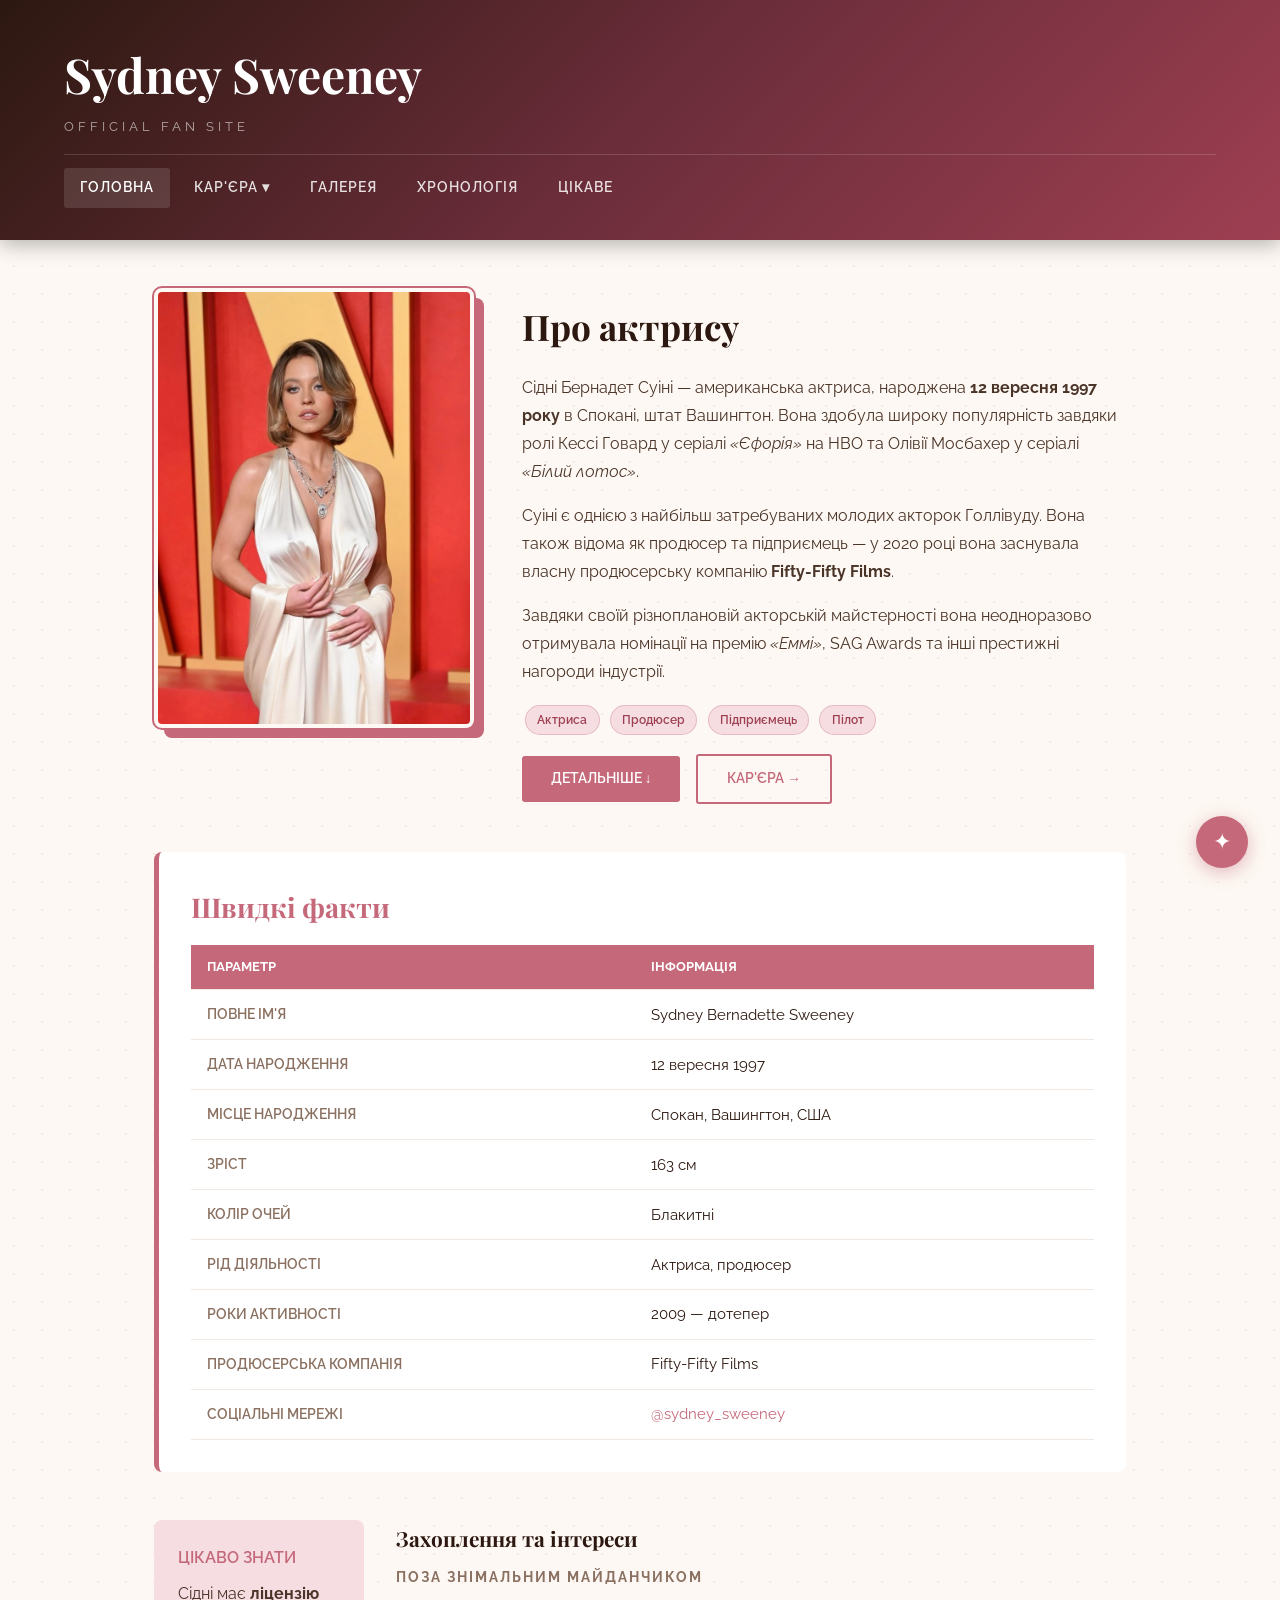
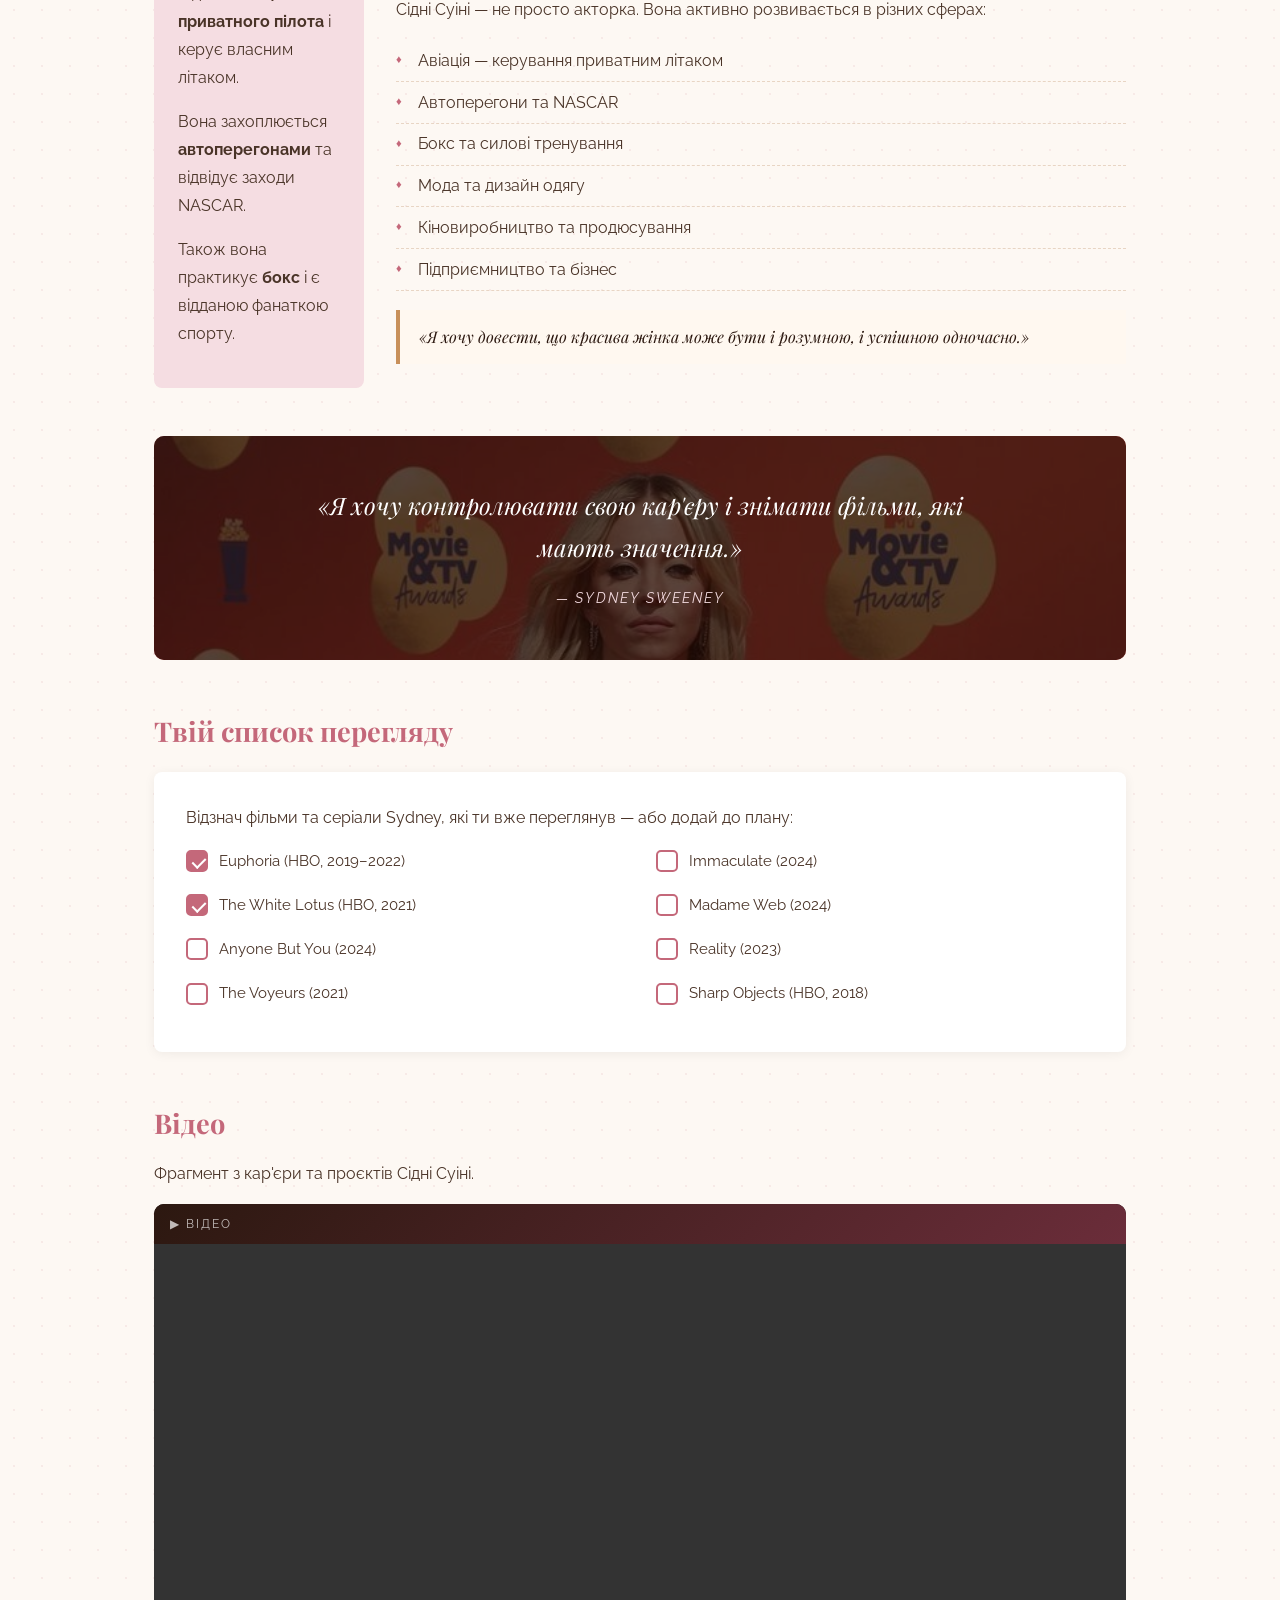
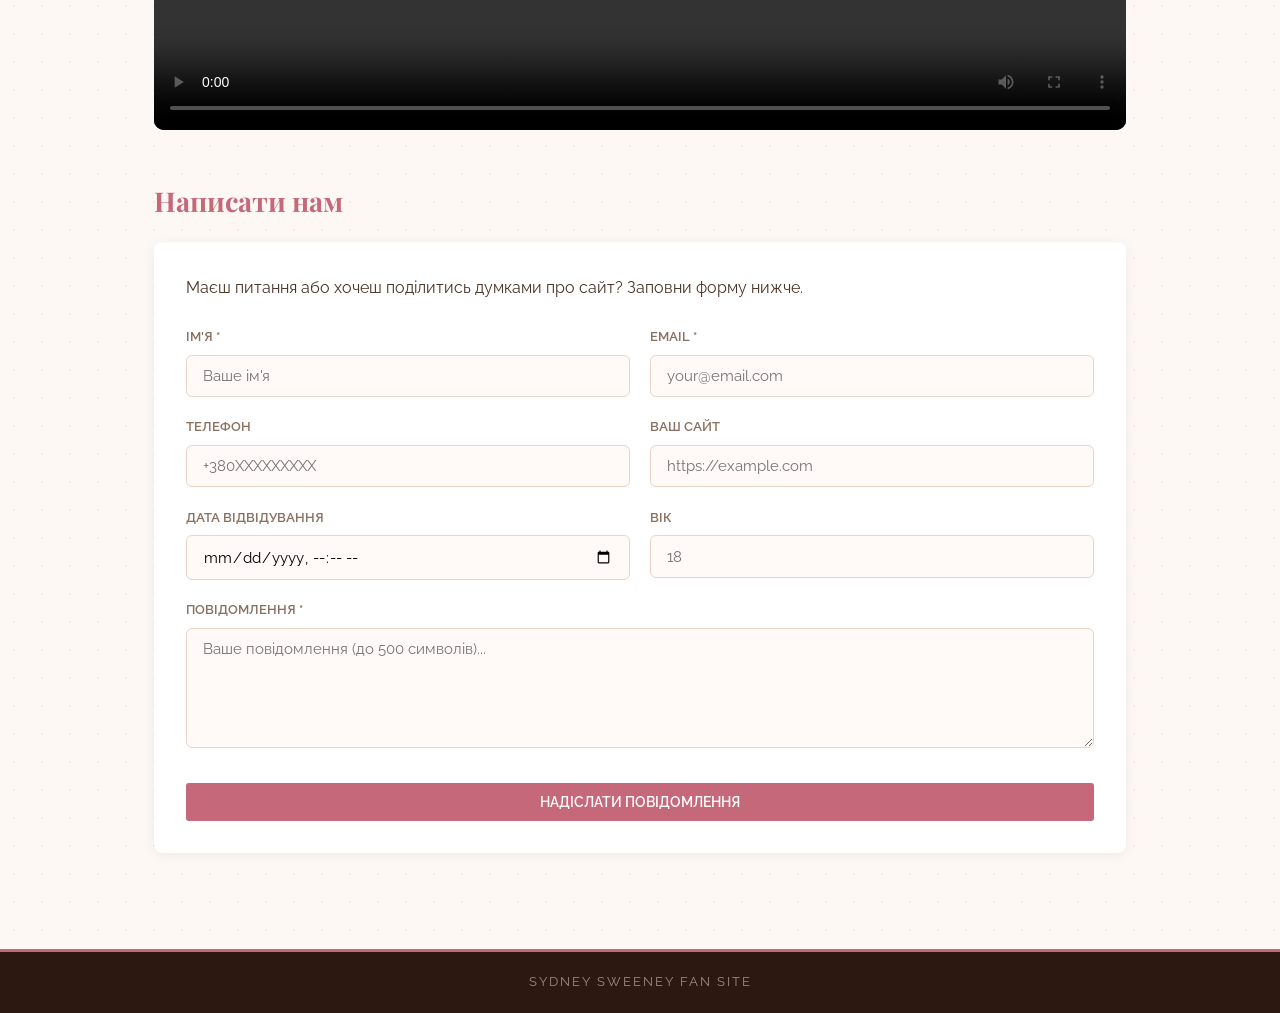
==== index.html @ bc764baa "add_lab2" ====
<!DOCTYPE html>
<html lang="uk">
<head>
    <meta charset="UTF-8">
    <meta name="viewport" content="width=device-width, initial-scale=1.0">
    <title>Головна — Sydney Sweeney Fan Site</title>
    <link rel="stylesheet" href="style.css">
</head>
<body>

<header>
    <div>
        <h1>Sydney Sweeney</h1>
        <p class="header__subtitle">Official Fan Site</p>
    </div>
    <nav>
        <input type="checkbox" id="nav-toggle" class="nav__toggle">
        <label for="nav-toggle" class="nav__burger" aria-label="Меню">
            <span></span><span></span><span></span>
        </label>
        <ul class="nav__list">
            <li class="nav__item"><a href="index.html" class="nav__link nav__link--active">Головна</a></li>
            <li class="nav__item nav__item--dropdown">
                <a href="career.html" class="nav__link">Кар'єра ▾</a>
                <ul class="nav__dropdown">
                    <li><a href="career.html#filmography">Фільмографія</a></li>
                    <li><a href="career.html#awards">Нагороди</a></li>
                    <li><a href="career.html#roles">Найзначніші ролі</a></li>
                </ul>
            </li>
            <li class="nav__item"><a href="gallery.html" class="nav__link">Галерея</a></li>
            <li class="nav__item"><a href="layout.html" class="nav__link">Хронологія</a></li>
            <li class="nav__item"><a href="extras.html" class="nav__link">Цікаве</a></li>
        </ul>
    </nav>
</header>

<main>

    <section id="about">
        <div class="hero__content">
            <img src="images/rc-vanity-fair-2024.jpg"
                 alt="Sydney Sweeney"
                 class="hero__img"
                 id="main-photo"
                 style="box-shadow: 10px 10px 0 #c4687a;">
            <div class="hero__text">
                <h2>Про актрису</h2>
                <p>Сідні Бернадет Суіні — американська актриса, народжена <strong>12 вересня 1997 року</strong> в Спокані, штат Вашингтон. Вона здобула широку популярність завдяки ролі Кессі Говард у серіалі <em>«Єфорія»</em> на HBO та Олівії Мосбахер у серіалі <em>«Білий лотос»</em>.</p>
                <p>Суіні є однією з найбільш затребуваних молодих акторок Голлівуду. Вона також відома як продюсер та підприємець — у 2020 році вона заснувала власну продюсерську компанію <strong>Fifty-Fifty Films</strong>.</p>
                <p>Завдяки своїй різноплановій акторській майстерності вона неодноразово отримувала номінації на премію <em>«Еммі»</em>, SAG Awards та інші престижні нагороди індустрії.</p>
                <div style="margin-top: 1rem;">
                    <span class="tag">Актриса</span>
                    <span class="tag">Продюсер</span>
                    <span class="tag">Підприємець</span>
                    <span class="tag">Пілот</span>
                </div>
                <a href="#facts" class="btn">Детальніше ↓</a>
                <a href="career.html" class="btn btn--outline">Кар'єра →</a>
            </div>
        </div>
    </section>

    <section id="facts" class="facts">
        <h3>Швидкі факти</h3>
        <table class="facts__table">
            <thead>
                <tr><th>Параметр</th><th>Інформація</th></tr>
            </thead>
            <tbody>
                <tr><td>Повне ім'я</td><td>Sydney Bernadette Sweeney</td></tr>
                <tr><td>Дата народження</td><td>12 вересня 1997</td></tr>
                <tr><td>Місце народження</td><td>Спокан, Вашингтон, США</td></tr>
                <tr><td>Зріст</td><td>163 см</td></tr>
                <tr><td>Колір очей</td><td>Блакитні</td></tr>
                <tr><td>Рід діяльності</td><td>Актриса, продюсер</td></tr>
                <tr><td>Роки активності</td><td>2009 — дотепер</td></tr>
                <tr><td>Продюсерська компанія</td><td>Fifty-Fifty Films</td></tr>
                <tr><td>Соціальні мережі</td><td><a href="https://www.instagram.com/sydney_sweeney" target="_blank">@sydney_sweeney</a></td></tr>
            </tbody>
        </table>
    </section>

    <section id="interests" class="interests">
        <aside class="interests__sidebar">
            <h5>Цікаво знати</h5>
            <p>Сідні має <strong>ліцензію приватного пілота</strong> і керує власним літаком.</p>
            <p>Вона захоплюється <strong>автоперегонами</strong> та відвідує заходи NASCAR.</p>
            <p>Також вона практикує <strong>бокс</strong> і є відданою фанаткою спорту.</p>
        </aside>
        <div class="interests__content">
            <h4>Захоплення та інтереси</h4>
            <h6>Поза знімальним майданчиком</h6>
            <p>Сідні Суіні — не просто акторка. Вона активно розвивається в різних сферах:</p>
            <ul class="styled-list">
                <li>Авіація — керування приватним літаком</li>
                <li>Автоперегони та NASCAR</li>
                <li>Бокс та силові тренування</li>
                <li>Мода та дизайн одягу</li>
                <li>Кіновиробництво та продюсування</li>
                <li>Підприємництво та бізнес</li>
            </ul>
            <div class="quote">«Я хочу довести, що красива жінка може бути і розумною, і успішною одночасно.»</div>
        </div>
    </section>

    <div class="banner" style="background-image: url('images/promo-miu-miu.jpg');">
        <div class="banner__overlay">
            <blockquote>«Я хочу контролювати свою кар'єру і знімати фільми, які мають значення.»</blockquote>
            <cite>— Sydney Sweeney</cite>
        </div>
    </div>

    <section id="watchlist">
        <h3>Твій список перегляду</h3>
        <article>
            <p>Відзнач фільми та серіали Sydney, які ти вже переглянув — або додай до плану:</p>
            <div style="display:grid; grid-template-columns: 1fr 1fr; gap: .3rem 2rem; margin-top:1rem;">
                <label class="checkbox"><input type="checkbox" class="checkbox__input" checked><span class="checkbox__box"></span><span class="checkbox__text">Euphoria (HBO, 2019–2022)</span></label>
                <label class="checkbox"><input type="checkbox" class="checkbox__input"><span class="checkbox__box"></span><span class="checkbox__text">Immaculate (2024)</span></label>
                <label class="checkbox"><input type="checkbox" class="checkbox__input" checked><span class="checkbox__box"></span><span class="checkbox__text">The White Lotus (HBO, 2021)</span></label>
                <label class="checkbox"><input type="checkbox" class="checkbox__input"><span class="checkbox__box"></span><span class="checkbox__text">Madame Web (2024)</span></label>
                <label class="checkbox"><input type="checkbox" class="checkbox__input"><span class="checkbox__box"></span><span class="checkbox__text">Anyone But You (2024)</span></label>
                <label class="checkbox"><input type="checkbox" class="checkbox__input"><span class="checkbox__box"></span><span class="checkbox__text">Reality (2023)</span></label>
                <label class="checkbox"><input type="checkbox" class="checkbox__input"><span class="checkbox__box"></span><span class="checkbox__text">The Voyeurs (2021)</span></label>
                <label class="checkbox"><input type="checkbox" class="checkbox__input"><span class="checkbox__box"></span><span class="checkbox__text">Sharp Objects (HBO, 2018)</span></label>
            </div>
        </article>
    </section>

    <section id="video" class="video">
        <h3>Відео</h3>
        <p>Фрагмент з кар'єри та проєктів Сідні Суіні.</p>
        <div class="video__wrap">
            <div class="video__label">▶ Відео</div>
            <video controls width="100%">
                <source src="videos/base.mp4" type="video/mp4">
                Ваш браузер не підтримує відтворення відео.
            </video>
        </div>
    </section>

    <section id="contact">
        <h3>Написати нам</h3>
        <article>
            <p>Маєш питання або хочеш поділитись думками про сайт? Заповни форму нижче.</p>
            <form action="#" method="post" style="margin-top: 1.5rem;">
                <div class="contact__grid">
                    <div class="contact__group">
                        <label for="f-name">Ім'я *</label>
                        <input type="text" id="f-name" name="name" required placeholder="Ваше ім'я" minlength="2" maxlength="50">
                    </div>
                    <div class="contact__group">
                        <label for="f-email">Email *</label>
                        <input type="email" id="f-email" name="email" required placeholder="your@email.com">
                    </div>
                    <div class="contact__group">
                        <label for="f-tel">Телефон</label>
                        <input type="tel" id="f-tel" name="phone" placeholder="+380XXXXXXXXX" pattern="[+][0-9]{10,13}">
                    </div>
                    <div class="contact__group">
                        <label for="f-url">Ваш сайт</label>
                        <input type="url" id="f-url" name="website" placeholder="https://example.com">
                    </div>
                    <div class="contact__group">
                        <label for="f-date">Дата відвідування</label>
                        <input type="datetime-local" id="f-date" name="visit_date" min="2024-01-01T00:00" max="2026-12-31T23:59">
                    </div>
                    <div class="contact__group">
                        <label for="f-age">Вік</label>
                        <input type="number" id="f-age" name="age" placeholder="18" min="10" max="100" step="1">
                    </div>
                    <div class="contact__group contact__group--full">
                        <label for="f-msg">Повідомлення *</label>
                        <textarea id="f-msg" name="message" required maxlength="500" placeholder="Ваше повідомлення (до 500 символів)..."></textarea>
                    </div>
                    <div class="contact__group contact__group--full">
                        <button type="submit" class="btn">Надіслати повідомлення</button>
                    </div>
                </div>
            </form>
        </article>
    </section>

</main>

<footer>
    <p>Sydney Sweeney Fan Site</p>
</footer>

<!-- Блок 2, Завдання 3: fixed-елемент з деформацією при hover -->
<div class="fixed-badge" title="До гори сторінки" onclick="window.scrollTo({top:0,behavior:'smooth'})">✦</div>

</body>
</html>
---- style.css ----
@import url('https://fonts.googleapis.com/css2?family=Playfair+Display:wght@700;900&family=Raleway:wght@400;600&display=swap');
:root {
    --rose: #c4687a;
    --dark: #2c1810;
    --cream: #fdf8f3;
    --gold: #c8905a;
    --light: #f5dde2;
    --muted: #8a7060;
}

* { margin: 0; padding: 0; box-sizing: border-box; }

body {
    font-family: 'Raleway', sans-serif;
    font-size: 16px;
    background: var(--cream);
    background-image: radial-gradient(circle, rgba(196,104,122,.1) 1px, transparent 1px);
    background-size: 28px 28px;
    color: var(--dark);
    line-height: 1.75;
}
a { color: var(--rose); text-decoration: none; }
a:hover { text-decoration: underline; }
p { margin-bottom: 1rem; color: #4a3428; }
img { max-width: 100%; display: block; }
section { margin-bottom: 3rem; }
h1 { font-family: 'Playfair Display', serif; font-size: 3rem; color: #fff; }
h2 { font-family: 'Playfair Display', serif; font-size: 2.2rem; margin-bottom: 1rem; }
h3 { font-family: 'Playfair Display', serif; font-size: 1.7rem; color: var(--rose); margin-bottom: .8rem; }
h4 { font-family: 'Playfair Display', serif; font-size: 1.3rem; margin-bottom: .6rem; }
h5 { font-size: 1rem; font-weight: 600; color: var(--rose); text-transform: uppercase; margin-bottom: .5rem; }
h6 { font-size: .85rem; color: var(--muted); text-transform: uppercase; letter-spacing: 2px; margin-bottom: .4rem; }

header {
    background: linear-gradient(135deg, #2c1810, #6b2d3a, #9e3f52);
    padding: 2rem 5%;
    position: sticky;
    top: 0;
    z-index: 100;
    box-shadow: 0 4px 20px rgba(0,0,0,.3);
}
.header__subtitle {
    font-size: .8rem;
    letter-spacing: 4px;
    text-transform: uppercase;
    color: rgba(255,255,255,.6);
}

nav {
    border-top: 1px solid rgba(255,255,255,.15);
    padding-top: .8rem;
    margin-top: .8rem;
    position: relative;
}

.nav__toggle { display: none; }

.nav__burger {
    display: none;
    flex-direction: column;
    gap: 5px;
    cursor: pointer;
    padding: 6px;
    border-radius: 4px;
    margin-left: auto;
}
.nav__burger span {
    display: block;
    width: 24px;
    height: 2px;
    background: rgba(255,255,255,.85);
    border-radius: 2px;
    transition: transform .3s, opacity .3s;
}

.nav__list { list-style: none; display: flex; gap: .5rem; }
.nav__item { position: relative; }

.nav__link {
    color: rgba(255,255,255,.85);
    font-size: .85rem;
    font-weight: 600;
    text-transform: uppercase;
    letter-spacing: 1px;
    padding: .5rem 1rem;
    border-radius: 3px;
    display: block;
}
.nav__link:hover,
.nav__link--active {
    background: rgba(255,255,255,.12);
    color: #fff;
    text-decoration: none;
}

.nav__dropdown {
    display: none;
    position: absolute;
    top: 100%;
    left: 0;
    background: var(--dark);
    list-style: none;
    min-width: 190px;
    padding: .4rem 0;
    border-radius: 4px;
    box-shadow: 0 8px 24px rgba(0,0,0,.4);
    z-index: 200;
}
.nav__item--dropdown:hover .nav__dropdown { display: block; }
.nav__dropdown li a {
    display: block;
    padding: .5rem 1rem;
    color: rgba(255,255,255,.8);
    font-size: .85rem;
}
.nav__dropdown li a:hover { background: rgba(255,255,255,.08); text-decoration: none; }

main { max-width: 1100px; margin: 0 auto; padding: 3rem 5%; }

.hero__content {
    display: grid;
    grid-template-columns: 320px 1fr;
    gap: 3rem;
    align-items: start;
    margin-bottom: 3rem;
}
.hero__img {
    width: 100%;
    height: 440px;
    border-radius: 8px;
    object-fit: cover;
    object-position: top;
    border: 4px solid var(--cream);
    outline: 2px solid var(--rose);
}
.hero__text { padding-top: .5rem; }

.btn {
    display: inline-block;
    margin-top: 1rem;
    padding: .7rem 1.8rem;
    background: var(--rose);
    color: #fff;
    border-radius: 3px;
    font-size: .85rem;
    font-weight: 600;
    text-transform: uppercase;
    border: none;
    cursor: pointer;
    font-family: 'Raleway', sans-serif;
}
.btn:hover { background: #9e3f52; text-decoration: none; color: #fff; }
.btn--outline {
    background: transparent;
    border: 2px solid var(--rose);
    color: var(--rose);
    margin-left: .75rem;
}
.btn--outline:hover { background: var(--rose); color: #fff; }

.tag {
    display: inline-block;
    padding: .2rem .7rem;
    background: var(--light);
    color: #9e3f52;
    border-radius: 20px;
    font-size: .78rem;
    font-weight: 600;
    margin: .2rem;
    border: 1px solid rgba(196,104,122,.3);
}

article {
    background: #fff;
    border-radius: 8px;
    padding: 2rem;
    box-shadow: 0 2px 12px rgba(0,0,0,.06);
    margin-top: 1rem;
}

.facts {
    background: #fff;
    border-radius: 8px;
    padding: 2rem;
    border-left: 5px solid var(--rose);
    margin-bottom: 3rem;
}

.facts__table,
.filmography__table {
    width: 100%;
    border-collapse: collapse;
    font-size: .95rem;
}
.facts__table th, .facts__table td,
.filmography__table th, .filmography__table td {
    padding: .7rem 1rem;
    text-align: left;
    border-bottom: 1px solid #f0e8e2;
}
.facts__table th, .filmography__table th {
    background: var(--rose);
    color: #fff;
    font-size: .8rem;
    text-transform: uppercase;
}
.facts__table td:first-child {
    font-weight: 600;
    color: var(--muted);
    font-size: .85rem;
    text-transform: uppercase;
}
.facts__table tr:hover td,
.filmography__table tr:hover td { background: #fdf0f2; }

.interests {
    display: grid;
    grid-template-columns: 210px 1fr;
    gap: 2rem;
    margin-bottom: 3rem;
}
.interests__sidebar {
    background: var(--light);
    border-radius: 8px;
    padding: 1.5rem;
}

.styled-list { list-style: none; }
.styled-list li {
    padding: .4rem 0 .4rem 1.4rem;
    position: relative;
    border-bottom: 1px dashed #e8d5c4;
    color: #4a3428;
}
.styled-list li:before {
    content: '♦';
    position: absolute;
    left: 0;
    color: var(--rose);
    font-size: .7rem;
    top: .6rem;
}

.quote {
    border-left: 4px solid var(--gold);
    padding: .8rem 1.2rem;
    background: #fff8f0;
    margin: 1.2rem 0;
    font-style: italic;
    font-family: 'Playfair Display', serif;
}
.banner {
    background-size: cover;
    background-position: center top;
    border-radius: 10px;
    overflow: hidden;
    margin-bottom: 3rem;
}
.banner__overlay {
    background: rgba(28,10,5,.72);
    padding: 3rem 2rem;
    text-align: center;
}
.banner__overlay blockquote {
    font-family: 'Playfair Display', serif;
    font-size: 1.5rem;
    font-style: italic;
    color: #fff;
    max-width: 680px;
    margin: 0 auto 1rem;
}
.banner__overlay cite {
    color: var(--light);
    font-size: .85rem;
    text-transform: uppercase;
    letter-spacing: 2px;
}


.video { margin-bottom: 3rem; }
.video__wrap { background: #0e0509; border-radius: 10px; overflow: hidden; }
.video__wrap video { width: 100%; display: block; }
.video__label {
    background: linear-gradient(135deg, #2c1810, #6b2d3a);
    color: rgba(255,255,255,.7);
    font-size: .75rem;
    letter-spacing: 2px;
    text-transform: uppercase;
    padding: .6rem 1rem;
}

.contact__grid { display: grid; grid-template-columns: 1fr 1fr; gap: 1.2rem; }
.contact__group { display: flex; flex-direction: column; gap: .4rem; }
.contact__group--full { grid-column: span 2; }
.contact__group label {
    font-size: .8rem;
    font-weight: 600;
    color: var(--muted);
    text-transform: uppercase;
}
.contact__group input,
.contact__group textarea {
    padding: .7rem 1rem;
    border: 1.5px solid #e8d5c4;
    border-radius: 6px;
    font-family: 'Raleway', sans-serif;
    font-size: .95rem;
    background: #fffaf8;
}
.contact__group input:focus,
.contact__group textarea:focus { outline: none; border-color: var(--rose); }
.contact__group textarea { min-height: 120px; resize: vertical; }

.awards__list { padding-left: 1.5rem; }
.awards__list > li { margin-bottom: .7rem; font-weight: 600; }
.awards__list ul { list-style: disc; padding-left: 1.5rem; margin-top: .3rem; }
.awards__list ul li { font-weight: 400; font-size: .95rem; margin-bottom: .2rem; }

.roles__grid {
    display: grid;
    grid-template-columns: repeat(3, 1fr);
    gap: 1.5rem;
    margin-top: 1rem;
}
.roles__card {
    background: #fff;
    border-radius: 8px;
    padding: 1.5rem;
    border-top: 4px solid var(--rose);
    box-shadow: 0 2px 10px rgba(0,0,0,.07);
}
.roles__card:hover { box-shadow: 0 6px 20px rgba(196,104,122,.18); }
.roles__card--euphoria { border-top-color: var(--gold); }

.map__wrap { border-radius: 8px; overflow: hidden; border: 2px solid var(--light); margin-top: 1rem; }
.map__wrap iframe { display: block; width: 100%; border: none; }

.gallery__intro { margin-bottom: 2rem; }

.gallery-section { margin-bottom: 3rem; }
.gallery-section__title {
    font-family: 'Playfair Display', serif;
    font-size: 1.4rem;
    font-weight: 700;
    margin-bottom: 1rem;
    padding-bottom: .5rem;
    border-bottom: 2px solid var(--light);
    display: flex;
    align-items: center;
    gap: .7rem;
}
.gallery-section__title:before {
    content: '';
    display: block;
    width: 4px;
    height: 1.4rem;
    background: var(--rose);
    border-radius: 2px;
}
.gallery-section__grid {
    display: grid;
    grid-template-columns: repeat(3, 1fr);
    gap: 10px;
}
.gallery-section__item {
    position: relative;
    overflow: hidden;
    border-radius: 8px;
    background: var(--light);
    cursor: zoom-in;
    height: 300px;
}
.gallery-section__item--featured { grid-column: span 2; height: 400px; }
.gallery-section__item--wide { grid-column: span 3; height: 260px; }

.gallery-section__item img {
    width: 100%;
    height: 100%;
    object-fit: cover;
    object-position: top;
    transition: transform .4s ease, filter .4s ease;
    filter: saturate(.9);
}
.gallery-section__item:hover img {
    transform: scale(1.07);
    filter: saturate(1.7) brightness(1.05);
}

.gallery-section__caption {
    position: absolute;
    bottom: 0; left: 0; right: 0;
    padding: 1.2rem 1rem .7rem;
    background: linear-gradient(transparent, rgba(28,10,5,.88));
    color: #fff;
    font-size: .8rem;
    transform: translateY(100%);
    transition: transform .3s;
}
.gallery-section__item:hover .gallery-section__caption { transform: translateY(0); }


.lightbox {
    display: none;
    position: fixed;
    inset: 0;
    background: rgba(8,3,1,.97);
    z-index: 9999;
    align-items: center;
    justify-content: center;
    flex-direction: column;
    gap: 1rem;
    cursor: zoom-out;
}
.lightbox--active { display: flex; }
.lightbox img { max-width: 90vw; max-height: 85vh; object-fit: contain; border-radius: 4px; }
.lightbox__caption { color: rgba(255,255,255,.6); font-size: .8rem; letter-spacing: 2px; text-transform: uppercase; }
.lightbox__close {
    position: absolute;
    top: 1rem; right: 1.5rem;
    background: none; border: none;
    color: rgba(255,255,255,.6);
    font-size: 2.5rem;
    cursor: pointer;
}
.lightbox__close:hover { color: #fff; }
.lightbox__hint { position: absolute; bottom: 1rem; color: rgba(255,255,255,.25); font-size: .72rem; }

footer {
    background: var(--dark);
    color: rgba(255,255,255,.5);
    text-align: center;
    padding: 1.2rem 5%;
    font-size: .8rem;
    letter-spacing: 2px;
    text-transform: uppercase;
    border-top: 3px solid var(--rose);
}
footer p { color: rgba(255,255,255,.5); margin: 0; }

.fixed-badge {
    position: fixed;
    bottom: 2rem; right: 2rem;
    width: 52px; height: 52px;
    background: var(--rose);
    border-radius: 50%;
    display: flex;
    align-items: center;
    justify-content: center;
    color: #fff;
    font-size: 1.4rem;
    cursor: pointer;
    z-index: 500;
    transition: transform .35s cubic-bezier(.34,1.56,.64,1), box-shadow .35s;
    box-shadow: 0 4px 18px rgba(196,104,122,.45);
    user-select: none;
    text-decoration: none;
}
.fixed-badge:hover {
    transform: scale(1.4) rotate(45deg) skewX(10deg) skewY(10deg);
    box-shadow: 0 8px 32px rgba(196,104,122,.7);
    text-decoration: none;
    color: #fff;
}

.page-layout {
    display: grid;
    grid-template-columns: 260px 1fr;
    grid-template-rows: auto 1fr auto;
    grid-template-areas:
        "pl-sidebar  pl-header"
        "pl-sidebar  pl-main"
        "pl-footer   pl-footer";
    min-height: 70vh;
    background: #fff;
    border-radius: 10px;
    overflow: hidden;
    box-shadow: 0 4px 20px rgba(0,0,0,.08);
    margin-bottom: 3rem;
}
.page-layout__sidebar {
    grid-area: pl-sidebar;
    background: var(--dark);
    color: rgba(255,255,255,.85);
    padding: 2rem 1.5rem;
}
.page-layout__sidebar h3 { color: var(--gold); font-size: 1.1rem; margin-bottom: 1rem; }
.page-layout__sidebar ul { list-style: none; }
.page-layout__sidebar ul li { padding: .5rem 0; border-bottom: 1px solid rgba(255,255,255,.08); font-size: .9rem; }
.page-layout__sidebar ul li a { color: rgba(255,255,255,.75); }
.page-layout__sidebar ul li a:hover { color: var(--gold); text-decoration: none; }

.page-layout__header {
    grid-area: pl-header;
    background: var(--light);
    padding: 1.5rem 2rem;
    border-bottom: 2px solid rgba(196,104,122,.2);
}
.page-layout__main { grid-area: pl-main; padding: 2rem; }
.page-layout__main-grid {
    display: grid;
    grid-template-columns: repeat(2, 1fr);
    gap: 1.5rem;
    margin-top: 1.5rem;
}
.page-layout__card {
    background: var(--cream);
    border-radius: 8px;
    padding: 1.5rem;
    border-left: 3px solid var(--rose);
}
.page-layout__card--wide { grid-column: span 2; }
.page-layout__footer {
    grid-area: pl-footer;
    background: var(--dark);
    color: rgba(255,255,255,.5);
    padding: 1rem 2rem;
    font-size: .8rem;
    text-align: center;
}

.breadcrumbs {
    list-style: none;
    padding: .8rem 1.2rem;
    background: #fff;
    border-radius: 6px;
    border: 1px solid #f0e8e2;
    margin-bottom: 2rem;
    font-size: .9rem;
}
.breadcrumbs__item { display: inline; }
.breadcrumbs__item + .breadcrumbs__item:before {
    content: " \203A ";
    color: var(--muted);
    padding: 0 .2rem;
}
.breadcrumbs__link { color: var(--rose); }
.breadcrumbs__link:hover { text-decoration: underline; }
.breadcrumbs__item--current { color: var(--muted); }

.progress-group { margin-bottom: 1.2rem; }
.progress-group__label {
    font-size: .82rem;
    font-weight: 600;
    color: var(--muted);
    text-transform: uppercase;
    letter-spacing: 1px;
    margin-bottom: .4rem;
}
.progress {
    height: 22px;
    background: var(--light);
    border-radius: 11px;
    overflow: hidden;
    box-shadow: inset 0 2px 4px rgba(0,0,0,.08);
}
.progress__bar {
    height: 100%;
    background: linear-gradient(90deg, var(--rose), var(--gold));
    border-radius: 11px;
    position: relative;
    transition: width .8s ease;
    min-width: 40px;
}
.progress__bar:after {
    content: attr(data-label);
    position: absolute;
    right: 10px;
    top: 50%;
    transform: translateY(-50%);
    font-size: .72rem;
    font-weight: 600;
    color: #fff;
    white-space: nowrap;
}

.checkbox {
    align-items: center;
    gap: .7rem;
    cursor: pointer;
    margin-bottom: .8rem;
    user-select: none;
    display: flex;
}
.checkbox__input {
    position: absolute;
    opacity: 0;
    width: 0;
    height: 0;
}
.checkbox__box {
    width: 22px;
    height: 22px;
    border: 2px solid var(--rose);
    border-radius: 5px;
    background: #fff;
    flex-shrink: 0;
    position: relative;
    transition: background .2s, border-color .2s;
}
.checkbox__box:after {
    content: '';
    position: absolute;
    top: 3px; left: 7px;
    width: 6px; height: 11px;
    border: 2.5px solid #fff;
    border-top: none;
    border-left: none;
    transform: rotate(45deg);
    opacity: 0;
    transition: opacity .15s;
}
.checkbox__input:checked + .checkbox__box { background: var(--rose); border-color: var(--rose); }
.checkbox__input:checked + .checkbox__box:after { opacity: 1; }
.checkbox__text { font-size: .95rem; color: #4a3428; }

.shadow-block {
    display: inline-block;
    width: 260px;
    height: 360px;
    border-radius: 8px;
    overflow: hidden;
    box-shadow: 12px 12px 0 var(--rose), 20px 20px 40px rgba(44,24,16,.3);
    position: relative;
}
.shadow-block img {
    width: 100%;
    height: 100%;
    object-fit: cover;
    object-position: top;
    display: block;
    filter: drop-shadow(0 4px 12px rgba(0,0,0,.35));
}

.clock { display: inline-block; text-align: center; }
.clock__face {
    width: 200px; height: 200px;
    border-radius: 50%;
    background: #fff;
    border: 4px solid var(--dark);
    position: relative;
    box-shadow: 0 4px 20px rgba(0,0,0,.15), inset 0 2px 4px rgba(0,0,0,.05);
    margin: 0 auto;
}
.clock__num {
    position: absolute;
    font-family: 'Playfair Display', serif;
    font-size: .8rem;
    font-weight: 700;
    color: var(--dark);
    width: 24px; height: 24px;
    display: flex;
    align-items: center;
    justify-content: center;
}
.clock__num--12 { top: 8px;  left: 50%; transform: translateX(-50%); }
.clock__num--3  { right: 8px; top: 50%;  transform: translateY(-50%); }
.clock__num--6  { bottom: 8px; left: 50%; transform: translateX(-50%); }
.clock__num--9  { left: 8px;  top: 50%;  transform: translateY(-50%); }

.clock__hand {
    position: absolute;
    bottom: 50%;
    left: 50%;
    transform-origin: bottom center;
    border-radius: 4px 4px 0 0;
    transition: transform .4s cubic-bezier(.4,2.08,.55,.44);
}
.clock__hand--hour   { width: 5px; height: 55px; margin-left: -2.5px; background: var(--dark); }
.clock__hand--minute { width: 3px; height: 72px; margin-left: -1.5px; background: var(--rose); }
.clock__hand--second { width: 2px; height: 80px; margin-left: -1px;   background: var(--gold); transition: transform .2s ease; }

.clock__center {
    position: absolute;
    top: 50%; left: 50%;
    width: 12px; height: 12px;
    background: var(--rose);
    border-radius: 50%;
    transform: translate(-50%, -50%);
    z-index: 10;
    box-shadow: 0 0 0 3px #fff;
}
.clock__label { font-size: .75rem; color: var(--muted); text-transform: uppercase; letter-spacing: 2px; margin-top: .8rem; }

.spiral { width: 270px; height: 270px; position: relative; margin: 1rem auto; }
.spiral i {
    position: absolute;
    top: 50%; left: 50%;
    border-radius: 50%;
    border-style: solid;
    border-color: transparent;
}
.spiral i:nth-child(odd)  { border-top-color: var(--rose); }
.spiral i:nth-child(even) { border-top-color: var(--gold); }

.spiral i:nth-child(1) { width: 40px;  height: 40px;  border-width: 3px; margin: -20px  0 0 -20px;  transform: rotate(0deg);   }
.spiral i:nth-child(2) { width: 70px;  height: 70px;  border-width: 3px; margin: -35px  0 0 -35px;  transform: rotate(90deg);  }
.spiral i:nth-child(3) { width: 100px; height: 100px; border-width: 3px; margin: -50px  0 0 -50px;  transform: rotate(180deg); }
.spiral i:nth-child(4) { width: 130px; height: 130px; border-width: 3px; margin: -65px  0 0 -65px;  transform: rotate(270deg); }
.spiral i:nth-child(5) { width: 160px; height: 160px; border-width: 3px; margin: -80px  0 0 -80px;  transform: rotate(360deg); }
.spiral i:nth-child(6) { width: 190px; height: 190px; border-width: 3px; margin: -95px  0 0 -95px;  transform: rotate(450deg); }
.spiral i:nth-child(7) { width: 220px; height: 220px; border-width: 3px; margin: -110px 0 0 -110px; transform: rotate(540deg); }
.spiral i:nth-child(8) { width: 250px; height: 250px; border-width: 3px; margin: -125px 0 0 -125px; transform: rotate(630deg); }

.accordion { border: 1px solid #f0e8e2; border-radius: 8px; overflow: hidden; }
.accordion__item { border-bottom: 1px solid #f0e8e2; }
.accordion__item:last-child { border-bottom: none; }

.accordion__toggle { position: absolute; opacity: 0; width: 0; height: 0; }

.accordion__header {
    display: flex;
    align-items: center;
    justify-content: space-between;
    padding: 1rem 1.5rem;
    background: #fff;
    cursor: pointer;
    font-weight: 600;
    color: var(--dark);
    transition: background .2s;
    user-select: none;
}
.accordion__header:hover { background: var(--light); }

.accordion__icon {
    font-size: 1.3rem;
    line-height: 1;
    color: var(--rose);
    transition: transform .3s ease;
    font-style: normal;
}
.accordion__body {
    max-height: 0;
    overflow: hidden;
    transition: max-height .4s ease, padding .3s ease;
    background: #fffaf8;
    padding: 0 1.5rem;
}
.accordion__body p { padding: 1rem 0; margin: 0; border-top: 1px solid #f0e8e2; }

.accordion__toggle:checked + .accordion__header { background: var(--light); color: var(--rose); }
.accordion__toggle:checked + .accordion__header .accordion__icon { transform: rotate(45deg); }
.accordion__toggle:checked ~ .accordion__body { max-height: 400px; padding: 0 1.5rem; }

@media (max-width: 1024px) {
    .hero__content { grid-template-columns: 260px 1fr; gap: 2rem; }
    .page-layout { grid-template-columns: 220px 1fr; }
}

@media (max-width: 768px) {
    main { padding: 2rem 4%; }

    .hero__content {
        grid-template-columns: 1fr;
    }
    .hero__img {
        width: 100%;
        max-width: 320px;
        height: 360px;
        margin: 0 auto;
    }

    .interests { grid-template-columns: 1fr; }

    .roles__grid { grid-template-columns: 1fr 1fr; }

    .gallery-section__grid { grid-template-columns: repeat(2, 1fr); }
    .gallery-section__item--featured { grid-column: span 2; height: 320px; }
    .gallery-section__item--wide    { grid-column: span 2; height: 220px; }

    .contact__grid { grid-template-columns: 1fr; }
    .contact__group--full { grid-column: span 1; }

    .page-layout {
        grid-template-columns: 1fr;
        grid-template-areas:
            "pl-header"
            "pl-sidebar"
            "pl-main"
            "pl-footer";
    }
    .page-layout__main-grid { grid-template-columns: 1fr; }
    .page-layout__card--wide { grid-column: span 1; }

    .filmography__table { font-size: .82rem; }
    .filmography__table th, .filmography__table td { padding: .5rem .6rem; }
}

@media (max-width: 768px) and (orientation: landscape) {
    header { padding: 1rem 5%; }
    h1 { font-size: 2rem; }

    .hero__content { grid-template-columns: 200px 1fr; gap: 1.5rem; }
    .hero__img { height: 240px; max-width: none; margin: 0; }

    .gallery-section__grid { grid-template-columns: repeat(3, 1fr); }
}

@media (max-width: 480px) {
    h1 { font-size: 2rem; }
    h2 { font-size: 1.7rem; }

    .roles__grid { grid-template-columns: 1fr; }

    .gallery-section__grid { grid-template-columns: 1fr; }
    .gallery-section__item--featured,
    .gallery-section__item--wide { grid-column: span 1; height: 260px; }

    .fixed-badge { bottom: 1rem; right: 1rem; width: 44px; height: 44px; font-size: 1.1rem; }

    .nav__burger { display: flex; }

    nav {
        display: flex;
        flex-wrap: wrap;
        align-items: center;
    }

    .nav__list {
        display: none;
        flex-direction: column;
        width: 100%;
        margin-top: .5rem;
        background: rgba(0,0,0,.25);
        border-radius: 6px;
        padding: .4rem 0;
    }
    .nav__item { width: 100%; }
    .nav__link { padding: .6rem 1.2rem; border-radius: 0; }
    .nav__dropdown { position: static; box-shadow: none; background: rgba(0,0,0,.15); min-width: auto; width: 100%; }
    .nav__item--dropdown:hover .nav__dropdown { display: none; }
    .nav__toggle:checked ~ .nav__list { display: flex; }
    .nav__toggle:checked ~ .nav__burger span:nth-child(1) { transform: translateY(7px) rotate(45deg); }
    .nav__toggle:checked ~ .nav__burger span:nth-child(2) { opacity: 0; transform: scaleX(0); }
    .nav__toggle:checked ~ .nav__burger span:nth-child(3) { transform: translateY(-7px) rotate(-45deg); }
}
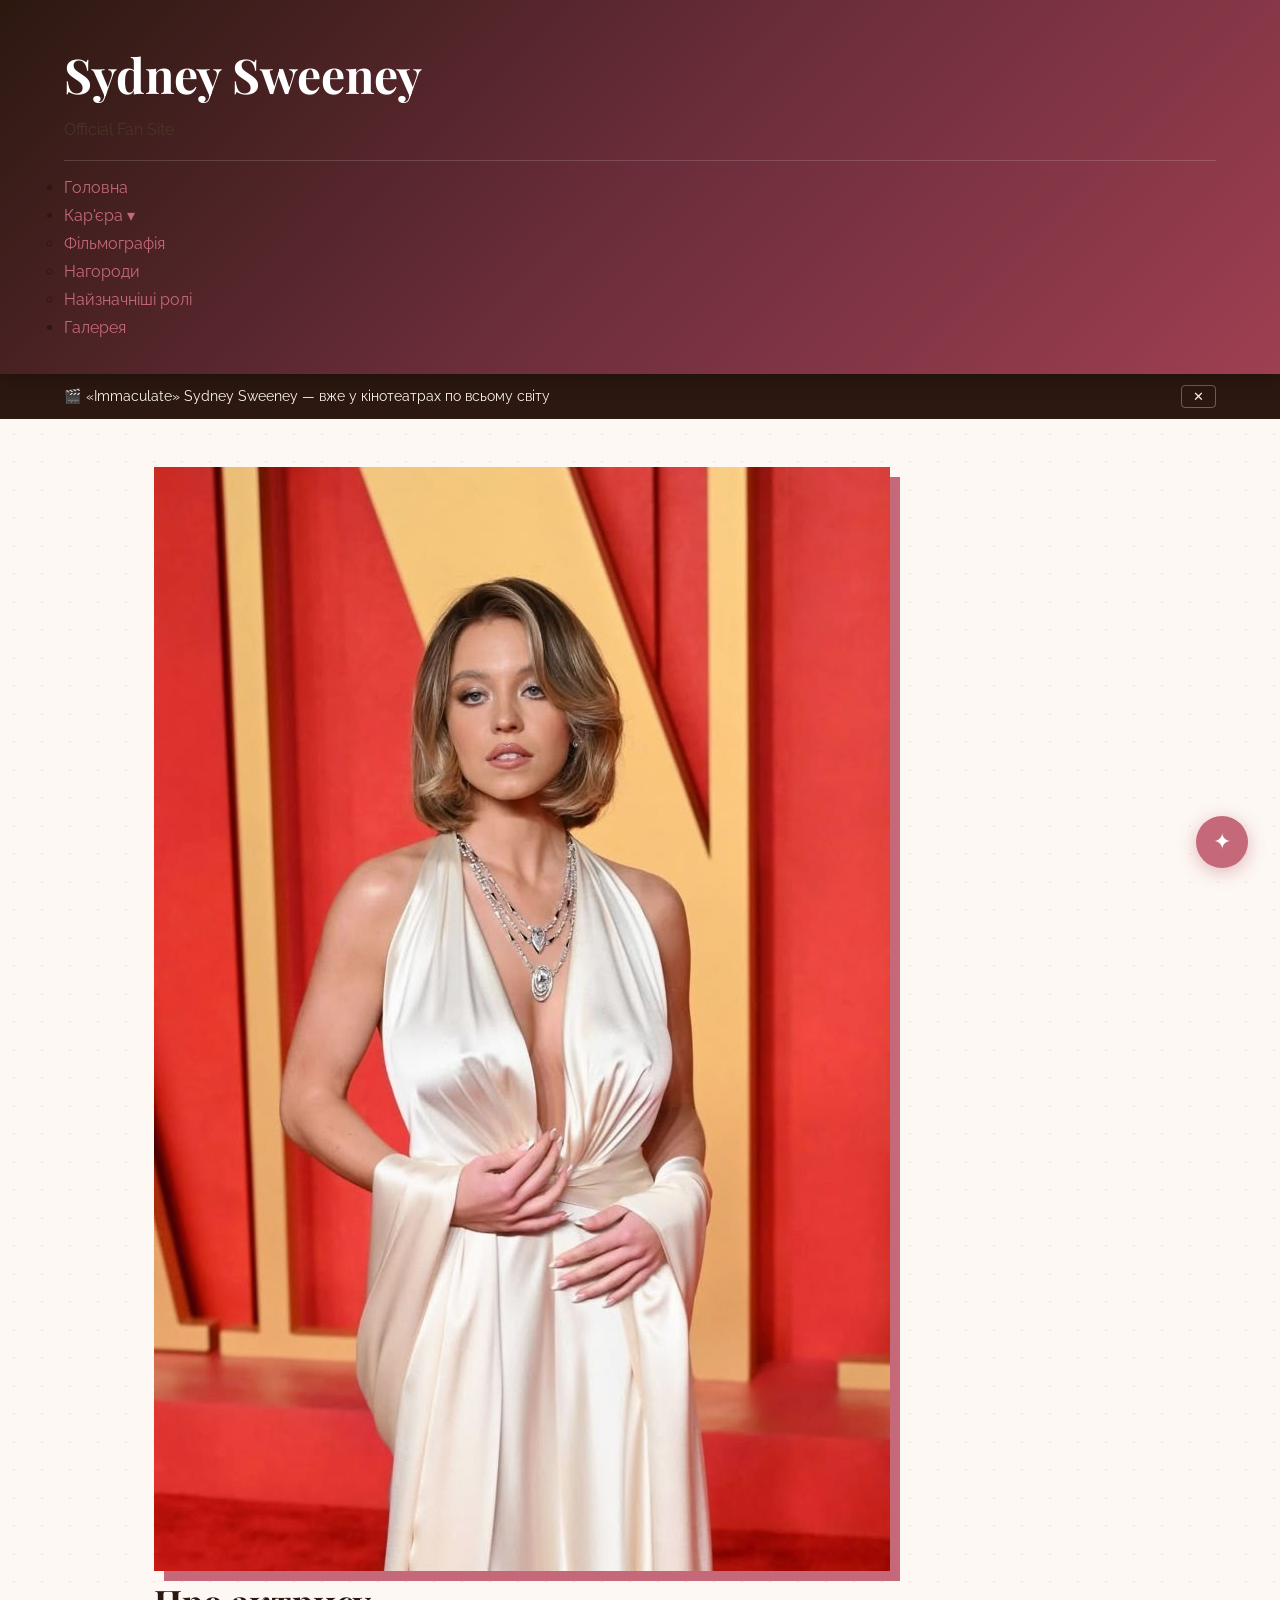
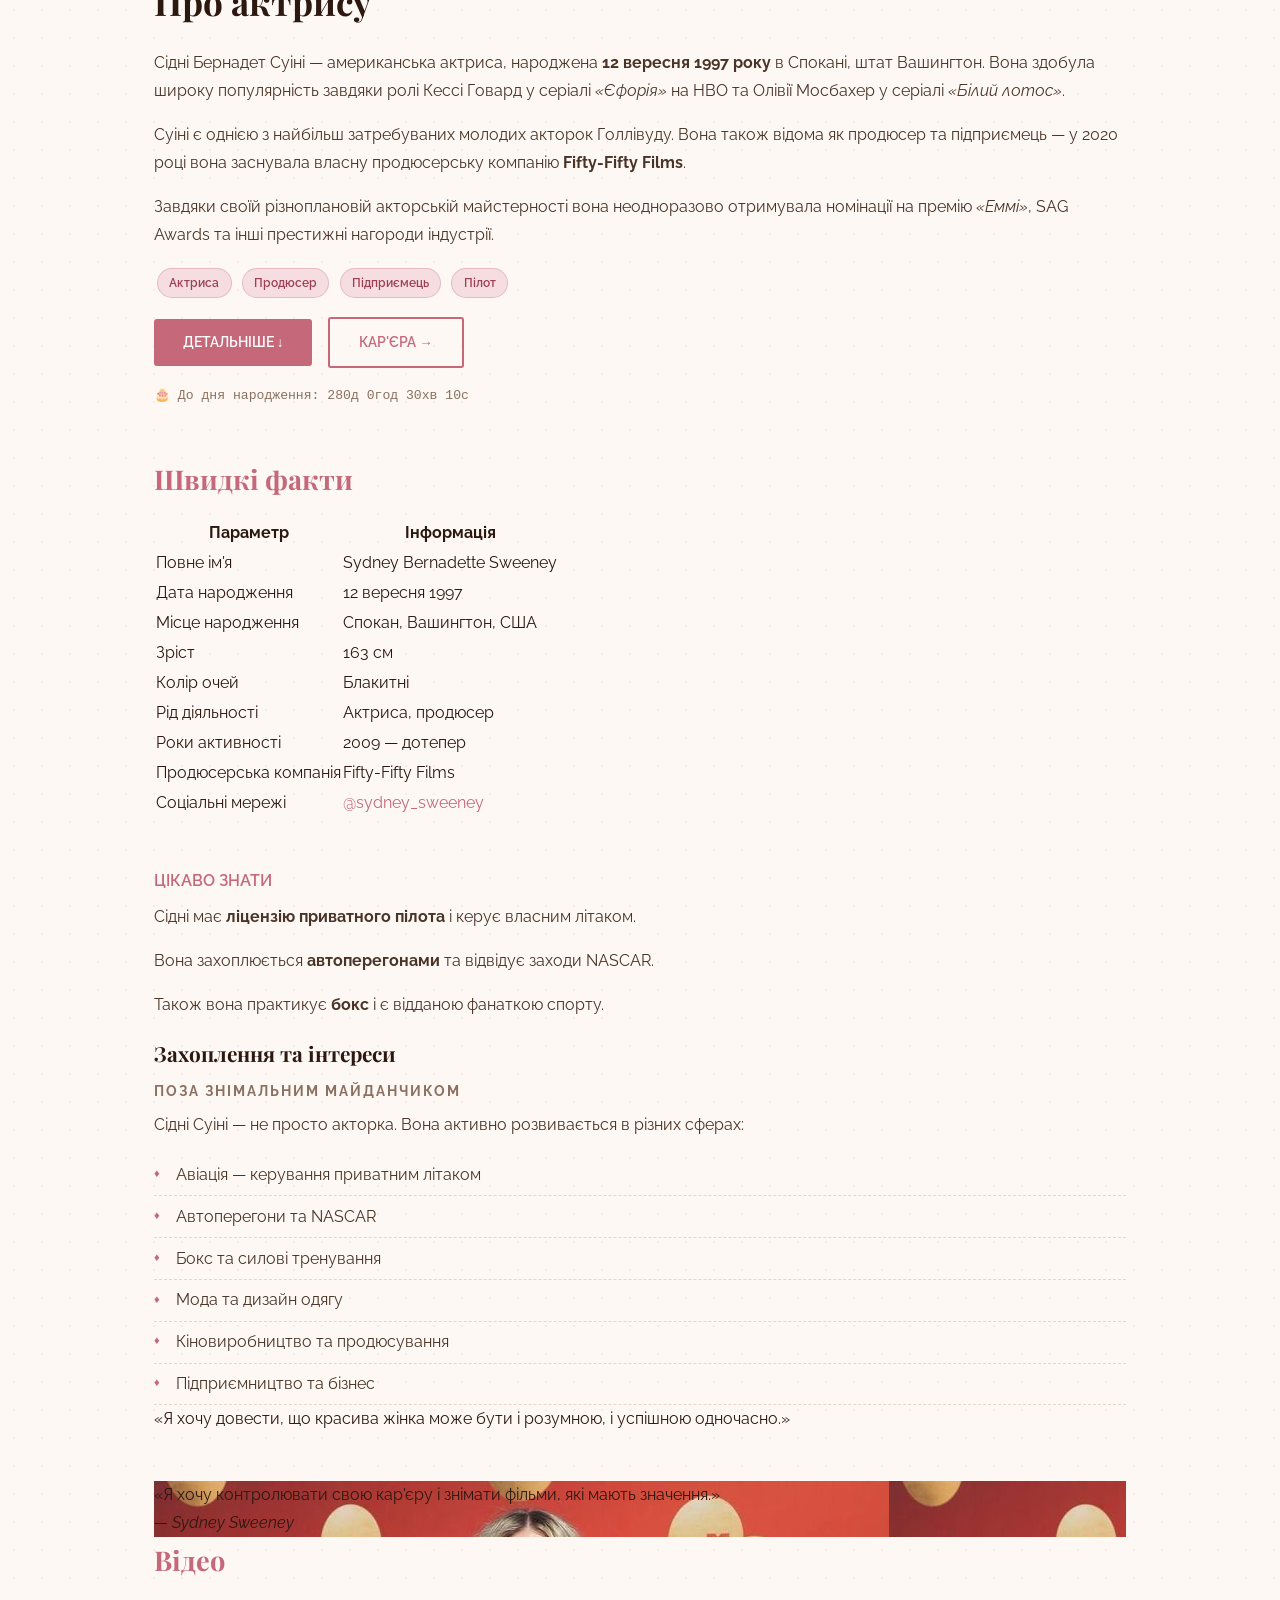
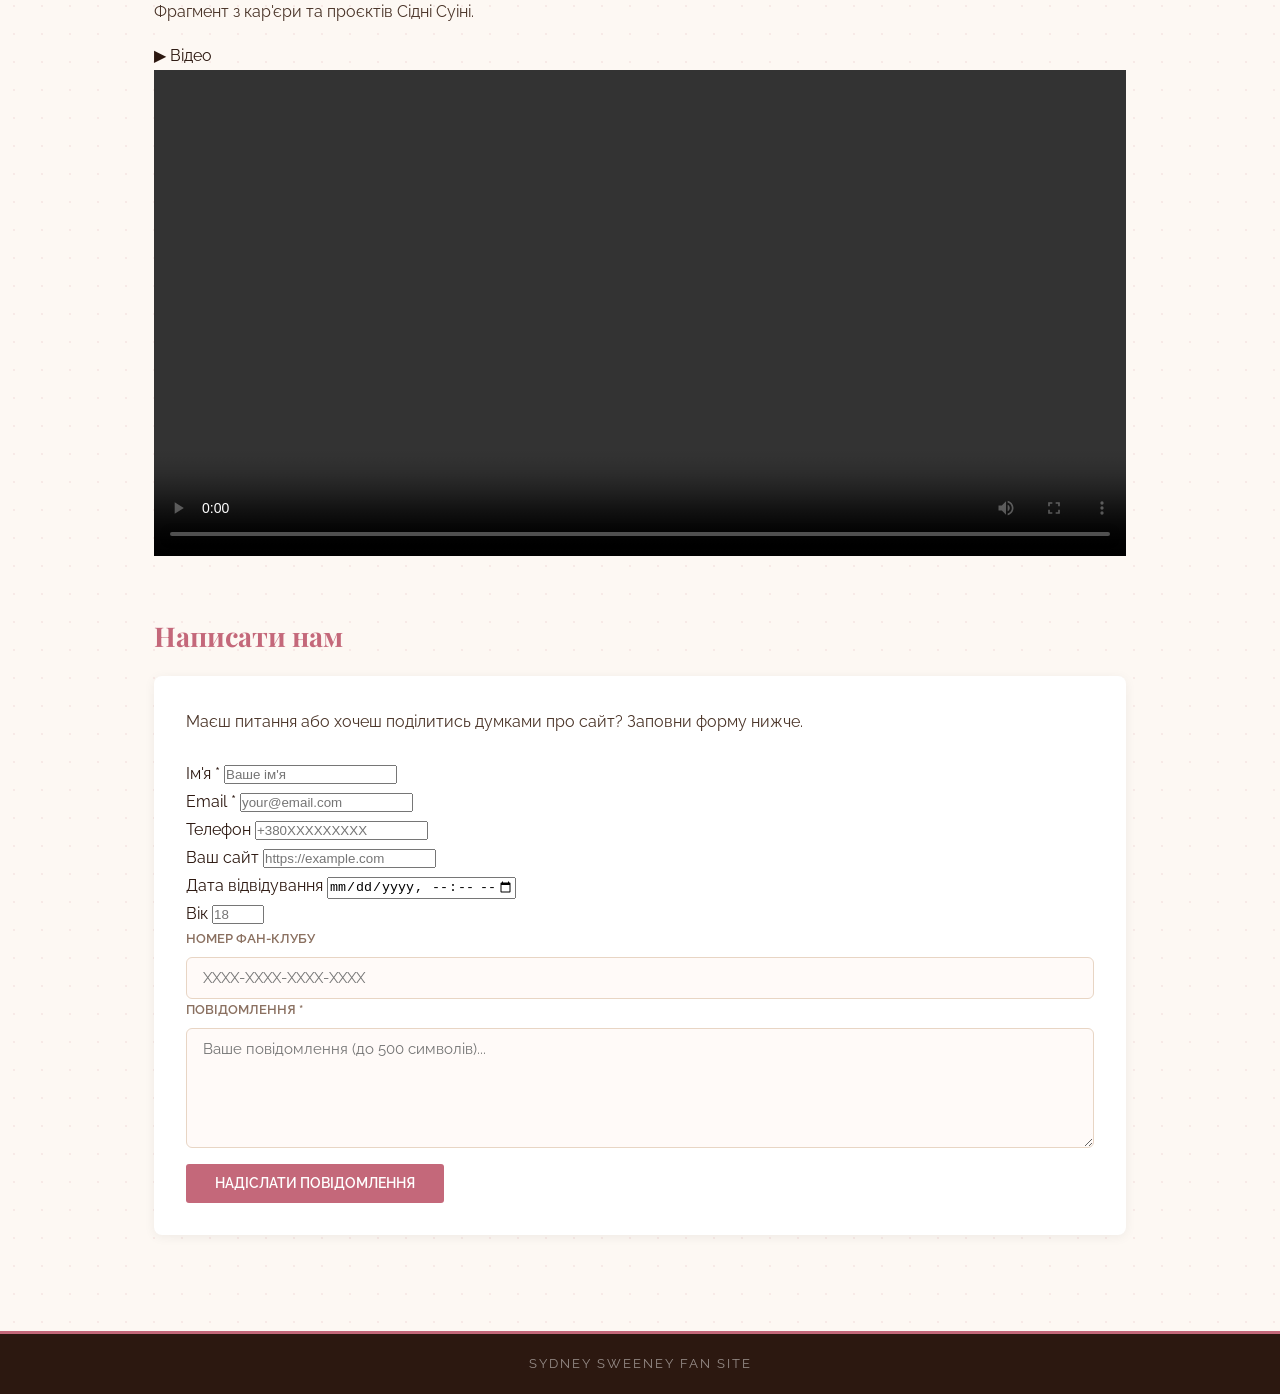
==== commit 59e29273: "Add lab3 JS features integrated into fan site Co-Authored-By: Claude Sonnet 4.6 <noreply@anthropic.c" ====
--- a/index.html
+++ b/index.html
@@ -3,7 +3,7 @@
 <head>
     <meta charset="UTF-8">
     <meta name="viewport" content="width=device-width, initial-scale=1.0">
-    <title>Головна — Sydney Sweeney Fan Site</title>
+    <title>Кар'єра — Sydney Sweeney Fan Site</title>
     <link rel="stylesheet" href="style.css">
 </head>
 <body>
@@ -11,40 +11,39 @@
 <header>
     <div>
         <h1>Sydney Sweeney</h1>
-        <p class="header__subtitle">Official Fan Site</p>
+        <p class="header-subtitle">Official Fan Site</p>
     </div>
     <nav>
-        <input type="checkbox" id="nav-toggle" class="nav__toggle">
-        <label for="nav-toggle" class="nav__burger" aria-label="Меню">
-            <span></span><span></span><span></span>
-        </label>
-        <ul class="nav__list">
-            <li class="nav__item"><a href="index.html" class="nav__link nav__link--active">Головна</a></li>
-            <li class="nav__item nav__item--dropdown">
-                <a href="career.html" class="nav__link">Кар'єра ▾</a>
-                <ul class="nav__dropdown">
+        <ul class="nav-list">
+            <li><a href="index.html" class="active">Головна</a></li>
+            <li class="dropdown">
+                <a href="career.html">Кар'єра ▾</a>
+                <ul class="dropdown-menu">
                     <li><a href="career.html#filmography">Фільмографія</a></li>
                     <li><a href="career.html#awards">Нагороди</a></li>
                     <li><a href="career.html#roles">Найзначніші ролі</a></li>
                 </ul>
             </li>
-            <li class="nav__item"><a href="gallery.html" class="nav__link">Галерея</a></li>
-            <li class="nav__item"><a href="layout.html" class="nav__link">Хронологія</a></li>
-            <li class="nav__item"><a href="extras.html" class="nav__link">Цікаве</a></li>
+            <li><a href="gallery.html">Галерея</a></li>
         </ul>
     </nav>
 </header>
 
+<div id="promo-banner" style="background:var(--dark);color:var(--cream);padding:.65rem 5%;display:flex;align-items:center;justify-content:space-between;gap:1rem;font-size:.88rem;">
+    <span>🎬 «Immaculate» Sydney Sweeney — вже у кінотеатрах по всьому світу</span>
+    <button onclick="closeBanner()" style="background:none;border:1px solid rgba(255,255,255,.3);color:inherit;padding:.2rem .7rem;border-radius:4px;cursor:pointer;flex-shrink:0">✕</button>
+</div>
+
 <main>
 
     <section id="about">
-        <div class="hero__content">
+        <div class="hero-content">
             <img src="images/rc-vanity-fair-2024.jpg"
                  alt="Sydney Sweeney"
-                 class="hero__img"
+                 class="hero-img"
                  id="main-photo"
                  style="box-shadow: 10px 10px 0 #c4687a;">
-            <div class="hero__text">
+            <div class="hero-text">
                 <h2>Про актрису</h2>
                 <p>Сідні Бернадет Суіні — американська актриса, народжена <strong>12 вересня 1997 року</strong> в Спокані, штат Вашингтон. Вона здобула широку популярність завдяки ролі Кессі Говард у серіалі <em>«Єфорія»</em> на HBO та Олівії Мосбахер у серіалі <em>«Білий лотос»</em>.</p>
                 <p>Суіні є однією з найбільш затребуваних молодих акторок Голлівуду. Вона також відома як продюсер та підприємець — у 2020 році вона заснувала власну продюсерську компанію <strong>Fifty-Fifty Films</strong>.</p>
@@ -57,15 +56,19 @@
                 </div>
                 <a href="#facts" class="btn">Детальніше ↓</a>
                 <a href="career.html" class="btn btn--outline">Кар'єра →</a>
+                <div id="birthday-counter" style="margin-top:1.1rem;font-size:.82rem;color:var(--muted);font-family:monospace;"></div>
             </div>
         </div>
     </section>
 
-    <section id="facts" class="facts">
+    <section id="facts" class="facts-section">
         <h3>Швидкі факти</h3>
-        <table class="facts__table">
+        <table class="info-table">
             <thead>
-                <tr><th>Параметр</th><th>Інформація</th></tr>
+                <tr>
+                    <th>Параметр</th>
+                    <th>Інформація</th>
+                </tr>
             </thead>
             <tbody>
                 <tr><td>Повне ім'я</td><td>Sydney Bernadette Sweeney</td></tr>
@@ -81,14 +84,14 @@
         </table>
     </section>
 
-    <section id="interests" class="interests">
-        <aside class="interests__sidebar">
+    <section id="interests" class="interests-section">
+        <aside class="sidebar">
             <h5>Цікаво знати</h5>
             <p>Сідні має <strong>ліцензію приватного пілота</strong> і керує власним літаком.</p>
             <p>Вона захоплюється <strong>автоперегонами</strong> та відвідує заходи NASCAR.</p>
             <p>Також вона практикує <strong>бокс</strong> і є відданою фанаткою спорту.</p>
         </aside>
-        <div class="interests__content">
+        <div class="interests-content">
             <h4>Захоплення та інтереси</h4>
             <h6>Поза знімальним майданчиком</h6>
             <p>Сідні Суіні — не просто акторка. Вона активно розвивається в різних сферах:</p>
@@ -100,39 +103,22 @@
                 <li>Кіновиробництво та продюсування</li>
                 <li>Підприємництво та бізнес</li>
             </ul>
-            <div class="quote">«Я хочу довести, що красива жінка може бути і розумною, і успішною одночасно.»</div>
-        </div>
-    </section>
-
-    <div class="banner" style="background-image: url('images/promo-miu-miu.jpg');">
-        <div class="banner__overlay">
+            <div class="quote-block">«Я хочу довести, що красива жінка може бути і розумною, і успішною одночасно.»</div>
+        </div>
+    </section>
+
+    <div class="bg-banner" style="background-image: url('images/promo-miu-miu.jpg');">
+        <div class="bg-banner-overlay">
             <blockquote>«Я хочу контролювати свою кар'єру і знімати фільми, які мають значення.»</blockquote>
             <cite>— Sydney Sweeney</cite>
         </div>
     </div>
 
-    <section id="watchlist">
-        <h3>Твій список перегляду</h3>
-        <article>
-            <p>Відзнач фільми та серіали Sydney, які ти вже переглянув — або додай до плану:</p>
-            <div style="display:grid; grid-template-columns: 1fr 1fr; gap: .3rem 2rem; margin-top:1rem;">
-                <label class="checkbox"><input type="checkbox" class="checkbox__input" checked><span class="checkbox__box"></span><span class="checkbox__text">Euphoria (HBO, 2019–2022)</span></label>
-                <label class="checkbox"><input type="checkbox" class="checkbox__input"><span class="checkbox__box"></span><span class="checkbox__text">Immaculate (2024)</span></label>
-                <label class="checkbox"><input type="checkbox" class="checkbox__input" checked><span class="checkbox__box"></span><span class="checkbox__text">The White Lotus (HBO, 2021)</span></label>
-                <label class="checkbox"><input type="checkbox" class="checkbox__input"><span class="checkbox__box"></span><span class="checkbox__text">Madame Web (2024)</span></label>
-                <label class="checkbox"><input type="checkbox" class="checkbox__input"><span class="checkbox__box"></span><span class="checkbox__text">Anyone But You (2024)</span></label>
-                <label class="checkbox"><input type="checkbox" class="checkbox__input"><span class="checkbox__box"></span><span class="checkbox__text">Reality (2023)</span></label>
-                <label class="checkbox"><input type="checkbox" class="checkbox__input"><span class="checkbox__box"></span><span class="checkbox__text">The Voyeurs (2021)</span></label>
-                <label class="checkbox"><input type="checkbox" class="checkbox__input"><span class="checkbox__box"></span><span class="checkbox__text">Sharp Objects (HBO, 2018)</span></label>
-            </div>
-        </article>
-    </section>
-
-    <section id="video" class="video">
+    <section id="video" class="video-section">
         <h3>Відео</h3>
         <p>Фрагмент з кар'єри та проєктів Сідні Суіні.</p>
-        <div class="video__wrap">
-            <div class="video__label">▶ Відео</div>
+        <div class="video-wrap">
+            <div class="video-label">▶ Відео</div>
             <video controls width="100%">
                 <source src="videos/base.mp4" type="video/mp4">
                 Ваш браузер не підтримує відтворення відео.
@@ -145,36 +131,40 @@
         <article>
             <p>Маєш питання або хочеш поділитись думками про сайт? Заповни форму нижче.</p>
             <form action="#" method="post" style="margin-top: 1.5rem;">
-                <div class="contact__grid">
-                    <div class="contact__group">
+                <div class="form-grid">
+                    <div class="form-group">
                         <label for="f-name">Ім'я *</label>
                         <input type="text" id="f-name" name="name" required placeholder="Ваше ім'я" minlength="2" maxlength="50">
                     </div>
-                    <div class="contact__group">
+                    <div class="form-group">
                         <label for="f-email">Email *</label>
                         <input type="email" id="f-email" name="email" required placeholder="your@email.com">
                     </div>
-                    <div class="contact__group">
+                    <div class="form-group">
                         <label for="f-tel">Телефон</label>
                         <input type="tel" id="f-tel" name="phone" placeholder="+380XXXXXXXXX" pattern="[+][0-9]{10,13}">
                     </div>
-                    <div class="contact__group">
+                    <div class="form-group">
                         <label for="f-url">Ваш сайт</label>
                         <input type="url" id="f-url" name="website" placeholder="https://example.com">
                     </div>
-                    <div class="contact__group">
+                    <div class="form-group">
                         <label for="f-date">Дата відвідування</label>
                         <input type="datetime-local" id="f-date" name="visit_date" min="2024-01-01T00:00" max="2026-12-31T23:59">
                     </div>
-                    <div class="contact__group">
+                    <div class="form-group">
                         <label for="f-age">Вік</label>
                         <input type="number" id="f-age" name="age" placeholder="18" min="10" max="100" step="1">
+                    </div>
+                    <div class="contact__group">
+                        <label for="f-fan-id">Номер фан-клубу</label>
+                        <input type="text" id="f-fan-id" name="fan_id" placeholder="XXXX-XXXX-XXXX-XXXX">
                     </div>
                     <div class="contact__group contact__group--full">
                         <label for="f-msg">Повідомлення *</label>
                         <textarea id="f-msg" name="message" required maxlength="500" placeholder="Ваше повідомлення (до 500 символів)..."></textarea>
                     </div>
-                    <div class="contact__group contact__group--full">
+                    <div class="form-group full">
                         <button type="submit" class="btn">Надіслати повідомлення</button>
                     </div>
                 </div>
@@ -188,8 +178,45 @@
     <p>Sydney Sweeney Fan Site</p>
 </footer>
 
-<!-- Блок 2, Завдання 3: fixed-елемент з деформацією при hover -->
 <div class="fixed-badge" title="До гори сторінки" onclick="window.scrollTo({top:0,behavior:'smooth'})">✦</div>
+
+<script>
+function closeBanner() {
+    var banner = document.getElementById('promo-banner');
+    var opacity = 1;
+    var t = setInterval(function() {
+        opacity -= 0.06;
+        banner.style.opacity = Math.max(0, opacity);
+        if (opacity <= 0) { clearInterval(t); banner.style.display = 'none'; }
+    }, 30);
+}
+
+(function tickBirthday() {
+    var now = new Date();
+    var next = new Date(now.getFullYear(), 8, 12);
+    if (now >= next) next.setFullYear(next.getFullYear() + 1);
+    var diff = next - now;
+    var d = Math.floor(diff / 86400000);
+    var h = Math.floor(diff % 86400000 / 3600000);
+    var m = Math.floor(diff % 3600000 / 60000);
+    var s = Math.floor(diff % 60000 / 1000);
+    document.getElementById('birthday-counter').textContent =
+        '🎂 До дня народження: ' + d + 'д ' + h + 'год ' + m + 'хв ' + s + 'с';
+    setTimeout(tickBirthday, 1000);
+}());
+
+document.querySelector('#contact form').addEventListener('submit', function(e) {
+    var val = document.getElementById('f-fan-id').value.trim();
+    if (val) {
+        var result = val.match(/^\d{4}-\d{4}-\d{4}-\d{4}$/);
+        if (!result) {
+            e.preventDefault();
+            document.getElementById('f-fan-id').style.outline = '2px solid var(--rose)';
+            document.getElementById('f-fan-id').focus();
+        }
+    }
+});
+</script>
 
 </body>
 </html>
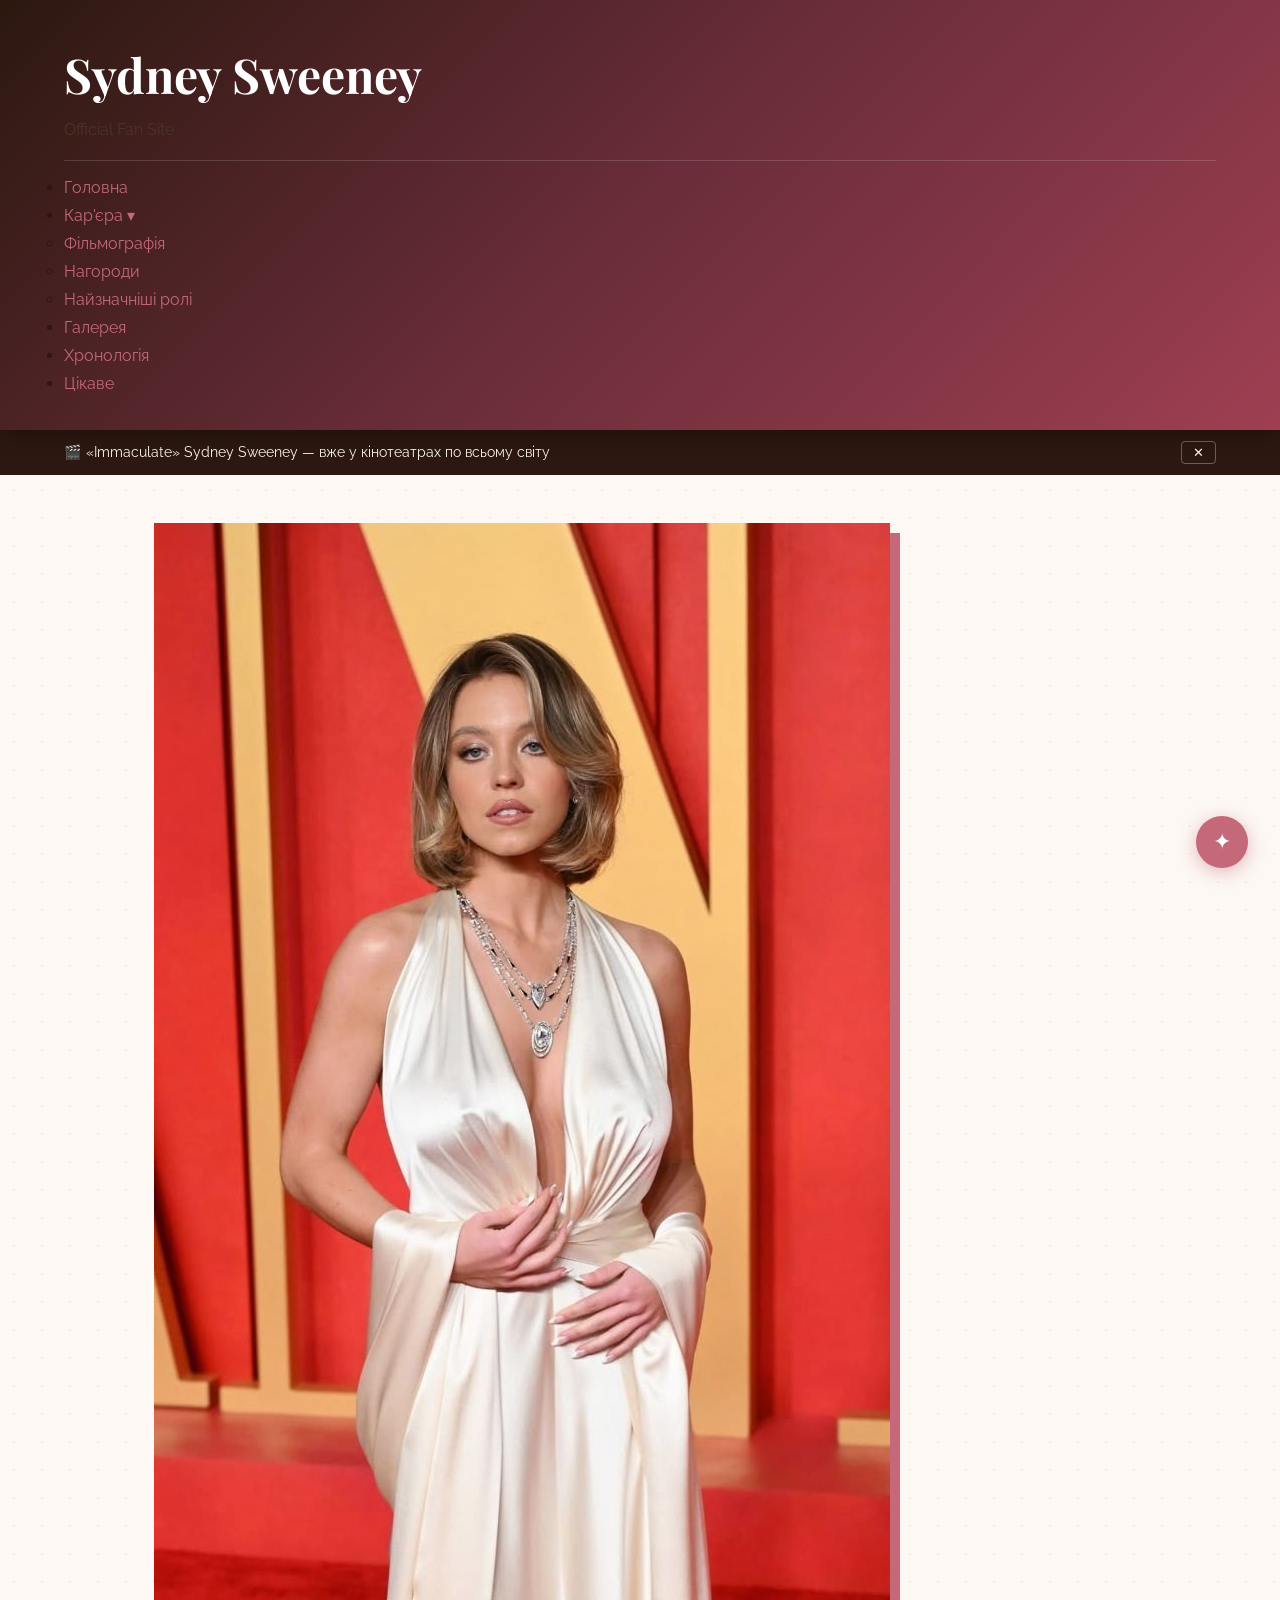
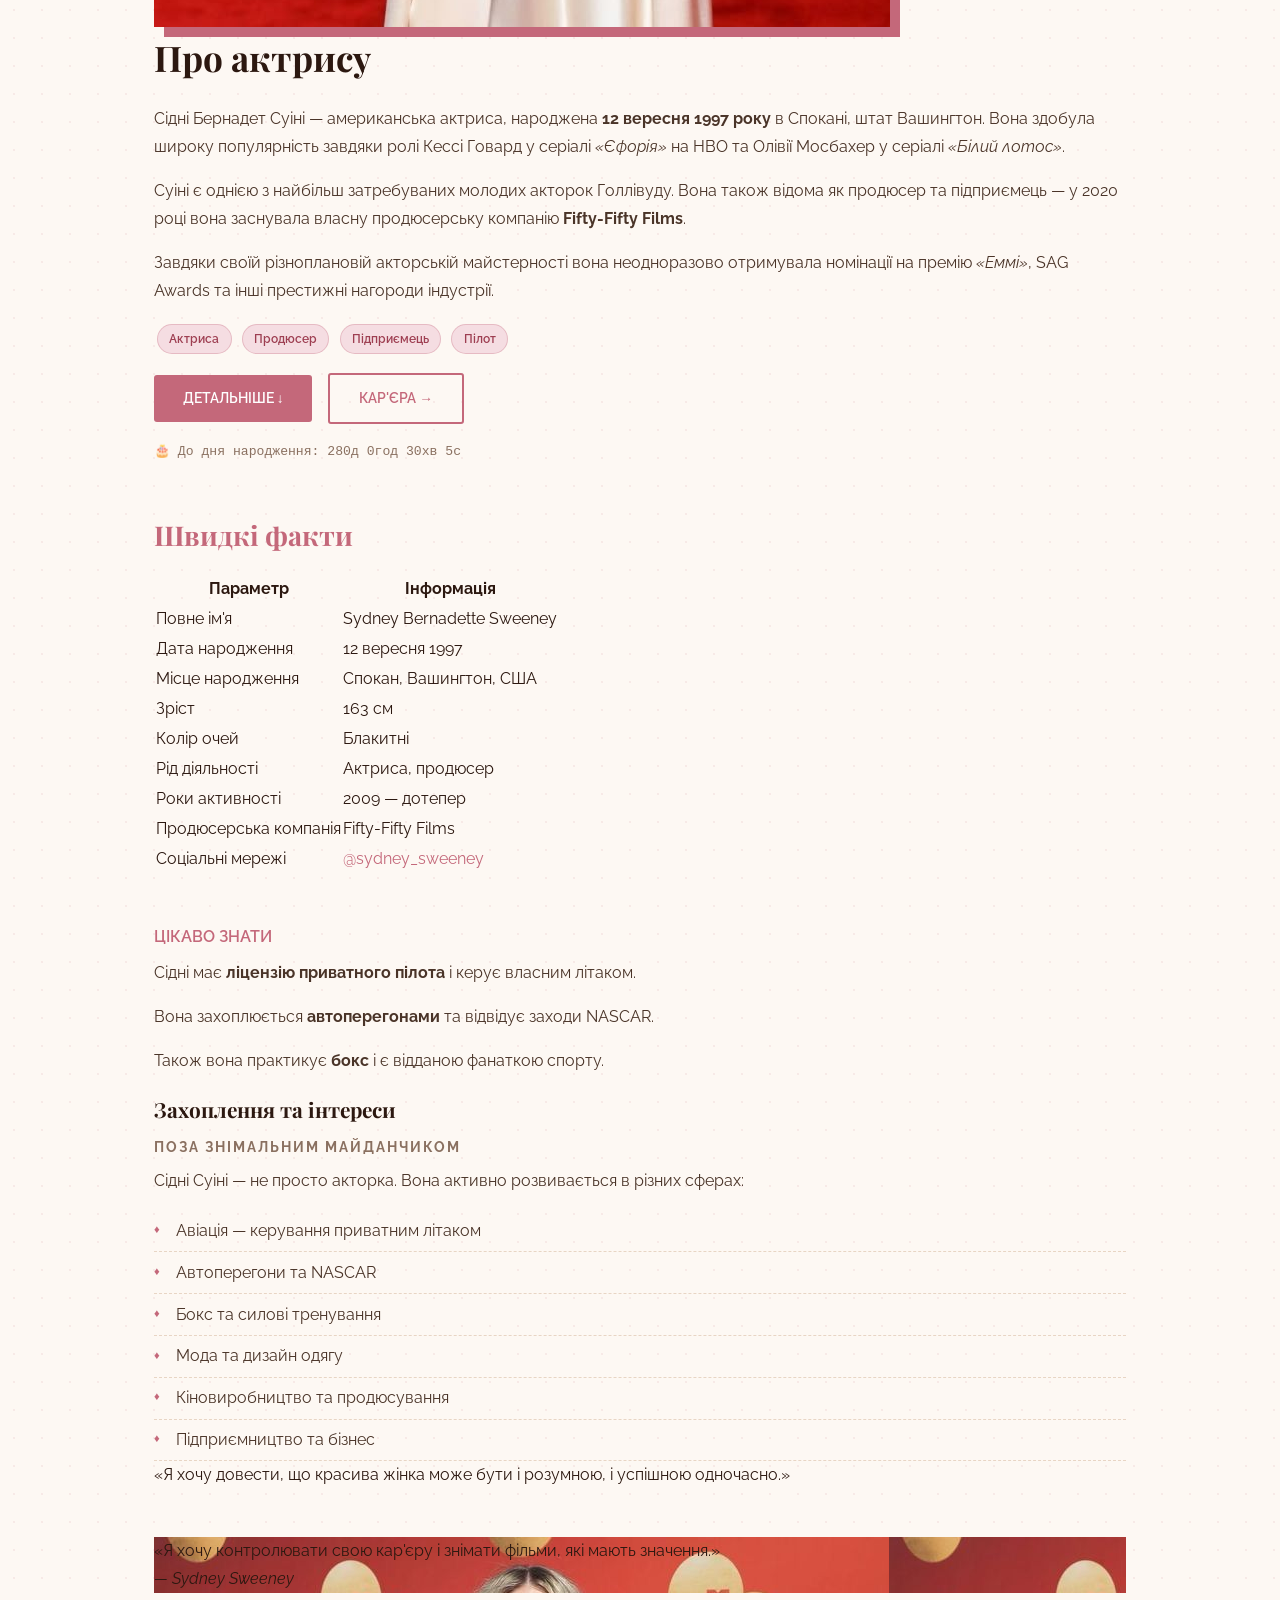
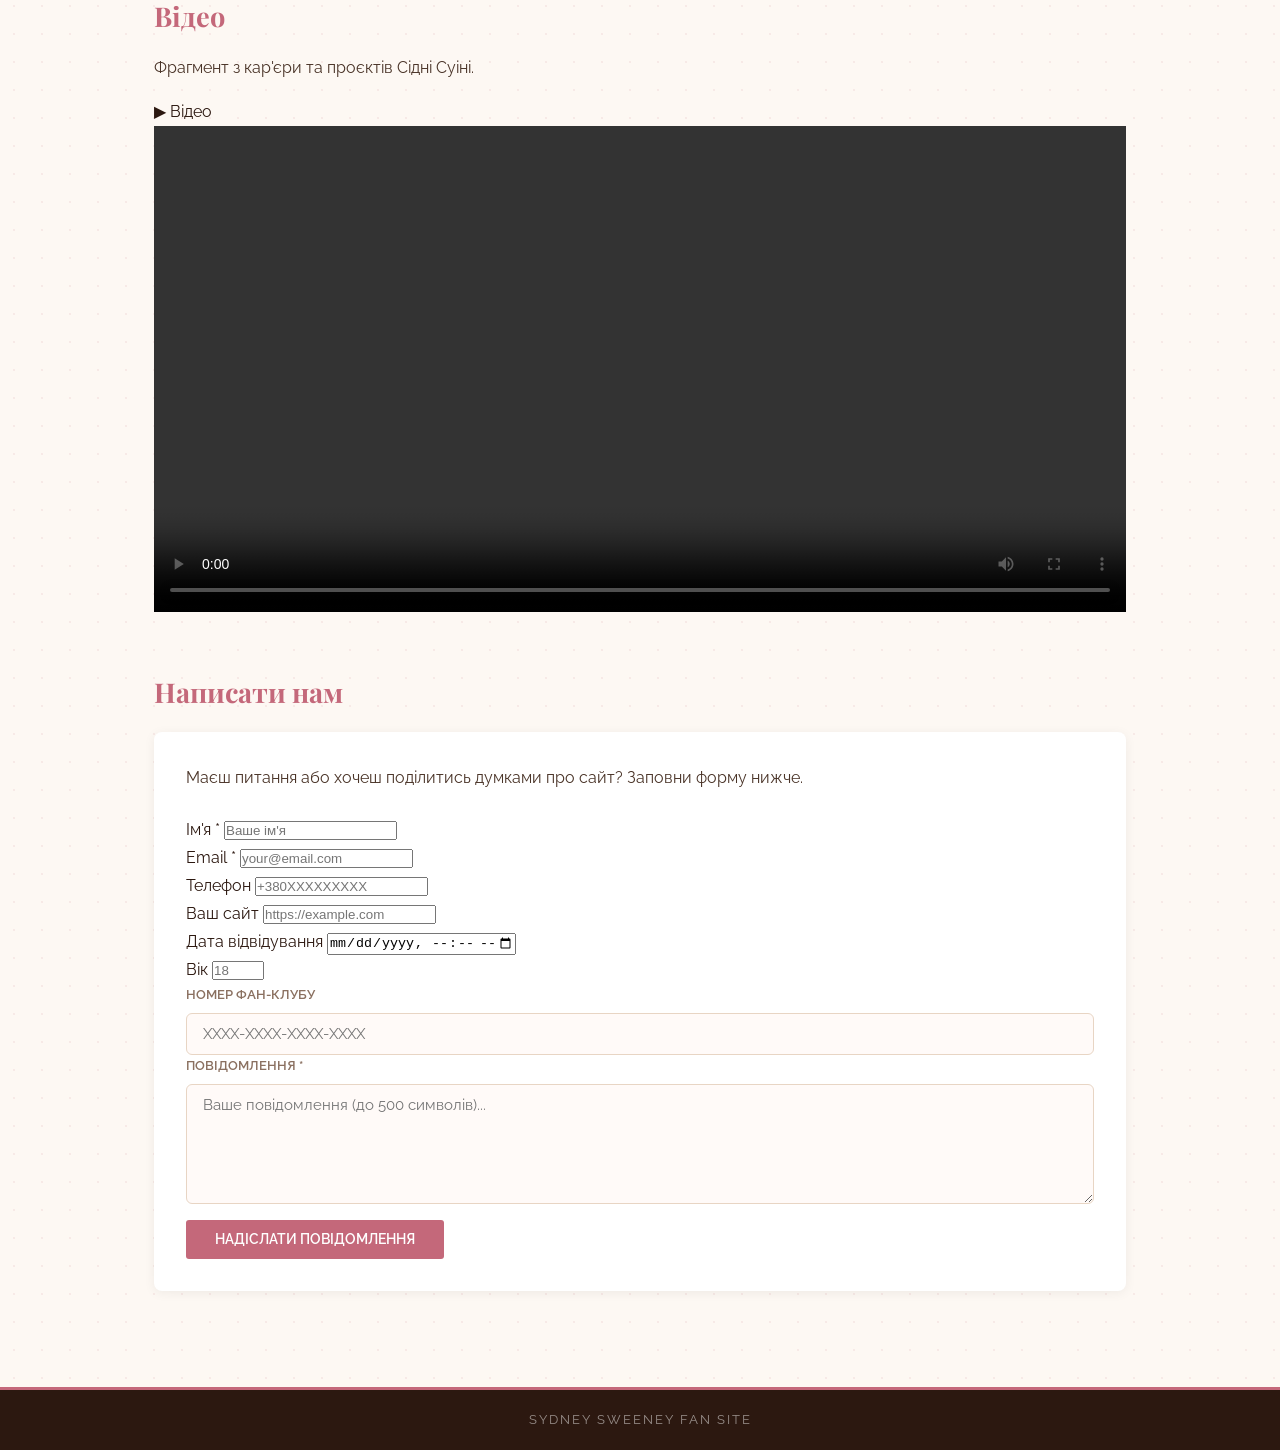
==== commit eb3a2fa5: "Fix nav classes and add missing links on all pages Co-Authored-By: Claude Sonnet 4.6 <noreply@anthro" ====
--- a/index.html
+++ b/index.html
@@ -25,6 +25,8 @@
                 </ul>
             </li>
             <li><a href="gallery.html">Галерея</a></li>
+            <li><a href="layout.html">Хронологія</a></li>
+            <li><a href="extras.html">Цікаве</a></li>
         </ul>
     </nav>
 </header>
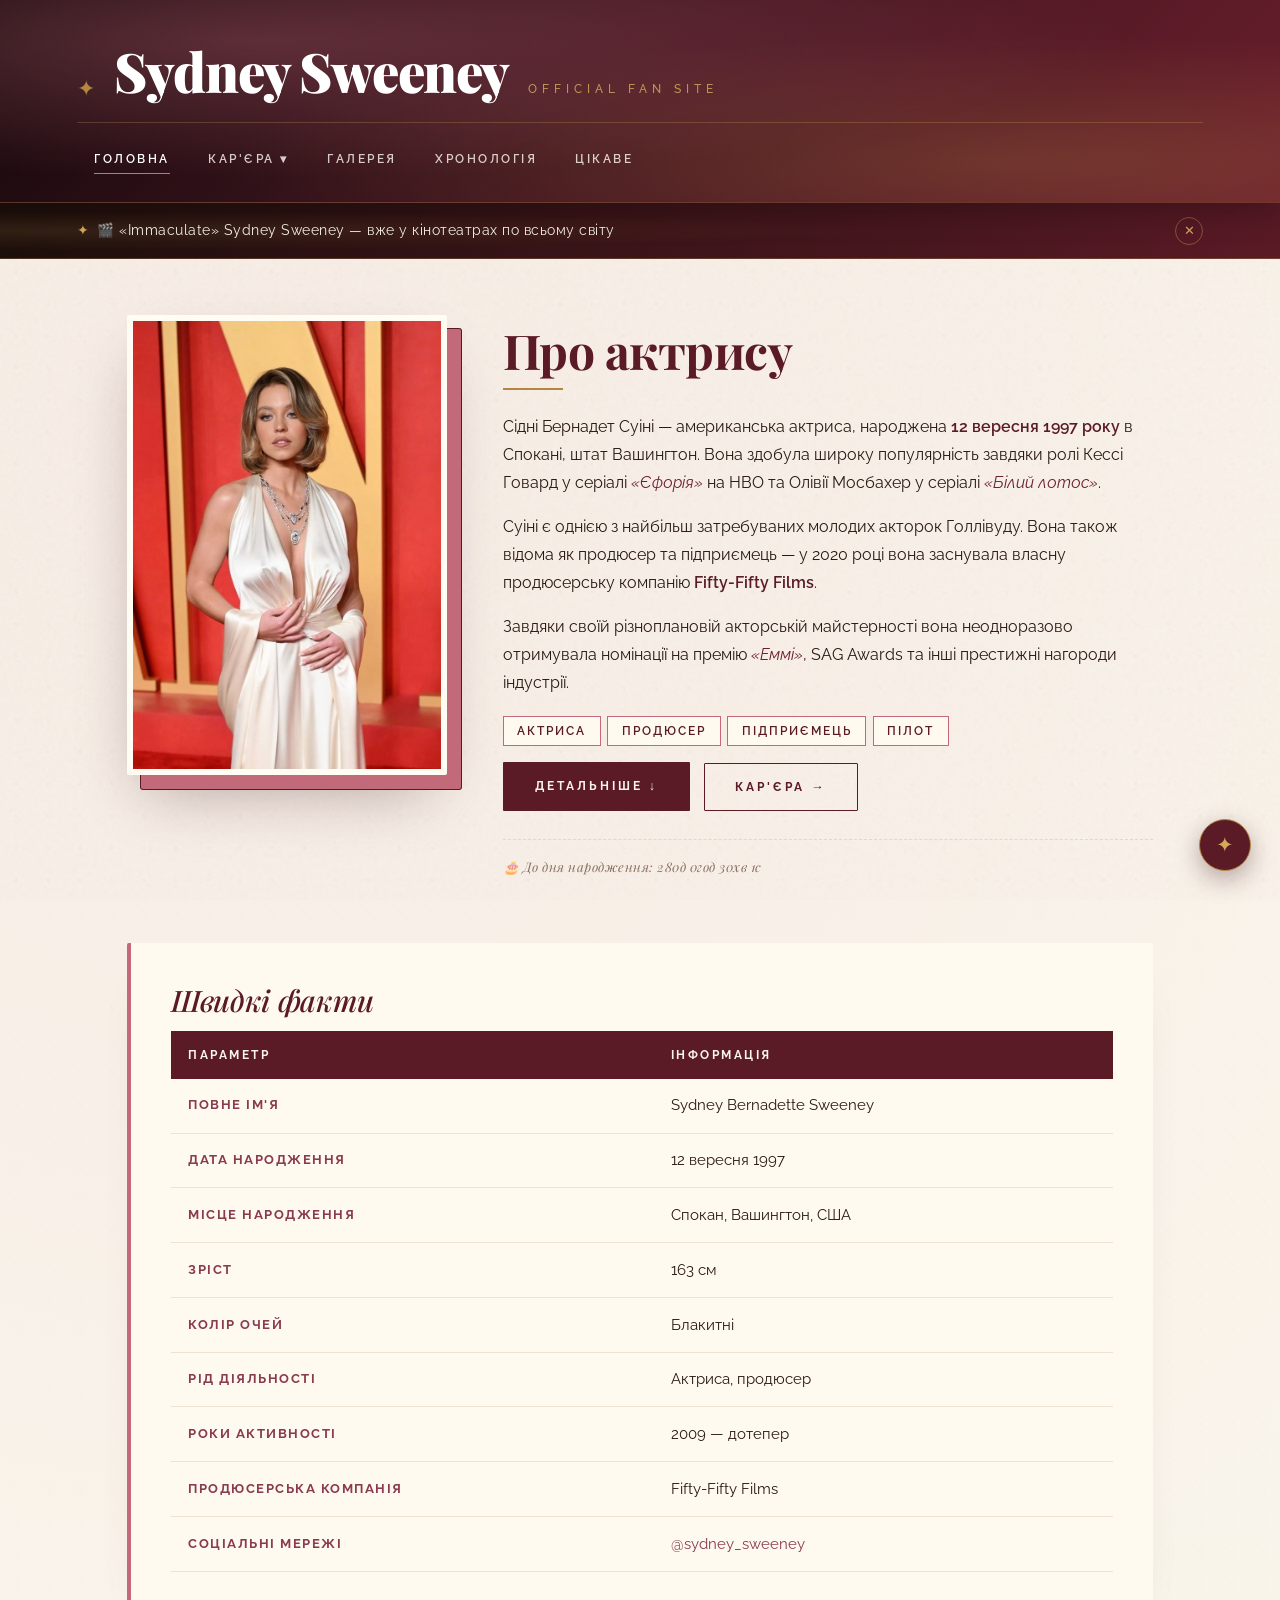
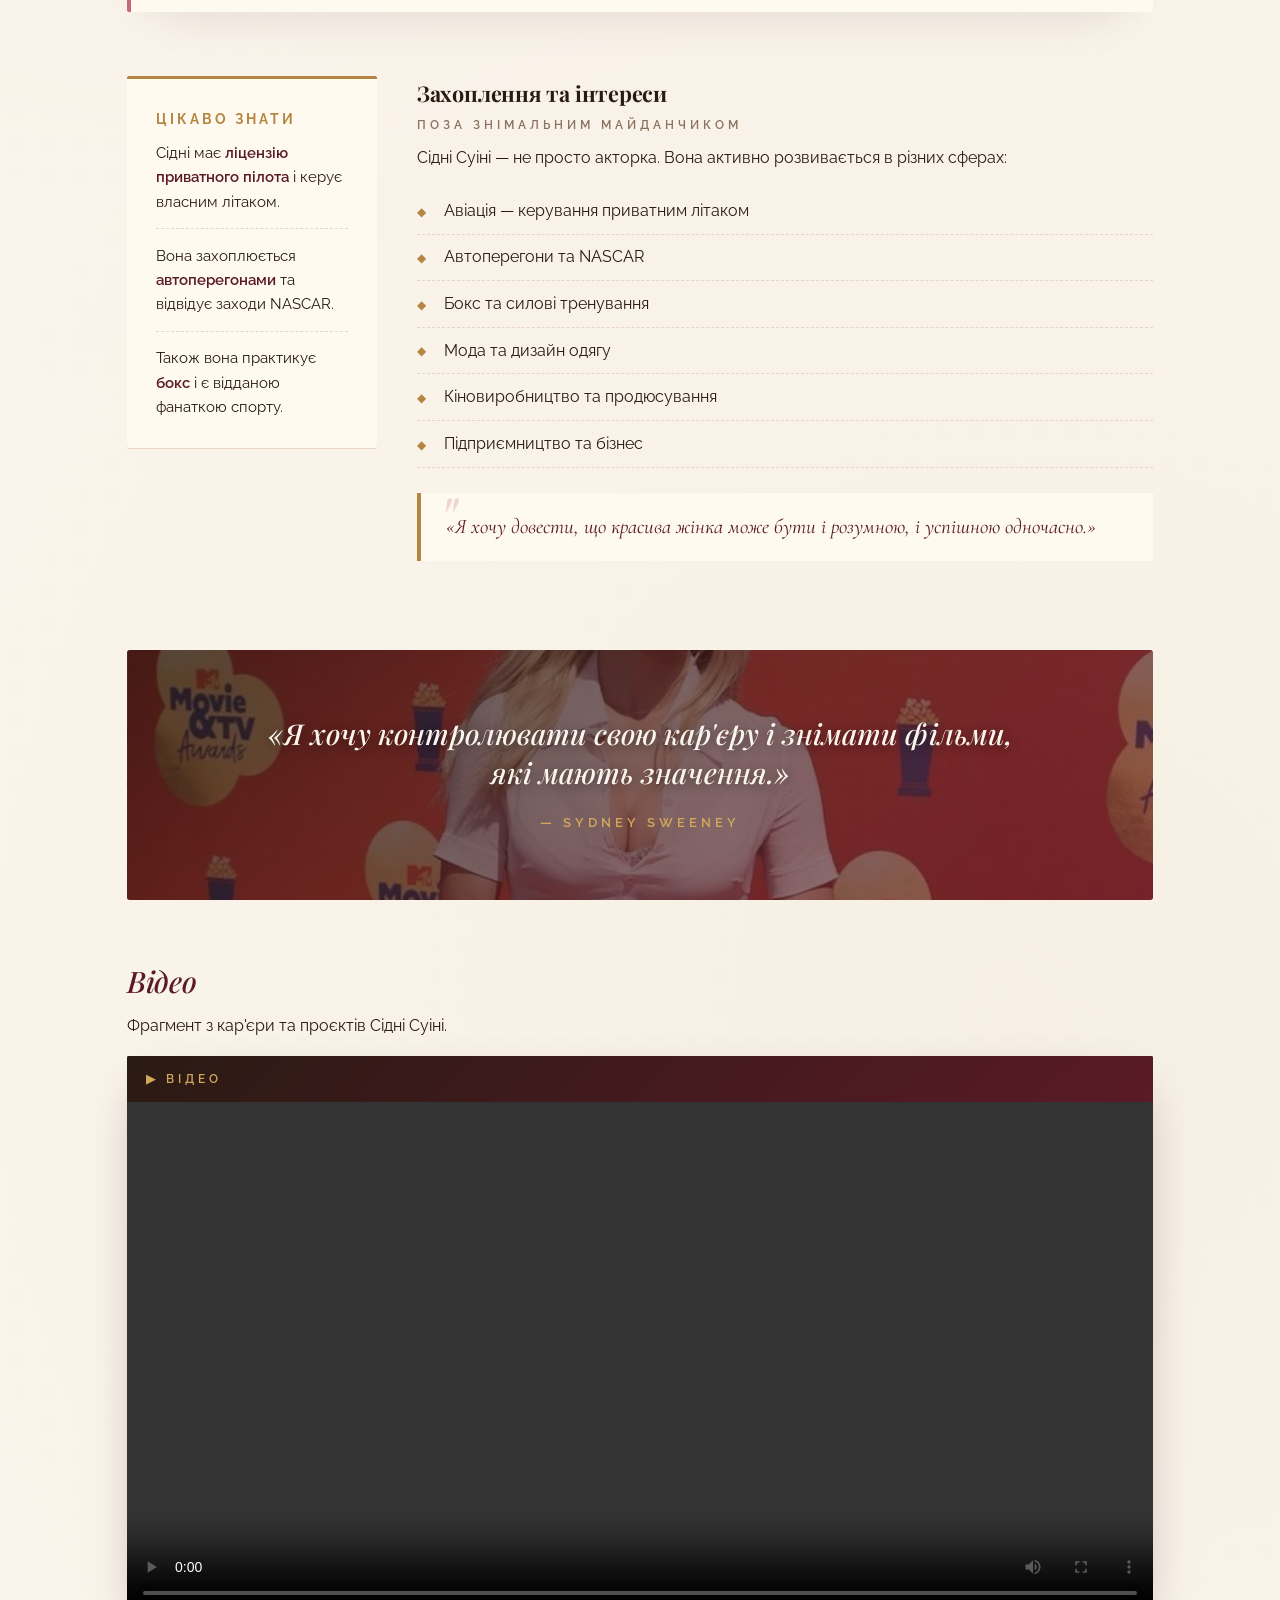
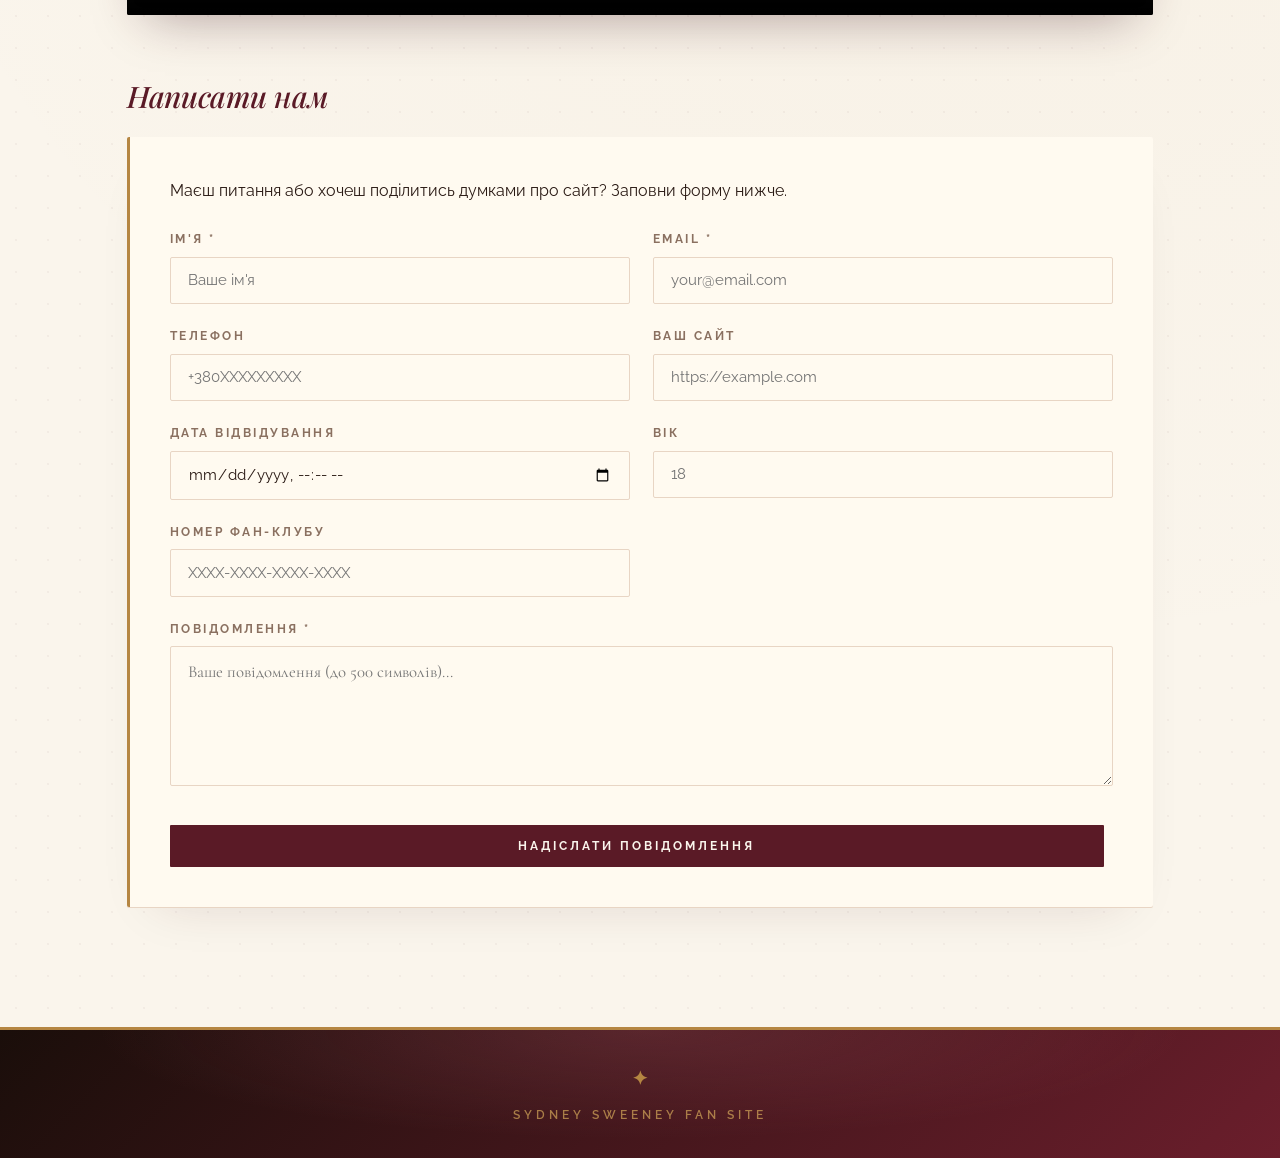
==== commit ee636752: "Editorial magazine redesign: refined typography, missing component styles - Add all missing CSS: bre" ====
--- a/index.html
+++ b/index.html
@@ -43,8 +43,7 @@
             <img src="images/rc-vanity-fair-2024.jpg"
                  alt="Sydney Sweeney"
                  class="hero-img"
-                 id="main-photo"
-                 style="box-shadow: 10px 10px 0 #c4687a;">
+                 id="main-photo">
             <div class="hero-text">
                 <h2>Про актрису</h2>
                 <p>Сідні Бернадет Суіні — американська актриса, народжена <strong>12 вересня 1997 року</strong> в Спокані, штат Вашингтон. Вона здобула широку популярність завдяки ролі Кессі Говард у серіалі <em>«Єфорія»</em> на HBO та Олівії Мосбахер у серіалі <em>«Білий лотос»</em>.</p>
--- a/style.css
+++ b/style.css
@@ -1,409 +1,938 @@
-@import url('https://fonts.googleapis.com/css2?family=Playfair+Display:wght@700;900&family=Raleway:wght@400;600&display=swap');
+@import url('https://fonts.googleapis.com/css2?family=Playfair+Display:ital,wght@0,500;0,700;0,900;1,500;1,700&family=Cormorant+Garamond:ital,wght@0,400;0,500;0,600;1,400&family=Raleway:wght@300;400;500;600;700&display=swap');
+
 :root {
     --rose: #c4687a;
-    --dark: #2c1810;
-    --cream: #fdf8f3;
-    --gold: #c8905a;
-    --light: #f5dde2;
+    --rose-deep: #8a3b4f;
+    --wine: #5a1a26;
+    --burgundy: #6b1e2c;
+    --dark: #1a0e0a;
+    --ink: #2a1a14;
+    --cream: #faf5ec;
+    --cream-warm: #f5ecdc;
+    --paper: #fffaf0;
+    --gold: #b58642;
+    --gold-light: #d4a85a;
+    --light: #f3d9de;
     --muted: #8a7060;
-}
-
-* { margin: 0; padding: 0; box-sizing: border-box; }
+    --hairline: #e8d5c4;
+    --hairline-soft: #f0e2d3;
+}
+
+* {
+    margin: 0;
+    padding: 0;
+    box-sizing: border-box;
+}
+
+html {
+    scroll-behavior: smooth;
+}
 
 body {
     font-family: 'Raleway', sans-serif;
     font-size: 16px;
     background: var(--cream);
-    background-image: radial-gradient(circle, rgba(196,104,122,.1) 1px, transparent 1px);
-    background-size: 28px 28px;
-    color: var(--dark);
+    background-image:
+        radial-gradient(circle at 20% 10%, rgba(196, 104, 122, 0.06) 0, transparent 40%),
+        radial-gradient(circle at 80% 60%, rgba(181, 134, 66, 0.05) 0, transparent 45%),
+        radial-gradient(circle, rgba(106, 50, 60, 0.05) 1px, transparent 1px);
+    background-size: 100% 100%, 100% 100%, 32px 32px;
+    color: var(--ink);
     line-height: 1.75;
-}
-a { color: var(--rose); text-decoration: none; }
-a:hover { text-decoration: underline; }
-p { margin-bottom: 1rem; color: #4a3428; }
-img { max-width: 100%; display: block; }
-section { margin-bottom: 3rem; }
-h1 { font-family: 'Playfair Display', serif; font-size: 3rem; color: #fff; }
-h2 { font-family: 'Playfair Display', serif; font-size: 2.2rem; margin-bottom: 1rem; }
-h3 { font-family: 'Playfair Display', serif; font-size: 1.7rem; color: var(--rose); margin-bottom: .8rem; }
-h4 { font-family: 'Playfair Display', serif; font-size: 1.3rem; margin-bottom: .6rem; }
-h5 { font-size: 1rem; font-weight: 600; color: var(--rose); text-transform: uppercase; margin-bottom: .5rem; }
-h6 { font-size: .85rem; color: var(--muted); text-transform: uppercase; letter-spacing: 2px; margin-bottom: .4rem; }
+    font-weight: 400;
+    overflow-x: hidden;
+}
+
+body::before {
+    content: '';
+    position: fixed;
+    inset: 0;
+    pointer-events: none;
+    background-image: url("data:image/svg+xml,%3Csvg viewBox='0 0 200 200' xmlns='http://www.w3.org/2000/svg'%3E%3Cfilter id='n'%3E%3CfeTurbulence type='fractalNoise' baseFrequency='.9' numOctaves='2' stitchTiles='stitch'/%3E%3C/filter%3E%3Crect width='100%25' height='100%25' filter='url(%23n)' opacity='.35'/%3E%3C/svg%3E");
+    opacity: .15;
+    mix-blend-mode: multiply;
+    z-index: 1;
+}
+
+main, header, footer {
+    position: relative;
+    z-index: 2;
+}
+
+::selection {
+    background: var(--wine);
+    color: var(--cream);
+}
+
+a {
+    color: var(--rose-deep);
+    text-decoration: none;
+    transition: color .25s ease;
+}
+
+a:hover {
+    color: var(--wine);
+    text-decoration: underline;
+    text-decoration-thickness: 1px;
+    text-underline-offset: 3px;
+}
+
+p {
+    margin-bottom: 1rem;
+    color: var(--ink);
+}
+
+strong { color: var(--wine); font-weight: 600; }
+em { font-style: italic; color: var(--burgundy); }
+
+img {
+    max-width: 100%;
+    display: block;
+}
+
+section {
+    margin-bottom: 4rem;
+}
+
+h1, h2, h3, h4 {
+    font-family: 'Playfair Display', serif;
+    font-weight: 700;
+    letter-spacing: -.01em;
+    line-height: 1.15;
+    color: var(--ink);
+}
+
+h1 {
+    font-size: 3.4rem;
+    color: #fff;
+    font-weight: 900;
+    letter-spacing: -.02em;
+}
+
+h2 {
+    font-size: 2.5rem;
+    margin-bottom: 1rem;
+    color: var(--wine);
+}
+
+h2::after {
+    content: '';
+    display: block;
+    width: 60px;
+    height: 2px;
+    background: var(--gold);
+    margin-top: .6rem;
+}
+
+h3 {
+    font-size: 1.85rem;
+    color: var(--wine);
+    margin-bottom: .9rem;
+    font-style: italic;
+    font-weight: 500;
+}
+
+h4 {
+    font-size: 1.35rem;
+    margin-bottom: .6rem;
+    color: var(--ink);
+}
+
+h5 {
+    font-family: 'Raleway', sans-serif;
+    font-size: .85rem;
+    font-weight: 700;
+    color: var(--rose-deep);
+    text-transform: uppercase;
+    letter-spacing: 3px;
+    margin-bottom: .6rem;
+}
+
+h6 {
+    font-family: 'Raleway', sans-serif;
+    font-size: .75rem;
+    color: var(--muted);
+    text-transform: uppercase;
+    letter-spacing: 4px;
+    margin-bottom: .5rem;
+    font-weight: 600;
+}
 
 header {
-    background: linear-gradient(135deg, #2c1810, #6b2d3a, #9e3f52);
-    padding: 2rem 5%;
+    background:
+        radial-gradient(ellipse at 20% 20%, rgba(196, 104, 122, .35), transparent 60%),
+        radial-gradient(ellipse at 80% 80%, rgba(181, 134, 66, .25), transparent 55%),
+        linear-gradient(135deg, #14080a 0%, #3a141d 40%, #6b1e2c 100%);
+    padding: 2.5rem 6% 1.4rem;
     position: sticky;
     top: 0;
     z-index: 100;
-    box-shadow: 0 4px 20px rgba(0,0,0,.3);
-}
-.header__subtitle {
-    font-size: .8rem;
-    letter-spacing: 4px;
-    text-transform: uppercase;
-    color: rgba(255,255,255,.6);
+    box-shadow: 0 6px 30px rgba(20, 8, 10, .35);
+    border-bottom: 1px solid rgba(181, 134, 66, .25);
+}
+
+header > div:first-child {
+    display: flex;
+    align-items: baseline;
+    gap: 1.2rem;
+    flex-wrap: wrap;
+}
+
+header > div:first-child::before {
+    content: '✦';
+    color: var(--gold);
+    font-size: 1.4rem;
+    line-height: 1;
+    transform: translateY(.2rem);
+}
+
+.header-subtitle {
+    font-size: .72rem;
+    letter-spacing: 5px;
+    text-transform: uppercase;
+    color: rgba(212, 168, 90, .85);
+    font-weight: 500;
+    margin: 0;
 }
 
 nav {
-    border-top: 1px solid rgba(255,255,255,.15);
-    padding-top: .8rem;
-    margin-top: .8rem;
+    border-top: 1px solid rgba(212, 168, 90, .25);
+    padding-top: 1rem;
+    margin-top: 1.2rem;
+}
+
+.nav-list {
+    list-style: none;
+    display: flex;
+    gap: .2rem;
+    flex-wrap: wrap;
+    align-items: center;
+}
+
+.nav-list > li {
     position: relative;
-}
-
-.nav__toggle { display: none; }
-
-.nav__burger {
-    display: none;
-    flex-direction: column;
-    gap: 5px;
-    cursor: pointer;
-    padding: 6px;
-    border-radius: 4px;
-    margin-left: auto;
-}
-.nav__burger span {
+    list-style: none;
+}
+
+.nav-list > li > a {
+    color: rgba(250, 245, 236, .82);
+    font-size: .78rem;
+    font-weight: 600;
+    text-transform: uppercase;
+    letter-spacing: 2.5px;
+    padding: .6rem 1.1rem;
     display: block;
-    width: 24px;
-    height: 2px;
-    background: rgba(255,255,255,.85);
-    border-radius: 2px;
-    transition: transform .3s, opacity .3s;
-}
-
-.nav__list { list-style: none; display: flex; gap: .5rem; }
-.nav__item { position: relative; }
-
-.nav__link {
-    color: rgba(255,255,255,.85);
-    font-size: .85rem;
-    font-weight: 600;
-    text-transform: uppercase;
-    letter-spacing: 1px;
-    padding: .5rem 1rem;
-    border-radius: 3px;
-    display: block;
-}
-.nav__link:hover,
-.nav__link--active {
-    background: rgba(255,255,255,.12);
+    position: relative;
+    transition: color .3s;
+}
+
+.nav-list > li > a::after {
+    content: '';
+    position: absolute;
+    left: 1.1rem;
+    right: 1.1rem;
+    bottom: .35rem;
+    height: 1px;
+    background: var(--gold);
+    transform: scaleX(0);
+    transform-origin: left;
+    transition: transform .35s ease;
+}
+
+.nav-list > li > a:hover,
+.nav-list > li > a.active {
     color: #fff;
     text-decoration: none;
-}
-
-.nav__dropdown {
+    background: transparent;
+}
+
+.nav-list > li > a:hover::after,
+.nav-list > li > a.active::after {
+    transform: scaleX(1);
+}
+
+.dropdown-menu {
     display: none;
     position: absolute;
     top: 100%;
     left: 0;
-    background: var(--dark);
+    background: var(--ink);
     list-style: none;
-    min-width: 190px;
-    padding: .4rem 0;
-    border-radius: 4px;
-    box-shadow: 0 8px 24px rgba(0,0,0,.4);
+    min-width: 210px;
+    padding: .5rem 0;
+    border-radius: 2px;
+    box-shadow: 0 12px 32px rgba(0, 0, 0, .5);
+    border-top: 2px solid var(--gold);
     z-index: 200;
 }
-.nav__item--dropdown:hover .nav__dropdown { display: block; }
-.nav__dropdown li a {
+
+.dropdown:hover .dropdown-menu {
     display: block;
-    padding: .5rem 1rem;
-    color: rgba(255,255,255,.8);
-    font-size: .85rem;
-}
-.nav__dropdown li a:hover { background: rgba(255,255,255,.08); text-decoration: none; }
-
-main { max-width: 1100px; margin: 0 auto; padding: 3rem 5%; }
-
-.hero__content {
+    animation: fadeDown .25s ease both;
+}
+
+.dropdown-menu li {
+    list-style: none;
+}
+
+.dropdown-menu li a {
+    display: block;
+    padding: .55rem 1.2rem;
+    color: rgba(250, 245, 236, .78);
+    font-size: .78rem;
+    letter-spacing: 2px;
+    text-transform: uppercase;
+}
+
+.dropdown-menu li a:hover {
+    background: rgba(212, 168, 90, .12);
+    color: var(--gold-light);
+    text-decoration: none;
+}
+
+@keyframes fadeDown {
+    from { opacity: 0; transform: translateY(-8px); }
+    to { opacity: 1; transform: translateY(0); }
+}
+
+main {
+    max-width: 1180px;
+    margin: 0 auto;
+    padding: 3.5rem 6%;
+}
+
+main > section:first-child,
+main > div:first-child,
+main > nav:first-child {
+    animation: riseIn .8s ease both;
+}
+main > section:nth-child(2)  { animation: riseIn .8s .08s ease both; }
+main > section:nth-child(3)  { animation: riseIn .8s .16s ease both; }
+main > section:nth-child(4)  { animation: riseIn .8s .24s ease both; }
+
+@keyframes riseIn {
+    from { opacity: 0; transform: translateY(20px); }
+    to   { opacity: 1; transform: translateY(0); }
+}
+
+ol.breadcrumbs,
+ul.breadcrumbs,
+.breadcrumbs {
+    list-style: none !important;
+    list-style-type: none !important;
+    display: flex;
+    flex-wrap: wrap;
+    gap: .5rem;
+    align-items: center;
+    margin: 0 0 2rem;
+    padding: 0 0 1rem;
+    font-family: 'Cormorant Garamond', serif;
+    font-style: italic;
+    font-size: 1rem;
+    border-bottom: 1px solid var(--hairline);
+    counter-reset: none;
+}
+
+.breadcrumbs__item {
+    list-style: none !important;
+    list-style-type: none !important;
+    display: flex;
+    align-items: center;
+    gap: .5rem;
+    color: var(--muted);
+}
+
+.breadcrumbs__item::marker { content: ''; }
+
+.breadcrumbs__item:not(:last-child)::after {
+    content: '·';
+    color: var(--gold);
+    font-size: 1.4rem;
+    line-height: 0;
+    margin-left: .3rem;
+}
+
+.breadcrumbs__link {
+    color: var(--burgundy);
+    letter-spacing: .03em;
+}
+
+.breadcrumbs__item--current {
+    color: var(--ink);
+    font-weight: 500;
+}
+
+.hero-content {
     display: grid;
     grid-template-columns: 320px 1fr;
-    gap: 3rem;
-    align-items: start;
-    margin-bottom: 3rem;
-}
-.hero__img {
+    gap: 3.5rem;
+    align-items: flex-start;
+    margin-bottom: 4rem;
+}
+
+.hero-img {
     width: 100%;
-    height: 440px;
-    border-radius: 8px;
+    height: 460px;
+    flex-shrink: 0;
+    border-radius: 2px;
     object-fit: cover;
     object-position: top;
-    border: 4px solid var(--cream);
-    outline: 2px solid var(--rose);
-}
-.hero__text { padding-top: .5rem; }
+    border: 6px solid var(--paper);
+    box-shadow:
+        14px 14px 0 var(--rose),
+        14px 14px 0 1px var(--wine),
+        0 30px 60px -20px rgba(60, 20, 30, .4);
+    filter: saturate(.95) contrast(1.02);
+    transition: transform .6s ease;
+}
+
+.hero-img:hover {
+    transform: translate(2px, 2px);
+}
+
+.hero-text {
+    padding-top: .5rem;
+}
+
+.hero-text h2 {
+    font-size: 3rem;
+    margin-bottom: 1.4rem;
+}
 
 .btn {
     display: inline-block;
     margin-top: 1rem;
-    padding: .7rem 1.8rem;
-    background: var(--rose);
-    color: #fff;
-    border-radius: 3px;
-    font-size: .85rem;
-    font-weight: 600;
+    margin-right: .6rem;
+    padding: .85rem 2rem;
+    background: var(--wine);
+    color: var(--cream);
+    border-radius: 1px;
+    font-size: .78rem;
+    font-weight: 700;
+    letter-spacing: 3px;
     text-transform: uppercase;
     border: none;
     cursor: pointer;
     font-family: 'Raleway', sans-serif;
-}
-.btn:hover { background: #9e3f52; text-decoration: none; color: #fff; }
+    transition: all .3s ease;
+    position: relative;
+    overflow: hidden;
+}
+
+.btn::before {
+    content: '';
+    position: absolute;
+    inset: 0;
+    background: var(--ink);
+    transform: translateY(100%);
+    transition: transform .35s ease;
+    z-index: 0;
+}
+
+.btn > * { position: relative; z-index: 1; }
+
+.btn:hover {
+    background: var(--wine);
+    text-decoration: none;
+    color: var(--gold-light);
+    box-shadow: 0 8px 20px rgba(60, 20, 30, .25);
+}
+
+.btn:hover::before {
+    transform: translateY(0);
+}
+
 .btn--outline {
     background: transparent;
-    border: 2px solid var(--rose);
-    color: var(--rose);
-    margin-left: .75rem;
-}
-.btn--outline:hover { background: var(--rose); color: #fff; }
+    color: var(--wine);
+    border: 1.5px solid var(--wine);
+    padding: calc(.85rem - 1.5px) calc(2rem - 1.5px);
+}
+
+.btn--outline::before {
+    background: var(--wine);
+}
+
+.btn--outline:hover {
+    color: var(--cream);
+}
 
 .tag {
     display: inline-block;
-    padding: .2rem .7rem;
-    background: var(--light);
-    color: #9e3f52;
-    border-radius: 20px;
-    font-size: .78rem;
+    padding: .25rem .85rem;
+    background: var(--paper);
+    color: var(--wine);
+    border-radius: 0;
+    font-size: .72rem;
     font-weight: 600;
-    margin: .2rem;
-    border: 1px solid rgba(196,104,122,.3);
+    letter-spacing: 2px;
+    text-transform: uppercase;
+    margin: .2rem .15rem 0 0;
+    border: 1px solid var(--rose);
+    font-family: 'Raleway', sans-serif;
 }
 
 article {
-    background: #fff;
-    border-radius: 8px;
-    padding: 2rem;
-    box-shadow: 0 2px 12px rgba(0,0,0,.06);
-    margin-top: 1rem;
-}
-
-.facts {
-    background: #fff;
-    border-radius: 8px;
-    padding: 2rem;
-    border-left: 5px solid var(--rose);
-    margin-bottom: 3rem;
-}
-
-.facts__table,
-.filmography__table {
+    background: var(--paper);
+    border-radius: 2px;
+    padding: 2.5rem;
+    box-shadow: 0 1px 0 var(--hairline), 0 24px 50px -30px rgba(60, 20, 30, .15);
+    margin-top: 1.5rem;
+    border-left: 3px solid var(--gold);
+}
+
+.facts-section {
+    background: var(--paper);
+    border-radius: 2px;
+    padding: 2.5rem;
+    border-left: 4px solid var(--rose);
+    margin-bottom: 4rem;
+    box-shadow: 0 24px 50px -30px rgba(60, 20, 30, .15);
+}
+
+.info-table, .filmography-table {
     width: 100%;
     border-collapse: collapse;
     font-size: .95rem;
 }
-.facts__table th, .facts__table td,
-.filmography__table th, .filmography__table td {
-    padding: .7rem 1rem;
+
+.info-table th, .info-table td,
+.filmography-table th, .filmography-table td {
+    padding: .85rem 1.1rem;
     text-align: left;
-    border-bottom: 1px solid #f0e8e2;
-}
-.facts__table th, .filmography__table th {
-    background: var(--rose);
-    color: #fff;
+    border-bottom: 1px solid var(--hairline-soft);
+}
+
+.info-table th, .filmography-table th {
+    background: var(--wine);
+    color: var(--cream);
+    font-size: .72rem;
+    text-transform: uppercase;
+    letter-spacing: 2.5px;
+    font-weight: 700;
+    border-bottom: none;
+}
+
+.info-table td:first-child {
+    font-weight: 700;
+    color: var(--rose-deep);
     font-size: .8rem;
     text-transform: uppercase;
-}
-.facts__table td:first-child {
+    letter-spacing: 1.5px;
+    font-family: 'Raleway', sans-serif;
+}
+
+.filmography-table td:first-child {
+    font-family: 'Playfair Display', serif;
+    font-size: 1.1rem;
+    color: var(--gold);
+    font-weight: 700;
+}
+
+.info-table tr:hover td, .filmography-table tr:hover td {
+    background: #fbeef0;
+}
+
+.interests-section {
+    display: grid;
+    grid-template-columns: 250px 1fr;
+    gap: 2.5rem;
+    margin-bottom: 4rem;
+    align-items: start;
+}
+
+.sidebar {
+    background: var(--paper);
+    border-radius: 2px;
+    padding: 1.8rem;
+    border-top: 3px solid var(--gold);
+    box-shadow: 0 1px 0 var(--hairline);
+}
+
+.sidebar h5 { color: var(--gold); }
+
+.sidebar p {
+    font-size: .92rem;
+    line-height: 1.65;
+    margin-bottom: .9rem;
+    padding-bottom: .9rem;
+    border-bottom: 1px dashed var(--hairline);
+    color: var(--ink);
+}
+
+.sidebar p:last-child {
+    border-bottom: none;
+    padding-bottom: 0;
+    margin-bottom: 0;
+}
+
+.interests-content { padding-top: .3rem; }
+
+.styled-list {
+    list-style: none;
+}
+
+.styled-list li {
+    padding: .55rem 0 .55rem 1.7rem;
+    position: relative;
+    border-bottom: 1px dashed var(--hairline);
+    color: var(--ink);
+    list-style: none;
+}
+
+.styled-list li::before {
+    content: '◆';
+    position: absolute;
+    left: 0;
+    color: var(--gold);
+    font-size: .75rem;
+    top: .85rem;
+}
+
+.quote-block {
+    border-left: 4px solid var(--gold);
+    padding: 1.2rem 1.6rem;
+    background: var(--paper);
+    margin: 1.6rem 0;
+    font-style: italic;
+    font-family: 'Cormorant Garamond', serif;
+    font-size: 1.3rem;
+    color: var(--wine);
+    line-height: 1.4;
+    position: relative;
+}
+
+.quote-block::before {
+    content: '"';
+    position: absolute;
+    top: -.4rem;
+    left: 1rem;
+    font-size: 4rem;
+    color: var(--rose);
+    opacity: .25;
+    font-family: 'Playfair Display', serif;
+    line-height: 1;
+}
+
+.bg-banner {
+    background-size: cover;
+    background-position: center 20%;
+    border-radius: 3px;
+    overflow: hidden;
+    margin-bottom: 4rem;
+    position: relative;
+}
+
+.bg-banner::before {
+    content: '';
+    position: absolute;
+    inset: 0;
+    background: linear-gradient(135deg, rgba(26, 14, 10, .7), rgba(90, 26, 38, .6));
+}
+
+.bg-banner-overlay {
+    position: relative;
+    padding: 4rem 2rem;
+    text-align: center;
+}
+
+.bg-banner-overlay blockquote {
+    font-family: 'Playfair Display', serif;
+    font-size: 1.8rem;
+    font-style: italic;
+    color: var(--cream);
+    max-width: 760px;
+    margin: 0 auto 1rem;
+    font-weight: 500;
+    line-height: 1.35;
+    text-shadow: 0 2px 12px rgba(0, 0, 0, .4);
+}
+
+.bg-banner-overlay cite {
+    color: var(--gold-light);
+    font-size: .8rem;
+    text-transform: uppercase;
+    letter-spacing: 4px;
+    font-style: normal;
     font-weight: 600;
+    font-family: 'Raleway', sans-serif;
+}
+
+.video-section { margin-bottom: 4rem; }
+
+.video-wrap {
+    background: var(--dark);
+    border-radius: 2px;
+    overflow: hidden;
+    box-shadow: 0 20px 50px -20px rgba(60, 20, 30, .4);
+}
+
+.video-wrap video {
+    width: 100%;
+    display: block;
+}
+
+.video-label {
+    background: linear-gradient(135deg, var(--ink), var(--wine));
+    color: var(--gold-light);
+    font-size: .72rem;
+    letter-spacing: 4px;
+    text-transform: uppercase;
+    padding: .8rem 1.2rem;
+    font-weight: 600;
+}
+
+.form-grid {
+    display: grid;
+    grid-template-columns: 1fr 1fr;
+    gap: 1.4rem;
+}
+
+.form-group,
+.contact__group {
+    display: flex;
+    flex-direction: column;
+    gap: .45rem;
+}
+
+.form-group.full,
+.contact__group--full {
+    grid-column: span 2;
+}
+
+.form-group label,
+.contact__group label {
+    font-size: .72rem;
+    font-weight: 700;
     color: var(--muted);
-    font-size: .85rem;
-    text-transform: uppercase;
-}
-.facts__table tr:hover td,
-.filmography__table tr:hover td { background: #fdf0f2; }
-
-.interests {
-    display: grid;
-    grid-template-columns: 210px 1fr;
-    gap: 2rem;
-    margin-bottom: 3rem;
-}
-.interests__sidebar {
-    background: var(--light);
-    border-radius: 8px;
-    padding: 1.5rem;
-}
-
-.styled-list { list-style: none; }
-.styled-list li {
-    padding: .4rem 0 .4rem 1.4rem;
+    text-transform: uppercase;
+    letter-spacing: 2.5px;
+    font-family: 'Raleway', sans-serif;
+}
+
+.form-group input, .form-group textarea,
+.contact__group input, .contact__group textarea {
+    padding: .85rem 1.1rem;
+    border: 1.5px solid var(--hairline);
+    border-radius: 2px;
+    font-family: 'Raleway', sans-serif;
+    font-size: .95rem;
+    background: var(--paper);
+    color: var(--ink);
+    transition: border-color .25s, box-shadow .25s;
+}
+
+.form-group input:focus, .form-group textarea:focus,
+.contact__group input:focus, .contact__group textarea:focus {
+    outline: none;
+    border-color: var(--rose);
+    box-shadow: 0 0 0 3px rgba(196, 104, 122, .15);
+}
+
+.form-group textarea,
+.contact__group textarea {
+    min-height: 140px;
+    resize: vertical;
+    font-family: 'Cormorant Garamond', serif;
+    font-size: 1.05rem;
+}
+
+.awards-list {
+    padding-left: 1.8rem;
+    counter-reset: award;
+    list-style: none;
+}
+
+.awards-list > li {
+    margin-bottom: 1.1rem;
+    font-weight: 700;
     position: relative;
-    border-bottom: 1px dashed #e8d5c4;
-    color: #4a3428;
-}
-.styled-list li:before {
-    content: '♦';
+    padding-left: .4rem;
+    counter-increment: award;
+    font-family: 'Playfair Display', serif;
+    font-size: 1.15rem;
+    color: var(--wine);
+}
+
+.awards-list > li::before {
+    content: counter(award, upper-roman) '.';
+    position: absolute;
+    left: -1.8rem;
+    color: var(--gold);
+    font-weight: 700;
+    font-size: .95rem;
+}
+
+.awards-list ul {
+    list-style: none;
+    padding-left: 0;
+    margin-top: .4rem;
+}
+
+.awards-list ul li {
+    font-weight: 400;
+    font-size: .95rem;
+    margin-bottom: .25rem;
+    color: var(--ink);
+    font-family: 'Raleway', sans-serif;
+    padding-left: 1.2rem;
+    position: relative;
+}
+
+.awards-list ul li::before {
+    content: '—';
     position: absolute;
     left: 0;
     color: var(--rose);
-    font-size: .7rem;
-    top: .6rem;
-}
-
-.quote {
-    border-left: 4px solid var(--gold);
-    padding: .8rem 1.2rem;
-    background: #fff8f0;
-    margin: 1.2rem 0;
+}
+
+.roles-grid {
+    display: grid;
+    grid-template-columns: repeat(auto-fit, minmax(240px, 1fr));
+    gap: 1.5rem;
+    margin-top: 1.5rem;
+}
+
+.role-card {
+    background: var(--paper);
+    border-radius: 2px;
+    padding: 1.8rem 1.6rem;
+    border-top: 3px solid var(--rose);
+    box-shadow: 0 1px 0 var(--hairline), 0 24px 40px -28px rgba(60, 20, 30, .2);
+    transition: transform .35s, box-shadow .35s;
+}
+
+.role-card:hover {
+    transform: translateY(-4px);
+    box-shadow: 0 1px 0 var(--rose), 0 24px 40px -20px rgba(196, 104, 122, .35);
+}
+
+#euphoria-card { border-top-color: var(--gold); }
+
+.iframe-wrap {
+    border-radius: 2px;
+    overflow: hidden;
+    border: 6px solid var(--paper);
+    box-shadow: 0 1px 0 var(--hairline), 0 24px 50px -30px rgba(60, 20, 30, .25);
+    margin-top: 1.5rem;
+}
+
+.iframe-wrap iframe {
+    display: block;
+    width: 100%;
+    border: none;
+}
+
+.gallery-intro { margin-bottom: 2.5rem; }
+
+.gallery-section { margin-bottom: 3.5rem; }
+
+.gallery-section-title {
+    font-family: 'Playfair Display', serif;
     font-style: italic;
-    font-family: 'Playfair Display', serif;
-}
-.banner {
-    background-size: cover;
-    background-position: center top;
-    border-radius: 10px;
-    overflow: hidden;
-    margin-bottom: 3rem;
-}
-.banner__overlay {
-    background: rgba(28,10,5,.72);
-    padding: 3rem 2rem;
-    text-align: center;
-}
-.banner__overlay blockquote {
-    font-family: 'Playfair Display', serif;
-    font-size: 1.5rem;
-    font-style: italic;
-    color: #fff;
-    max-width: 680px;
-    margin: 0 auto 1rem;
-}
-.banner__overlay cite {
-    color: var(--light);
-    font-size: .85rem;
-    text-transform: uppercase;
-    letter-spacing: 2px;
-}
-
-
-.video { margin-bottom: 3rem; }
-.video__wrap { background: #0e0509; border-radius: 10px; overflow: hidden; }
-.video__wrap video { width: 100%; display: block; }
-.video__label {
-    background: linear-gradient(135deg, #2c1810, #6b2d3a);
-    color: rgba(255,255,255,.7);
-    font-size: .75rem;
-    letter-spacing: 2px;
-    text-transform: uppercase;
-    padding: .6rem 1rem;
-}
-
-.contact__grid { display: grid; grid-template-columns: 1fr 1fr; gap: 1.2rem; }
-.contact__group { display: flex; flex-direction: column; gap: .4rem; }
-.contact__group--full { grid-column: span 2; }
-.contact__group label {
+    font-size: 1.6rem;
+    font-weight: 500;
+    margin-bottom: 1.2rem;
+    padding-bottom: .6rem;
+    border-bottom: 1px solid var(--hairline);
+    display: flex;
+    align-items: center;
+    gap: .9rem;
+    color: var(--wine);
+}
+
+.gallery-section-title::before {
+    content: '';
+    display: block;
+    width: 32px;
+    height: 1px;
+    background: var(--gold);
+}
+
+.gallery-section-title::after {
+    content: '✦';
+    color: var(--gold);
     font-size: .8rem;
-    font-weight: 600;
-    color: var(--muted);
-    text-transform: uppercase;
-}
-.contact__group input,
-.contact__group textarea {
-    padding: .7rem 1rem;
-    border: 1.5px solid #e8d5c4;
-    border-radius: 6px;
-    font-family: 'Raleway', sans-serif;
-    font-size: .95rem;
-    background: #fffaf8;
-}
-.contact__group input:focus,
-.contact__group textarea:focus { outline: none; border-color: var(--rose); }
-.contact__group textarea { min-height: 120px; resize: vertical; }
-
-.awards__list { padding-left: 1.5rem; }
-.awards__list > li { margin-bottom: .7rem; font-weight: 600; }
-.awards__list ul { list-style: disc; padding-left: 1.5rem; margin-top: .3rem; }
-.awards__list ul li { font-weight: 400; font-size: .95rem; margin-bottom: .2rem; }
-
-.roles__grid {
+    margin-left: auto;
+    font-style: normal;
+}
+
+.gallery-grid {
     display: grid;
     grid-template-columns: repeat(3, 1fr);
-    gap: 1.5rem;
-    margin-top: 1rem;
-}
-.roles__card {
-    background: #fff;
-    border-radius: 8px;
-    padding: 1.5rem;
-    border-top: 4px solid var(--rose);
-    box-shadow: 0 2px 10px rgba(0,0,0,.07);
-}
-.roles__card:hover { box-shadow: 0 6px 20px rgba(196,104,122,.18); }
-.roles__card--euphoria { border-top-color: var(--gold); }
-
-.map__wrap { border-radius: 8px; overflow: hidden; border: 2px solid var(--light); margin-top: 1rem; }
-.map__wrap iframe { display: block; width: 100%; border: none; }
-
-.gallery__intro { margin-bottom: 2rem; }
-
-.gallery-section { margin-bottom: 3rem; }
-.gallery-section__title {
-    font-family: 'Playfair Display', serif;
-    font-size: 1.4rem;
-    font-weight: 700;
-    margin-bottom: 1rem;
-    padding-bottom: .5rem;
-    border-bottom: 2px solid var(--light);
-    display: flex;
-    align-items: center;
-    gap: .7rem;
-}
-.gallery-section__title:before {
-    content: '';
-    display: block;
-    width: 4px;
-    height: 1.4rem;
-    background: var(--rose);
-    border-radius: 2px;
-}
-.gallery-section__grid {
-    display: grid;
-    grid-template-columns: repeat(3, 1fr);
-    gap: 10px;
-}
-.gallery-section__item {
+    gap: 14px;
+}
+
+.gallery-item {
     position: relative;
     overflow: hidden;
-    border-radius: 8px;
+    border-radius: 2px;
     background: var(--light);
     cursor: zoom-in;
-    height: 300px;
-}
-.gallery-section__item--featured { grid-column: span 2; height: 400px; }
-.gallery-section__item--wide { grid-column: span 3; height: 260px; }
-
-.gallery-section__item img {
+    height: 320px;
+    box-shadow: 0 1px 0 var(--hairline);
+}
+
+.gallery-item.featured {
+    grid-column: span 2;
+    height: 420px;
+}
+
+.gallery-item.wide {
+    grid-column: span 3;
+    height: 280px;
+}
+
+.gallery-item img {
     width: 100%;
     height: 100%;
     object-fit: cover;
     object-position: top;
-    transition: transform .4s ease, filter .4s ease;
+    transition: transform .6s ease, filter .6s ease;
     filter: saturate(.9);
 }
-.gallery-section__item:hover img {
-    transform: scale(1.07);
-    filter: saturate(1.7) brightness(1.05);
-}
-
-.gallery-section__caption {
-    position: absolute;
-    bottom: 0; left: 0; right: 0;
-    padding: 1.2rem 1rem .7rem;
-    background: linear-gradient(transparent, rgba(28,10,5,.88));
-    color: #fff;
-    font-size: .8rem;
+
+.gallery-item:hover img {
+    transform: scale(1.05);
+    filter: saturate(1.15);
+}
+
+.gallery-item::after {
+    content: '';
+    position: absolute;
+    inset: 0;
+    border: 1px solid transparent;
+    transition: border-color .3s;
+    pointer-events: none;
+}
+
+.gallery-item:hover::after {
+    border-color: rgba(212, 168, 90, .5);
+}
+
+.gallery-item .caption {
+    position: absolute;
+    bottom: 0;
+    left: 0;
+    right: 0;
+    padding: 1.4rem 1.2rem .9rem;
+    background: linear-gradient(transparent, rgba(20, 8, 10, .92));
+    color: var(--cream);
+    font-size: .82rem;
+    letter-spacing: 1.5px;
+    text-transform: uppercase;
+    font-weight: 500;
     transform: translateY(100%);
-    transition: transform .3s;
-}
-.gallery-section__item:hover .gallery-section__caption { transform: translateY(0); }
-
-
-.lightbox {
+    transition: transform .35s ease;
+}
+
+.gallery-item:hover .caption { transform: translateY(0); }
+
+#lightbox {
     display: none;
     position: fixed;
     inset: 0;
-    background: rgba(8,3,1,.97);
+    background: rgba(8, 3, 1, .97);
     z-index: 9999;
     align-items: center;
     justify-content: center;
@@ -411,425 +940,1051 @@
     gap: 1rem;
     cursor: zoom-out;
 }
-.lightbox--active { display: flex; }
-.lightbox img { max-width: 90vw; max-height: 85vh; object-fit: contain; border-radius: 4px; }
-.lightbox__caption { color: rgba(255,255,255,.6); font-size: .8rem; letter-spacing: 2px; text-transform: uppercase; }
-.lightbox__close {
-    position: absolute;
-    top: 1rem; right: 1.5rem;
-    background: none; border: none;
-    color: rgba(255,255,255,.6);
-    font-size: 2.5rem;
+
+#lightbox.active { display: flex; animation: fadeDown .25s ease; }
+
+#lightbox img {
+    max-width: 90vw;
+    max-height: 85vh;
+    object-fit: contain;
+    border-radius: 2px;
+    box-shadow: 0 20px 60px rgba(0, 0, 0, .7);
+}
+
+.lb-caption {
+    color: rgba(212, 168, 90, .8);
+    font-size: .78rem;
+    letter-spacing: 3px;
+    text-transform: uppercase;
+    font-family: 'Cormorant Garamond', serif;
+    font-style: italic;
+}
+
+.lb-close {
+    position: absolute;
+    top: 1.2rem;
+    right: 1.8rem;
+    background: none;
+    border: 1px solid rgba(212, 168, 90, .4);
+    width: 44px;
+    height: 44px;
+    border-radius: 50%;
+    color: var(--gold-light);
+    font-size: 1.4rem;
     cursor: pointer;
-}
-.lightbox__close:hover { color: #fff; }
-.lightbox__hint { position: absolute; bottom: 1rem; color: rgba(255,255,255,.25); font-size: .72rem; }
-
-footer {
-    background: var(--dark);
-    color: rgba(255,255,255,.5);
+    transition: all .25s;
+}
+
+.lb-close:hover {
+    color: var(--cream);
+    border-color: var(--gold-light);
+    transform: rotate(90deg);
+}
+
+.lb-hint {
+    position: absolute;
+    bottom: 1.2rem;
+    color: rgba(212, 168, 90, .35);
+    font-size: .7rem;
+    letter-spacing: 3px;
+    text-transform: uppercase;
+}
+
+.page-layout {
+    display: grid;
+    grid-template-columns: 260px 1fr;
+    grid-template-areas:
+        "sidebar header"
+        "sidebar main"
+        "footer footer";
+    gap: 2.5rem 3rem;
+    margin-top: 1rem;
+}
+
+.page-layout__sidebar {
+    grid-area: sidebar;
+    background: var(--paper);
+    padding: 2rem 1.6rem;
+    border-radius: 2px;
+    border-top: 3px solid var(--gold);
+    box-shadow: 0 1px 0 var(--hairline), 0 30px 50px -30px rgba(60, 20, 30, .18);
+    position: sticky;
+    top: 11rem;
+    align-self: start;
+}
+
+.page-layout__sidebar h3 {
+    font-size: .95rem;
+    font-style: normal;
+    font-weight: 700;
+    color: var(--wine);
+    text-transform: uppercase;
+    letter-spacing: 3px;
+    font-family: 'Raleway', sans-serif;
+    margin-bottom: .9rem;
+    padding-bottom: .5rem;
+    border-bottom: 1px solid var(--hairline);
+    display: flex;
+    align-items: center;
+    gap: .6rem;
+}
+
+.page-layout__sidebar h3::before {
+    content: '✦';
+    color: var(--gold);
+    font-size: .75rem;
+}
+
+.page-layout__sidebar h3 + h3,
+.page-layout__sidebar ul + h3,
+.page-layout__sidebar .clock + h3 {
+    margin-top: 2rem;
+}
+
+.page-layout__sidebar ul {
+    list-style: none;
+    margin-bottom: .5rem;
+}
+
+.page-layout__sidebar li {
+    list-style: none;
+    padding: .4rem 0;
+    border-bottom: 1px dashed var(--hairline-soft);
+    font-size: .92rem;
+    position: relative;
+    padding-left: 1rem;
+}
+
+.page-layout__sidebar li:last-child {
+    border-bottom: none;
+}
+
+.page-layout__sidebar li::before {
+    content: '›';
+    position: absolute;
+    left: 0;
+    color: var(--gold);
+    font-weight: 700;
+}
+
+.page-layout__sidebar li a {
+    color: var(--ink);
+    transition: color .2s, padding-left .2s;
+    display: inline-block;
+}
+
+.page-layout__sidebar li:hover a {
+    color: var(--wine);
+    text-decoration: none;
+    padding-left: .3rem;
+}
+
+.page-layout__header {
+    grid-area: header;
+    background:
+        radial-gradient(ellipse at 70% 30%, rgba(212, 168, 90, .2), transparent 60%),
+        linear-gradient(135deg, var(--wine) 0%, var(--burgundy) 50%, var(--rose-deep) 100%);
+    color: var(--cream);
+    padding: 2.4rem 2.4rem;
+    border-radius: 2px;
+    box-shadow: 0 24px 50px -28px rgba(60, 20, 30, .35);
+    position: relative;
+    overflow: hidden;
+    border-left: 4px solid var(--gold);
+}
+
+.page-layout__header::before {
+    content: '✦';
+    position: absolute;
+    top: 1rem;
+    right: 1.4rem;
+    color: var(--gold-light);
+    font-size: 1.4rem;
+    opacity: .8;
+}
+
+.page-layout__header h2 {
+    color: var(--cream);
+    font-size: 2rem !important;
+    margin: 0 !important;
+    font-style: italic;
+    font-weight: 500;
+}
+
+.page-layout__header h2::after { display: none; }
+
+.page-layout__header p {
+    color: rgba(250, 245, 236, .85) !important;
+    font-family: 'Cormorant Garamond', serif;
+    font-style: italic;
+    font-size: 1.05rem !important;
+    margin-top: .5rem !important;
+}
+
+.page-layout__main { grid-area: main; }
+
+.page-layout__main-grid {
+    display: grid;
+    grid-template-columns: repeat(3, 1fr);
+    gap: 1.2rem;
+}
+
+.page-layout__card {
+    background: var(--paper);
+    padding: 1.4rem 1.3rem;
+    border-radius: 2px;
+    border-top: 2px solid var(--rose);
+    box-shadow: 0 1px 0 var(--hairline), 0 16px 30px -22px rgba(60, 20, 30, .2);
+    transition: transform .35s, box-shadow .35s, border-top-color .35s;
+    position: relative;
+}
+
+.page-layout__card::after {
+    content: '';
+    position: absolute;
+    top: 0;
+    right: 0;
+    width: 28px;
+    height: 28px;
+    background: linear-gradient(225deg, var(--hairline) 0 50%, transparent 50%);
+    border-top-right-radius: 2px;
+}
+
+.page-layout__card:hover {
+    transform: translateY(-3px);
+    border-top-color: var(--gold);
+    box-shadow: 0 1px 0 var(--gold), 0 24px 40px -20px rgba(196, 104, 122, .3);
+}
+
+.page-layout__card h4 {
+    color: var(--wine);
+    margin-bottom: .4rem;
+    font-size: 1.15rem;
+}
+
+.page-layout__card--wide {
+    grid-column: span 3;
+    background:
+        linear-gradient(135deg, var(--paper), var(--cream-warm));
+    border-top: 2px solid var(--gold);
+    padding: 1.8rem 2rem;
+}
+
+.page-layout__card--wide h4 {
+    font-size: 1.4rem;
+    color: var(--wine);
+}
+
+.page-layout__footer {
+    grid-area: footer;
     text-align: center;
-    padding: 1.2rem 5%;
+    font-family: 'Cormorant Garamond', serif;
+    font-style: italic;
+    font-size: .9rem;
+    color: var(--muted);
+    padding: 1.4rem 0;
+    border-top: 1px solid var(--hairline);
+    margin-top: 1rem;
+    letter-spacing: 1px;
+}
+
+.clock {
+    display: block;
+    text-align: center;
+    margin-top: 1rem;
+}
+
+.clock__face {
+    position: relative;
+    width: 140px;
+    height: 140px;
+    margin: 0 auto;
+    border-radius: 50%;
+    background:
+        radial-gradient(circle at 30% 30%, #fff8ec, var(--paper) 70%);
+    border: 2px solid var(--gold);
+    box-shadow:
+        inset 0 0 20px rgba(181, 134, 66, .15),
+        0 6px 16px rgba(60, 20, 30, .15);
+}
+
+.clock__num {
+    position: absolute;
+    font-family: 'Playfair Display', serif;
+    font-weight: 700;
+    color: var(--wine);
     font-size: .8rem;
+    line-height: 1;
+}
+
+.clock__num--12 { top: 8px;    left: 50%; transform: translateX(-50%); }
+.clock__num--3  { right: 10px; top: 50%;  transform: translateY(-50%); }
+.clock__num--6  { bottom: 8px; left: 50%; transform: translateX(-50%); }
+.clock__num--9  { left: 10px;  top: 50%;  transform: translateY(-50%); }
+
+.clock__hand {
+    position: absolute;
+    bottom: 50%;
+    left: 50%;
+    transform-origin: bottom center;
+    border-radius: 2px;
+    transition: transform .3s cubic-bezier(.4, 2, .4, 1);
+}
+
+.clock__hand--hour {
+    width: 4px;
+    height: 38px;
+    margin-left: -2px;
+    background: var(--ink);
+}
+
+.clock__hand--minute {
+    width: 3px;
+    height: 50px;
+    margin-left: -1.5px;
+    background: var(--gold);
+}
+
+.clock__hand--second {
+    width: 1.5px;
+    height: 56px;
+    margin-left: -.75px;
+    background: var(--rose);
+}
+
+.clock__center {
+    position: absolute;
+    top: 50%;
+    left: 50%;
+    width: 10px;
+    height: 10px;
+    background: var(--gold);
+    border-radius: 50%;
+    transform: translate(-50%, -50%);
+    box-shadow: 0 0 0 2px var(--paper), 0 0 0 3px var(--gold);
+    z-index: 5;
+}
+
+.clock__label {
+    margin-top: .7rem;
+    color: var(--muted);
+    font-size: .7rem;
+    letter-spacing: 3px;
+    text-transform: uppercase;
+    font-weight: 600;
+    margin-bottom: .2rem;
+}
+
+.clock__digital {
+    text-align: center;
+    font-family: 'Playfair Display', serif;
+    font-size: 1.2rem;
+    color: var(--gold);
+    letter-spacing: 4px;
+    font-weight: 500;
+    font-variant-numeric: tabular-nums;
+}
+
+.timeline-intro {
+    display: grid;
+    grid-template-columns: 220px 1fr;
+    gap: 2.4rem;
+    align-items: flex-start;
+    margin-bottom: 2.5rem;
+}
+
+.timeline-intro__photo {
+    width: 220px;
+    max-width: 100%;
+}
+
+.timeline-intro__photo img { height: 300px; }
+
+.timeline-intro__text h4 {
+    font-size: 1.6rem;
+    color: var(--wine);
+    margin-bottom: .8rem;
+    font-style: italic;
+    font-weight: 500;
+}
+
+.pull-quote {
+    border-left: 3px solid var(--gold);
+    padding: .6rem 0 .6rem 1.2rem;
+    margin: 1.2rem 0 0;
+    font-family: 'Cormorant Garamond', serif;
+    font-style: italic;
+    font-size: 1.2rem;
+    color: var(--wine);
+    line-height: 1.45;
+}
+
+.pull-quote cite {
+    display: block;
+    margin-top: .4rem;
+    font-family: 'Raleway', sans-serif;
+    font-size: .75rem;
+    font-style: normal;
+    text-transform: uppercase;
+    letter-spacing: 3px;
+    color: var(--muted);
+}
+
+.section-eyebrow {
+    font-family: 'Raleway', sans-serif;
+    font-size: .78rem;
+    font-weight: 700;
+    text-transform: uppercase;
+    letter-spacing: 4px;
+    color: var(--rose-deep);
+    margin-bottom: 1.2rem;
+    padding-bottom: .6rem;
+    border-bottom: 1px solid var(--hairline);
+    display: flex;
+    align-items: center;
+    gap: .8rem;
+}
+
+.section-eyebrow::before {
+    content: '';
+    width: 18px;
+    height: 1px;
+    background: var(--gold);
+}
+
+.card-year {
+    color: var(--gold) !important;
+    font-family: 'Playfair Display', serif !important;
+    font-style: italic;
+    font-size: .95rem !important;
+    margin-bottom: .35rem !important;
+    letter-spacing: .5px;
+    text-transform: none;
+    font-weight: 500;
+}
+
+#promo-banner {
+    background:
+        radial-gradient(ellipse at 0% 50%, rgba(212, 168, 90, .12), transparent 50%),
+        linear-gradient(135deg, var(--dark), var(--wine)) !important;
+    color: var(--cream) !important;
+    padding: .85rem 6% !important;
+    display: flex !important;
+    align-items: center !important;
+    justify-content: space-between !important;
+    gap: 1.2rem !important;
+    font-size: .85rem !important;
+    font-family: 'Raleway', sans-serif;
+    letter-spacing: .5px;
+    border-bottom: 1px solid rgba(212, 168, 90, .25);
+    position: relative;
+    z-index: 99;
+}
+
+#promo-banner span::before {
+    content: '✦';
+    color: var(--gold-light);
+    margin-right: .5rem;
+}
+
+#promo-banner button {
+    background: none !important;
+    border: 1px solid rgba(212, 168, 90, .4) !important;
+    color: var(--gold-light) !important;
+    padding: .25rem .7rem !important;
+    border-radius: 50% !important;
+    cursor: pointer;
+    transition: all .25s;
+    width: 28px;
+    height: 28px;
+    display: inline-flex;
+    align-items: center;
+    justify-content: center;
+    flex-shrink: 0;
+}
+
+#promo-banner button:hover {
+    background: var(--gold) !important;
+    color: var(--ink) !important;
+    transform: rotate(90deg);
+}
+
+#birthday-counter {
+    margin-top: 1.2rem !important;
+    font-size: .82rem !important;
+    color: var(--muted) !important;
+    font-family: 'Playfair Display', serif !important;
+    font-style: italic;
+    letter-spacing: .5px;
+    padding-top: 1rem;
+    border-top: 1px dashed var(--hairline);
+    font-variant-numeric: tabular-nums;
+}
+
+#cursor-pos {
+    position: fixed;
+    bottom: 1.5rem;
+    right: 6rem;
+    background: var(--ink) !important;
+    color: var(--gold-light) !important;
+    padding: .35rem 1rem !important;
+    border-radius: 0 !important;
+    font-size: .7rem !important;
+    font-family: 'Playfair Display', serif !important;
+    font-style: italic;
     letter-spacing: 2px;
-    text-transform: uppercase;
-    border-top: 3px solid var(--rose);
-}
-footer p { color: rgba(255,255,255,.5); margin: 0; }
-
-.fixed-badge {
+    pointer-events: none;
+    opacity: 0;
+    transition: opacity .3s;
+    z-index: 60;
+    border: 1px solid var(--gold);
+    text-transform: uppercase;
+}
+
+#roaming-sydney {
     position: fixed;
-    bottom: 2rem; right: 2rem;
-    width: 52px; height: 52px;
-    background: var(--rose);
+    width: 64px;
+    height: 64px;
+    border-radius: 50%;
+    border: 3px solid var(--gold) !important;
+    object-fit: cover;
+    display: none;
+    z-index: 9998;
+    pointer-events: none;
+    box-shadow: 0 8px 24px rgba(0, 0, 0, .35);
+    transition: top .9s ease, left .9s ease;
+}
+
+.palette-section {
+    display: flex;
+    gap: 2.5rem;
+    align-items: center;
+    flex-wrap: wrap;
+    margin-top: 1rem;
+}
+
+.palette-list {
+    list-style: none;
+    padding: 0;
+    margin: 0;
+    display: flex;
+    flex-direction: column;
+    gap: .55rem;
+}
+
+.palette-list li {
+    list-style: none;
+    padding: .55rem 1.2rem;
+    border-radius: 2px;
+    cursor: pointer;
+    font-weight: 600;
+    border: 1.5px solid transparent;
+    transition: all .25s ease;
+    font-size: .85rem;
+    letter-spacing: .5px;
+    font-family: 'Raleway', sans-serif;
+}
+
+.palette-list li:hover {
+    transform: translateX(4px);
+}
+
+.palette-list li[data-color="rose"]  { background: #f5dde2; color: #8b3a4a; }
+.palette-list li[data-color="rose"]:hover  { border-color: var(--rose); }
+.palette-list li[data-color="gold"]  { background: #f5e6d3; color: #7a4a1a; }
+.palette-list li[data-color="gold"]:hover  { border-color: var(--gold); }
+.palette-list li[data-color="noir"]  { background: #2a1814; color: var(--cream); }
+.palette-list li[data-color="noir"]:hover  { border-color: #888; }
+.palette-list li[data-color="blush"] { background: var(--paper); color: #8b3a4a; border-color: var(--hairline); }
+.palette-list li[data-color="blush"]:hover { border-color: #d8a8b0; }
+.palette-list li[data-color="blue"]  { background: #d8eaf5; color: #1a3d5a; }
+.palette-list li[data-color="blue"]:hover  { border-color: #7a9fbd; }
+
+#palette-preview { background: var(--rose); }
+
+.btn--small {
+    padding: .35rem 1rem;
+    font-size: .68rem;
+    letter-spacing: 2px;
+    vertical-align: middle;
+}
+
+.easter-egg { margin-top: 1.2rem; }
+
+.calendar-controls {
+    display: flex;
+    gap: .8rem;
+    align-items: center;
+    flex-wrap: wrap;
+    margin: 1rem 0 1.5rem;
+    padding: 1.2rem;
+    background: var(--paper);
+    border-left: 3px solid var(--rose);
+    border-radius: 2px;
+}
+
+.cal-input {
+    border: 1.5px solid var(--hairline);
+    border-radius: 2px;
+    padding: .5rem .85rem;
+    font-family: 'Raleway', sans-serif;
+    font-size: .9rem;
+    background: #fff;
+    color: var(--ink);
+    transition: border-color .25s;
+}
+
+.cal-input:focus {
+    outline: none;
+    border-color: var(--rose);
+}
+
+.cal-input--year {
+    width: 92px;
+    font-family: 'Playfair Display', serif;
+    font-variant-numeric: tabular-nums;
+}
+
+.cal-output {
+    overflow-x: auto;
+}
+
+.palette-preview {
+    width: 110px;
+    height: 110px;
+    border-radius: 50%;
+    flex-shrink: 0;
+    transition: background .4s ease, box-shadow .4s ease;
+    box-shadow: 0 8px 30px rgba(0, 0, 0, .15), inset 0 0 0 4px var(--paper);
+    border: 1px solid var(--hairline);
+}
+
+.tribute-controls {
+    display: flex;
+    gap: .8rem;
+    align-items: center;
+    flex-wrap: wrap;
+    margin-top: 1rem;
+    padding: 1.2rem;
+    background: var(--paper);
+    border-left: 3px solid var(--gold);
+    border-radius: 2px;
+}
+
+.tribute-controls input[type="text"] {
+    border: 1.5px solid var(--hairline);
+    border-radius: 2px;
+    padding: .55rem .9rem;
+    font-family: 'Cormorant Garamond', serif;
+    font-size: 1.05rem;
+    flex: 1;
+    min-width: 180px;
+    background: #fff;
+    transition: border-color .25s;
+}
+
+.tribute-controls input[type="text"]:focus {
+    outline: none;
+    border-color: var(--rose);
+}
+
+.tribute-controls input[type="range"] {
+    width: 120px;
+    accent-color: var(--rose);
+}
+
+.tribute-controls .px-label {
+    font-size: .8rem;
+    color: var(--muted);
+    min-width: 40px;
+    font-family: 'Playfair Display', serif;
+    font-variant-numeric: tabular-nums;
+}
+
+.tribute-output {
+    min-height: 80px;
+    margin-top: 1.4rem;
+    font-family: 'Playfair Display', serif;
+    text-align: center;
+    word-break: break-word;
+    padding: 1rem;
+}
+
+.shadow-block {
+    background: var(--paper);
+    border-radius: 2px;
+    overflow: hidden;
+    padding: 8px;
+    box-shadow:
+        12px 12px 0 var(--rose),
+        18px 18px 30px rgba(60, 20, 30, .15);
+    transition: transform .4s;
+    max-width: 280px;
+}
+
+.shadow-block:hover { transform: translate(-2px, -2px); }
+
+.shadow-block img {
+    width: 100%;
+    height: 100%;
+    object-fit: cover;
+    border-radius: 1px;
+}
+
+.spiral {
+    position: relative;
+    width: 200px;
+    height: 200px;
+    animation: spin 30s linear infinite;
+}
+
+.spiral i {
+    position: absolute;
+    top: 50%;
+    left: 50%;
+    width: 30%;
+    height: 30%;
+    border: 2px solid var(--gold);
+    border-radius: 50%;
+    transform-origin: 0 0;
+}
+
+.spiral i:nth-child(1) { transform: translate(-50%, -50%) rotate(0deg)   translate(20px) scale(1); }
+.spiral i:nth-child(2) { transform: translate(-50%, -50%) rotate(45deg)  translate(28px) scale(.85); border-color: var(--rose); }
+.spiral i:nth-child(3) { transform: translate(-50%, -50%) rotate(90deg)  translate(36px) scale(.72); border-color: var(--wine); }
+.spiral i:nth-child(4) { transform: translate(-50%, -50%) rotate(135deg) translate(44px) scale(.6);  border-color: var(--gold); }
+.spiral i:nth-child(5) { transform: translate(-50%, -50%) rotate(180deg) translate(52px) scale(.5);  border-color: var(--rose); }
+.spiral i:nth-child(6) { transform: translate(-50%, -50%) rotate(225deg) translate(58px) scale(.4);  border-color: var(--wine); }
+.spiral i:nth-child(7) { transform: translate(-50%, -50%) rotate(270deg) translate(64px) scale(.32); border-color: var(--gold); }
+.spiral i:nth-child(8) { transform: translate(-50%, -50%) rotate(315deg) translate(68px) scale(.25); border-color: var(--rose); }
+
+@keyframes spin { to { transform: rotate(360deg); } }
+
+.accordion {
+    margin-top: 1rem;
+    border-top: 1px solid var(--hairline);
+}
+
+.accordion__item {
+    border-bottom: 1px solid var(--hairline);
+    background: var(--paper);
+}
+
+.accordion__toggle {
+    position: absolute;
+    opacity: 0;
+    pointer-events: none;
+}
+
+.accordion__header {
+    display: flex;
+    align-items: center;
+    justify-content: space-between;
+    padding: 1.2rem 1.4rem;
+    cursor: pointer;
+    font-family: 'Playfair Display', serif;
+    font-size: 1.15rem;
+    font-weight: 500;
+    color: var(--ink);
+    transition: color .25s, background .25s;
+    user-select: none;
+}
+
+.accordion__header:hover {
+    color: var(--wine);
+    background: linear-gradient(90deg, transparent, rgba(196, 104, 122, .06));
+}
+
+.accordion__icon {
+    width: 28px;
+    height: 28px;
+    border: 1px solid var(--gold);
     border-radius: 50%;
     display: flex;
     align-items: center;
     justify-content: center;
-    color: #fff;
-    font-size: 1.4rem;
-    cursor: pointer;
-    z-index: 500;
-    transition: transform .35s cubic-bezier(.34,1.56,.64,1), box-shadow .35s;
-    box-shadow: 0 4px 18px rgba(196,104,122,.45);
-    user-select: none;
-    text-decoration: none;
-}
-.fixed-badge:hover {
-    transform: scale(1.4) rotate(45deg) skewX(10deg) skewY(10deg);
-    box-shadow: 0 8px 32px rgba(196,104,122,.7);
-    text-decoration: none;
-    color: #fff;
-}
-
-.page-layout {
+    font-style: normal;
+    font-family: 'Raleway', sans-serif;
+    font-weight: 400;
+    color: var(--gold);
+    transition: transform .35s, background .25s, color .25s;
+    font-size: 1rem;
+    flex-shrink: 0;
+    margin-left: 1rem;
+}
+
+.accordion__toggle:checked ~ .accordion__header .accordion__icon {
+    transform: rotate(135deg);
+    background: var(--gold);
+    color: var(--paper);
+}
+
+.accordion__toggle:checked ~ .accordion__header {
+    color: var(--wine);
+}
+
+.accordion__body {
+    max-height: 0;
+    overflow: hidden;
+    transition: max-height .5s ease;
+}
+
+.accordion__toggle:checked ~ .accordion__body {
+    max-height: 500px;
+}
+
+.accordion__body p {
+    padding: 0 1.4rem 1.4rem;
+    color: var(--ink);
+    font-family: 'Cormorant Garamond', serif;
+    font-size: 1.1rem;
+    line-height: 1.55;
+    margin: 0;
+}
+
+.extras-hero {
     display: grid;
-    grid-template-columns: 260px 1fr;
-    grid-template-rows: auto 1fr auto;
-    grid-template-areas:
-        "pl-sidebar  pl-header"
-        "pl-sidebar  pl-main"
-        "pl-footer   pl-footer";
-    min-height: 70vh;
-    background: #fff;
-    border-radius: 10px;
+    grid-template-columns: 1fr auto;
+    gap: 2rem;
+    align-items: center;
+    background:
+        radial-gradient(ellipse at 100% 50%, rgba(196, 104, 122, .08), transparent 60%),
+        var(--paper);
+    border-radius: 2px;
+    padding: 3rem 2.5rem;
+    box-shadow: 0 1px 0 var(--hairline), 0 30px 60px -30px rgba(60, 20, 30, .2);
+    margin-bottom: 3rem;
     overflow: hidden;
-    box-shadow: 0 4px 20px rgba(0,0,0,.08);
-    margin-bottom: 3rem;
-}
-.page-layout__sidebar {
-    grid-area: pl-sidebar;
-    background: var(--dark);
-    color: rgba(255,255,255,.85);
-    padding: 2rem 1.5rem;
-}
-.page-layout__sidebar h3 { color: var(--gold); font-size: 1.1rem; margin-bottom: 1rem; }
-.page-layout__sidebar ul { list-style: none; }
-.page-layout__sidebar ul li { padding: .5rem 0; border-bottom: 1px solid rgba(255,255,255,.08); font-size: .9rem; }
-.page-layout__sidebar ul li a { color: rgba(255,255,255,.75); }
-.page-layout__sidebar ul li a:hover { color: var(--gold); text-decoration: none; }
-
-.page-layout__header {
-    grid-area: pl-header;
-    background: var(--light);
-    padding: 1.5rem 2rem;
-    border-bottom: 2px solid rgba(196,104,122,.2);
-}
-.page-layout__main { grid-area: pl-main; padding: 2rem; }
-.page-layout__main-grid {
+    position: relative;
+    border-left: 4px solid var(--gold);
+}
+
+.extras-hero__text h2 {
+    margin-bottom: .8rem;
+    color: var(--wine);
+}
+
+.extras-hero__text p {
+    font-family: 'Cormorant Garamond', serif;
+    font-size: 1.2rem;
+    font-style: italic;
+    color: var(--ink);
+    line-height: 1.5;
+    max-width: 580px;
+}
+
+.extras-hero__spiral {
+    opacity: .35;
+    flex-shrink: 0;
+}
+
+.hobbies-grid {
     display: grid;
-    grid-template-columns: repeat(2, 1fr);
-    gap: 1.5rem;
-    margin-top: 1.5rem;
-}
-.page-layout__card {
-    background: var(--cream);
-    border-radius: 8px;
-    padding: 1.5rem;
-    border-left: 3px solid var(--rose);
-}
-.page-layout__card--wide { grid-column: span 2; }
-.page-layout__footer {
-    grid-area: pl-footer;
-    background: var(--dark);
-    color: rgba(255,255,255,.5);
-    padding: 1rem 2rem;
-    font-size: .8rem;
-    text-align: center;
-}
-
-.breadcrumbs {
-    list-style: none;
-    padding: .8rem 1.2rem;
-    background: #fff;
-    border-radius: 6px;
-    border: 1px solid #f0e8e2;
-    margin-bottom: 2rem;
-    font-size: .9rem;
-}
-.breadcrumbs__item { display: inline; }
-.breadcrumbs__item + .breadcrumbs__item:before {
-    content: " \203A ";
-    color: var(--muted);
-    padding: 0 .2rem;
-}
-.breadcrumbs__link { color: var(--rose); }
-.breadcrumbs__link:hover { text-decoration: underline; }
-.breadcrumbs__item--current { color: var(--muted); }
-
-.progress-group { margin-bottom: 1.2rem; }
-.progress-group__label {
-    font-size: .82rem;
-    font-weight: 600;
-    color: var(--muted);
-    text-transform: uppercase;
-    letter-spacing: 1px;
-    margin-bottom: .4rem;
-}
-.progress {
-    height: 22px;
-    background: var(--light);
-    border-radius: 11px;
+    grid-template-columns: repeat(3, 1fr);
+    gap: 1.6rem;
+    margin-top: 1.4rem;
+}
+
+.hobby-card {
+    background: var(--paper);
+    border-radius: 2px;
     overflow: hidden;
-    box-shadow: inset 0 2px 4px rgba(0,0,0,.08);
-}
-.progress__bar {
-    height: 100%;
-    background: linear-gradient(90deg, var(--rose), var(--gold));
-    border-radius: 11px;
+    box-shadow: 0 1px 0 var(--hairline), 0 18px 30px -20px rgba(60, 20, 30, .2);
+    transition: transform .35s, box-shadow .35s;
+    border-bottom: 2px solid transparent;
+}
+
+.hobby-card:hover {
+    transform: translateY(-4px);
+    box-shadow: 0 1px 0 var(--gold), 0 30px 50px -25px rgba(196, 104, 122, .35);
+    border-bottom-color: var(--gold);
+}
+
+.hobby-card__img {
+    height: 220px;
+    overflow: hidden;
     position: relative;
-    transition: width .8s ease;
-    min-width: 40px;
-}
-.progress__bar:after {
-    content: attr(data-label);
-    position: absolute;
-    right: 10px;
-    top: 50%;
-    transform: translateY(-50%);
-    font-size: .72rem;
-    font-weight: 600;
-    color: #fff;
-    white-space: nowrap;
-}
-
-.checkbox {
-    align-items: center;
-    gap: .7rem;
-    cursor: pointer;
-    margin-bottom: .8rem;
-    user-select: none;
-    display: flex;
-}
-.checkbox__input {
-    position: absolute;
-    opacity: 0;
-    width: 0;
-    height: 0;
-}
-.checkbox__box {
-    width: 22px;
-    height: 22px;
-    border: 2px solid var(--rose);
-    border-radius: 5px;
-    background: #fff;
-    flex-shrink: 0;
-    position: relative;
-    transition: background .2s, border-color .2s;
-}
-.checkbox__box:after {
+}
+
+.hobby-card__img::after {
     content: '';
     position: absolute;
-    top: 3px; left: 7px;
-    width: 6px; height: 11px;
-    border: 2.5px solid #fff;
-    border-top: none;
-    border-left: none;
-    transform: rotate(45deg);
-    opacity: 0;
-    transition: opacity .15s;
-}
-.checkbox__input:checked + .checkbox__box { background: var(--rose); border-color: var(--rose); }
-.checkbox__input:checked + .checkbox__box:after { opacity: 1; }
-.checkbox__text { font-size: .95rem; color: #4a3428; }
-
-.shadow-block {
-    display: inline-block;
-    width: 260px;
-    height: 360px;
-    border-radius: 8px;
-    overflow: hidden;
-    box-shadow: 12px 12px 0 var(--rose), 20px 20px 40px rgba(44,24,16,.3);
-    position: relative;
-}
-.shadow-block img {
+    inset: 0;
+    background: linear-gradient(to bottom, transparent 60%, rgba(20, 8, 10, .2));
+    pointer-events: none;
+}
+
+.hobby-card__img img {
     width: 100%;
     height: 100%;
     object-fit: cover;
     object-position: top;
-    display: block;
-    filter: drop-shadow(0 4px 12px rgba(0,0,0,.35));
-}
-
-.clock { display: inline-block; text-align: center; }
-.clock__face {
-    width: 200px; height: 200px;
+    transition: transform .5s ease, filter .5s ease;
+    filter: saturate(.9) contrast(1.02);
+}
+
+.hobby-card:hover .hobby-card__img img {
+    transform: scale(1.07);
+    filter: saturate(1.2) contrast(1.05);
+}
+
+.hobby-card__body { padding: 1.4rem 1.4rem 1.5rem; }
+
+.hobby-card__title {
+    font-family: 'Playfair Display', serif;
+    font-style: italic;
+    font-size: 1.25rem;
+    margin-bottom: .5rem;
+    color: var(--wine);
+    font-weight: 500;
+}
+
+.iconic-grid {
+    display: flex;
+    gap: 2.5rem;
+    flex-wrap: wrap;
+    justify-content: center;
+    margin-top: 1.5rem;
+    padding: 1.5rem 0;
+}
+
+.iconic-grid .shadow-block { width: 280px; }
+.iconic-grid .shadow-block img { height: 360px; }
+
+.fixed-badge {
+    position: fixed;
+    bottom: 1.8rem;
+    right: 1.8rem;
+    width: 52px;
+    height: 52px;
+    background: var(--wine);
+    color: var(--gold-light);
     border-radius: 50%;
-    background: #fff;
-    border: 4px solid var(--dark);
-    position: relative;
-    box-shadow: 0 4px 20px rgba(0,0,0,.15), inset 0 2px 4px rgba(0,0,0,.05);
-    margin: 0 auto;
-}
-.clock__num {
-    position: absolute;
-    font-family: 'Playfair Display', serif;
-    font-size: .8rem;
-    font-weight: 700;
-    color: var(--dark);
-    width: 24px; height: 24px;
     display: flex;
     align-items: center;
     justify-content: center;
-}
-.clock__num--12 { top: 8px;  left: 50%; transform: translateX(-50%); }
-.clock__num--3  { right: 8px; top: 50%;  transform: translateY(-50%); }
-.clock__num--6  { bottom: 8px; left: 50%; transform: translateX(-50%); }
-.clock__num--9  { left: 8px;  top: 50%;  transform: translateY(-50%); }
-
-.clock__hand {
-    position: absolute;
-    bottom: 50%;
-    left: 50%;
-    transform-origin: bottom center;
-    border-radius: 4px 4px 0 0;
-    transition: transform .4s cubic-bezier(.4,2.08,.55,.44);
-}
-.clock__hand--hour   { width: 5px; height: 55px; margin-left: -2.5px; background: var(--dark); }
-.clock__hand--minute { width: 3px; height: 72px; margin-left: -1.5px; background: var(--rose); }
-.clock__hand--second { width: 2px; height: 80px; margin-left: -1px;   background: var(--gold); transition: transform .2s ease; }
-
-.clock__center {
-    position: absolute;
-    top: 50%; left: 50%;
-    width: 12px; height: 12px;
-    background: var(--rose);
-    border-radius: 50%;
-    transform: translate(-50%, -50%);
-    z-index: 10;
-    box-shadow: 0 0 0 3px #fff;
-}
-.clock__label { font-size: .75rem; color: var(--muted); text-transform: uppercase; letter-spacing: 2px; margin-top: .8rem; }
-
-.spiral { width: 270px; height: 270px; position: relative; margin: 1rem auto; }
-.spiral i {
-    position: absolute;
-    top: 50%; left: 50%;
-    border-radius: 50%;
-    border-style: solid;
-    border-color: transparent;
-}
-.spiral i:nth-child(odd)  { border-top-color: var(--rose); }
-.spiral i:nth-child(even) { border-top-color: var(--gold); }
-
-.spiral i:nth-child(1) { width: 40px;  height: 40px;  border-width: 3px; margin: -20px  0 0 -20px;  transform: rotate(0deg);   }
-.spiral i:nth-child(2) { width: 70px;  height: 70px;  border-width: 3px; margin: -35px  0 0 -35px;  transform: rotate(90deg);  }
-.spiral i:nth-child(3) { width: 100px; height: 100px; border-width: 3px; margin: -50px  0 0 -50px;  transform: rotate(180deg); }
-.spiral i:nth-child(4) { width: 130px; height: 130px; border-width: 3px; margin: -65px  0 0 -65px;  transform: rotate(270deg); }
-.spiral i:nth-child(5) { width: 160px; height: 160px; border-width: 3px; margin: -80px  0 0 -80px;  transform: rotate(360deg); }
-.spiral i:nth-child(6) { width: 190px; height: 190px; border-width: 3px; margin: -95px  0 0 -95px;  transform: rotate(450deg); }
-.spiral i:nth-child(7) { width: 220px; height: 220px; border-width: 3px; margin: -110px 0 0 -110px; transform: rotate(540deg); }
-.spiral i:nth-child(8) { width: 250px; height: 250px; border-width: 3px; margin: -125px 0 0 -125px; transform: rotate(630deg); }
-
-.accordion { border: 1px solid #f0e8e2; border-radius: 8px; overflow: hidden; }
-.accordion__item { border-bottom: 1px solid #f0e8e2; }
-.accordion__item:last-child { border-bottom: none; }
-
-.accordion__toggle { position: absolute; opacity: 0; width: 0; height: 0; }
-
-.accordion__header {
-    display: flex;
-    align-items: center;
-    justify-content: space-between;
-    padding: 1rem 1.5rem;
-    background: #fff;
+    font-size: 1.3rem;
     cursor: pointer;
+    box-shadow: 0 8px 24px rgba(60, 20, 30, .35);
+    z-index: 80;
+    transition: all .35s cubic-bezier(.4, 2, .4, 1);
+    border: 1px solid var(--gold);
+    user-select: none;
+}
+
+.fixed-badge:hover {
+    transform: translate(-4px, -4px) rotate(45deg) scale(1.05);
+    background: var(--gold);
+    color: var(--paper);
+    box-shadow: 12px 12px 0 var(--rose), 0 8px 30px rgba(60, 20, 30, .4);
+}
+
+.facts__table {
+    width: 100%;
+    border-collapse: collapse;
+    background: var(--paper);
+    font-family: 'Playfair Display', serif;
+    border-radius: 2px;
+    overflow: hidden;
+    box-shadow: 0 1px 0 var(--hairline);
+}
+
+.facts__table th {
+    background: var(--wine);
+    color: var(--cream);
+    padding: .6rem .4rem;
+    font-size: .72rem;
+    text-transform: uppercase;
+    letter-spacing: 2px;
+    font-family: 'Raleway', sans-serif;
+    font-weight: 700;
+    text-align: center;
+    border: none;
+}
+
+.facts__table td {
+    padding: .75rem .4rem;
+    text-align: center;
+    border: 1px solid var(--hairline-soft);
+    font-size: 1.05rem;
+    color: var(--ink);
+    transition: background .2s, transform .2s;
+}
+
+.facts__table tbody tr:hover td {
+    background: #fdf0f2;
+}
+
+footer {
+    background:
+        radial-gradient(ellipse at 50% 0, rgba(196, 104, 122, .2), transparent 60%),
+        linear-gradient(135deg, var(--dark), var(--burgundy));
+    color: rgba(212, 168, 90, .65);
+    text-align: center;
+    padding: 2rem 5%;
+    font-size: .75rem;
+    letter-spacing: 4px;
+    text-transform: uppercase;
+    border-top: 3px solid var(--gold);
     font-weight: 600;
-    color: var(--dark);
-    transition: background .2s;
-    user-select: none;
-}
-.accordion__header:hover { background: var(--light); }
-
-.accordion__icon {
-    font-size: 1.3rem;
-    line-height: 1;
-    color: var(--rose);
-    transition: transform .3s ease;
-    font-style: normal;
-}
-.accordion__body {
-    max-height: 0;
-    overflow: hidden;
-    transition: max-height .4s ease, padding .3s ease;
-    background: #fffaf8;
-    padding: 0 1.5rem;
-}
-.accordion__body p { padding: 1rem 0; margin: 0; border-top: 1px solid #f0e8e2; }
-
-.accordion__toggle:checked + .accordion__header { background: var(--light); color: var(--rose); }
-.accordion__toggle:checked + .accordion__header .accordion__icon { transform: rotate(45deg); }
-.accordion__toggle:checked ~ .accordion__body { max-height: 400px; padding: 0 1.5rem; }
-
-@media (max-width: 1024px) {
-    .hero__content { grid-template-columns: 260px 1fr; gap: 2rem; }
-    .page-layout { grid-template-columns: 220px 1fr; }
-}
-
-@media (max-width: 768px) {
-    main { padding: 2rem 4%; }
-
-    .hero__content {
-        grid-template-columns: 1fr;
-    }
-    .hero__img {
-        width: 100%;
-        max-width: 320px;
-        height: 360px;
-        margin: 0 auto;
-    }
-
-    .interests { grid-template-columns: 1fr; }
-
-    .roles__grid { grid-template-columns: 1fr 1fr; }
-
-    .gallery-section__grid { grid-template-columns: repeat(2, 1fr); }
-    .gallery-section__item--featured { grid-column: span 2; height: 320px; }
-    .gallery-section__item--wide    { grid-column: span 2; height: 220px; }
-
-    .contact__grid { grid-template-columns: 1fr; }
-    .contact__group--full { grid-column: span 1; }
-
+    position: relative;
+}
+
+footer::before {
+    content: '✦';
+    display: block;
+    color: var(--gold);
+    font-size: 1.2rem;
+    margin-bottom: .6rem;
+    letter-spacing: 0;
+}
+
+footer p {
+    color: rgba(212, 168, 90, .7);
+    margin: 0;
+}
+
+@media (max-width: 980px) {
+    h1 { font-size: 2.6rem; }
+    h2 { font-size: 2rem; }
+    .hero-content { grid-template-columns: 1fr; }
+    .hero-img { height: 380px; max-width: 320px; margin: 0 auto; }
+    .interests-section { grid-template-columns: 1fr; }
+    .gallery-grid { grid-template-columns: 1fr 1fr; }
+    .gallery-item.featured { grid-column: span 2; }
+    .gallery-item.wide { grid-column: span 2; }
     .page-layout {
         grid-template-columns: 1fr;
         grid-template-areas:
-            "pl-header"
-            "pl-sidebar"
-            "pl-main"
-            "pl-footer";
+            "header"
+            "sidebar"
+            "main"
+            "footer";
+    }
+    .page-layout__sidebar { position: static; }
+    .page-layout__main-grid { grid-template-columns: 1fr 1fr; }
+    .page-layout__card--wide { grid-column: span 2; }
+    .hobbies-grid { grid-template-columns: 1fr 1fr; }
+    .form-grid { grid-template-columns: 1fr; }
+    .form-group.full, .contact__group--full { grid-column: span 1; }
+}
+
+@media (max-width: 640px) {
+    main { padding: 2rem 5%; }
+    h1 { font-size: 2.1rem; }
+    h2 { font-size: 1.7rem; }
+    .extras-hero { grid-template-columns: 1fr; padding: 2rem 1.5rem; }
+    .extras-hero__spiral { display: none; }
+    .hobbies-grid { grid-template-columns: 1fr; }
+    .gallery-grid { grid-template-columns: 1fr; }
+    .gallery-item, .gallery-item.featured, .gallery-item.wide {
+        grid-column: span 1; height: 280px;
     }
     .page-layout__main-grid { grid-template-columns: 1fr; }
     .page-layout__card--wide { grid-column: span 1; }
-
-    .filmography__table { font-size: .82rem; }
-    .filmography__table th, .filmography__table td { padding: .5rem .6rem; }
-}
-
-@media (max-width: 768px) and (orientation: landscape) {
-    header { padding: 1rem 5%; }
-    h1 { font-size: 2rem; }
-
-    .hero__content { grid-template-columns: 200px 1fr; gap: 1.5rem; }
-    .hero__img { height: 240px; max-width: none; margin: 0; }
-
-    .gallery-section__grid { grid-template-columns: repeat(3, 1fr); }
-}
-
-@media (max-width: 480px) {
-    h1 { font-size: 2rem; }
-    h2 { font-size: 1.7rem; }
-
-    .roles__grid { grid-template-columns: 1fr; }
-
-    .gallery-section__grid { grid-template-columns: 1fr; }
-    .gallery-section__item--featured,
-    .gallery-section__item--wide { grid-column: span 1; height: 260px; }
-
-    .fixed-badge { bottom: 1rem; right: 1rem; width: 44px; height: 44px; font-size: 1.1rem; }
-
-    .nav__burger { display: flex; }
-
-    nav {
-        display: flex;
-        flex-wrap: wrap;
-        align-items: center;
-    }
-
-    .nav__list {
-        display: none;
-        flex-direction: column;
-        width: 100%;
-        margin-top: .5rem;
-        background: rgba(0,0,0,.25);
-        border-radius: 6px;
-        padding: .4rem 0;
-    }
-    .nav__item { width: 100%; }
-    .nav__link { padding: .6rem 1.2rem; border-radius: 0; }
-    .nav__dropdown { position: static; box-shadow: none; background: rgba(0,0,0,.15); min-width: auto; width: 100%; }
-    .nav__item--dropdown:hover .nav__dropdown { display: none; }
-    .nav__toggle:checked ~ .nav__list { display: flex; }
-    .nav__toggle:checked ~ .nav__burger span:nth-child(1) { transform: translateY(7px) rotate(45deg); }
-    .nav__toggle:checked ~ .nav__burger span:nth-child(2) { opacity: 0; transform: scaleX(0); }
-    .nav__toggle:checked ~ .nav__burger span:nth-child(3) { transform: translateY(-7px) rotate(-45deg); }
-}
+    .nav-list { gap: 0; }
+    .nav-list > li > a { padding: .5rem .7rem; font-size: .72rem; letter-spacing: 1.5px; }
+    .filmography-table { font-size: .85rem; }
+    .filmography-table th, .filmography-table td { padding: .5rem .6rem; }
+    .fixed-badge { width: 44px; height: 44px; bottom: 1rem; right: 1rem; }
+}
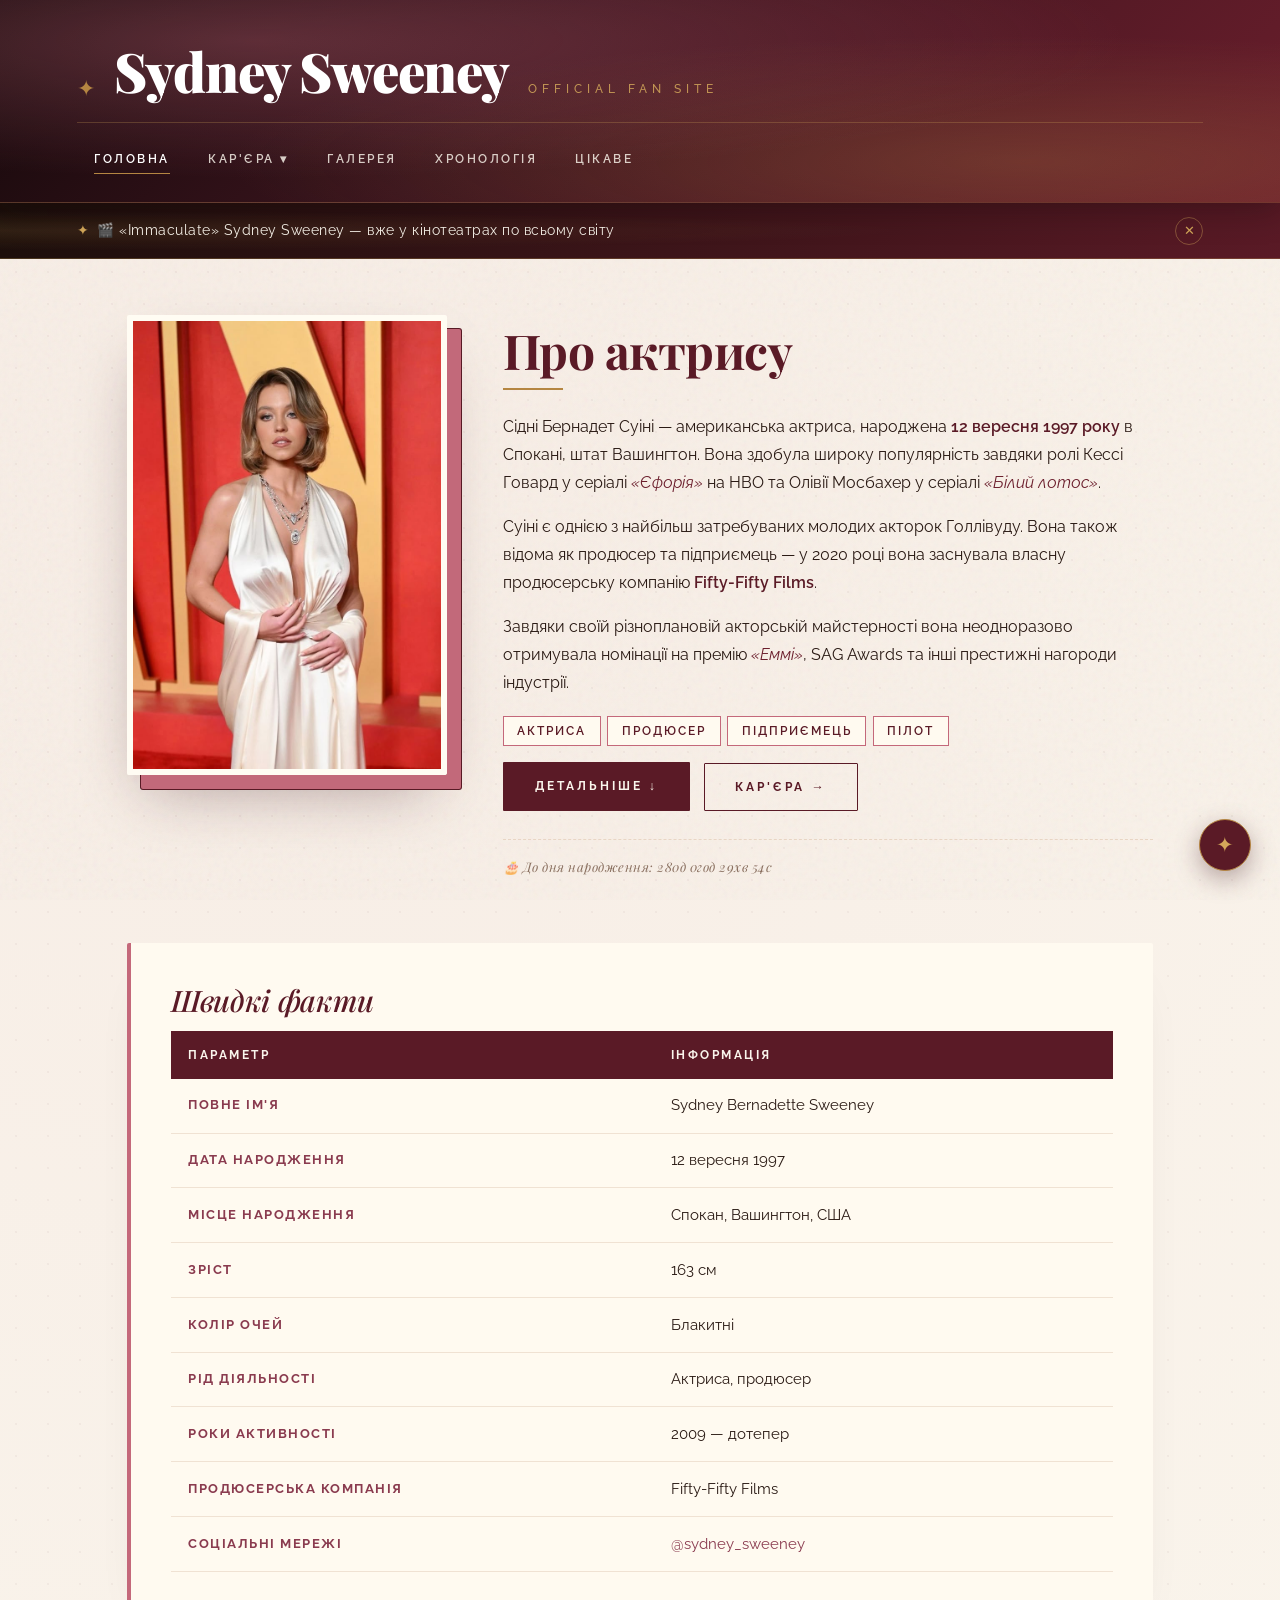
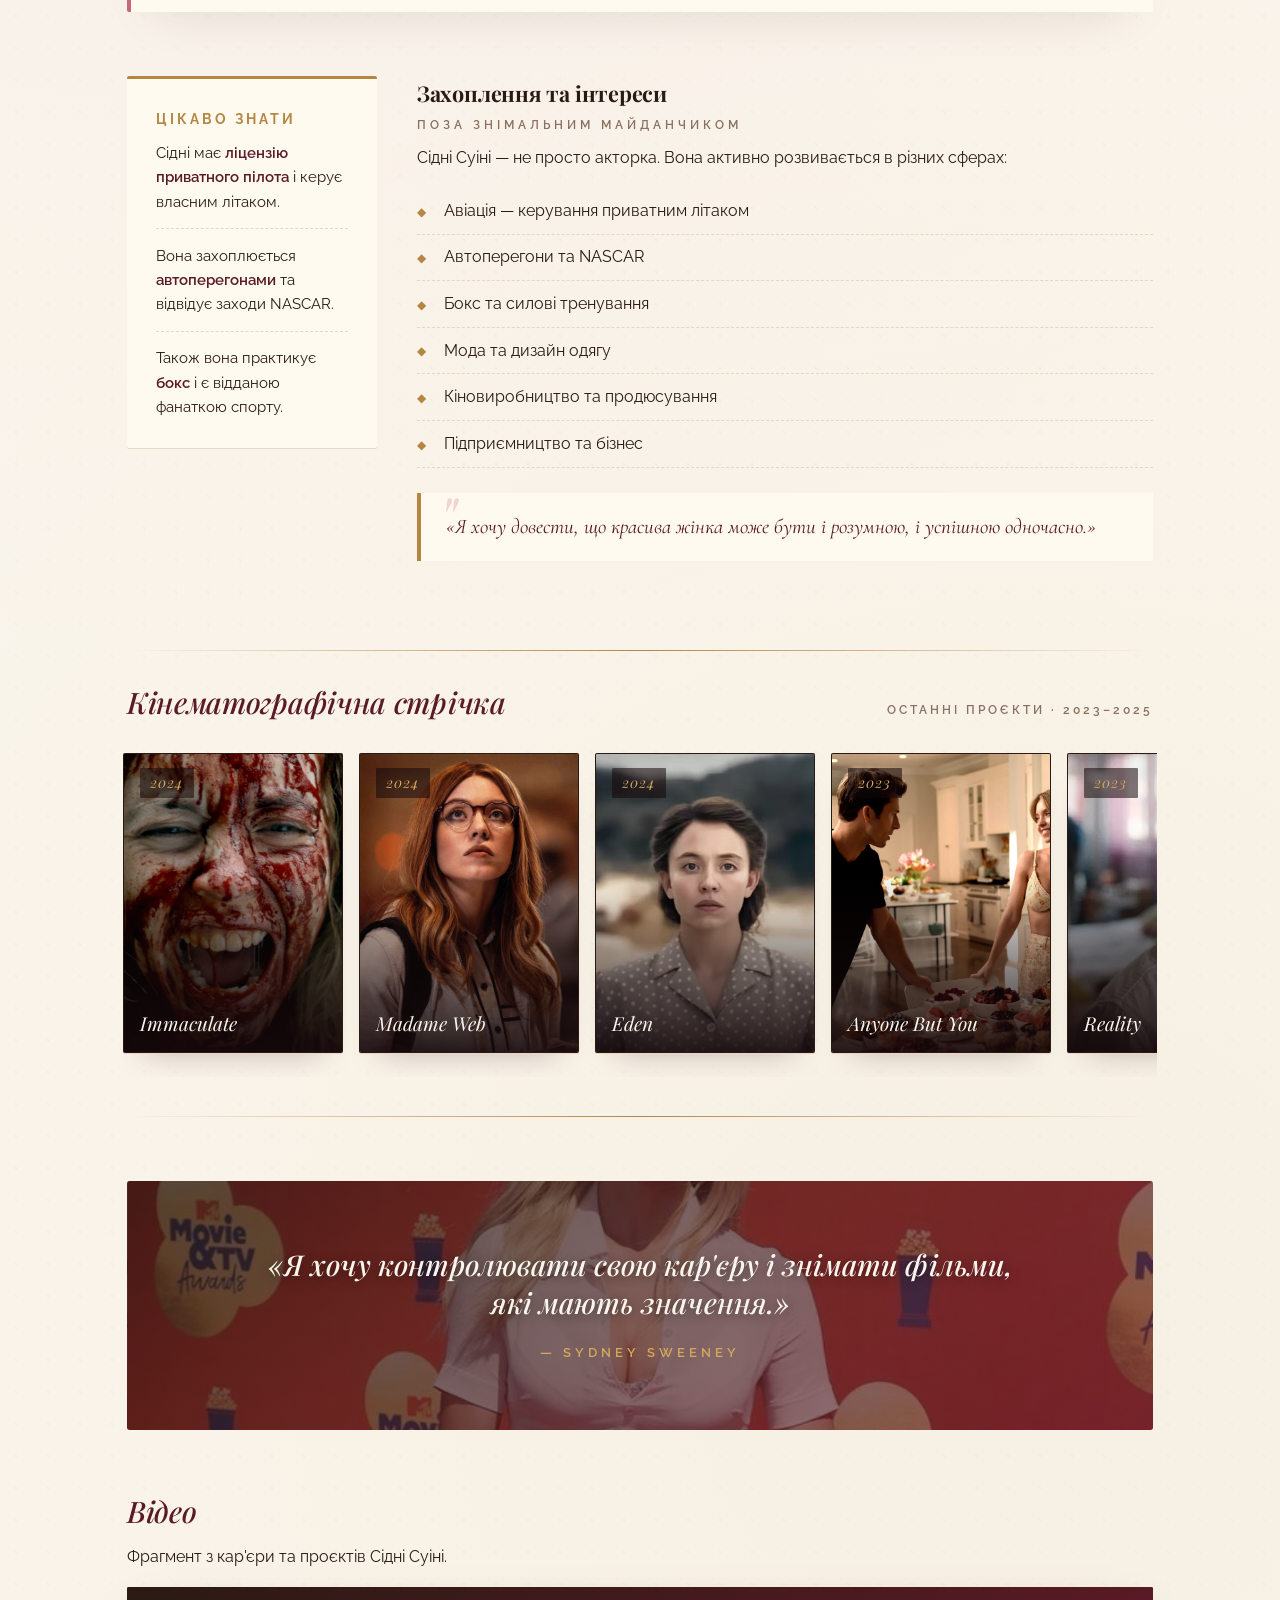
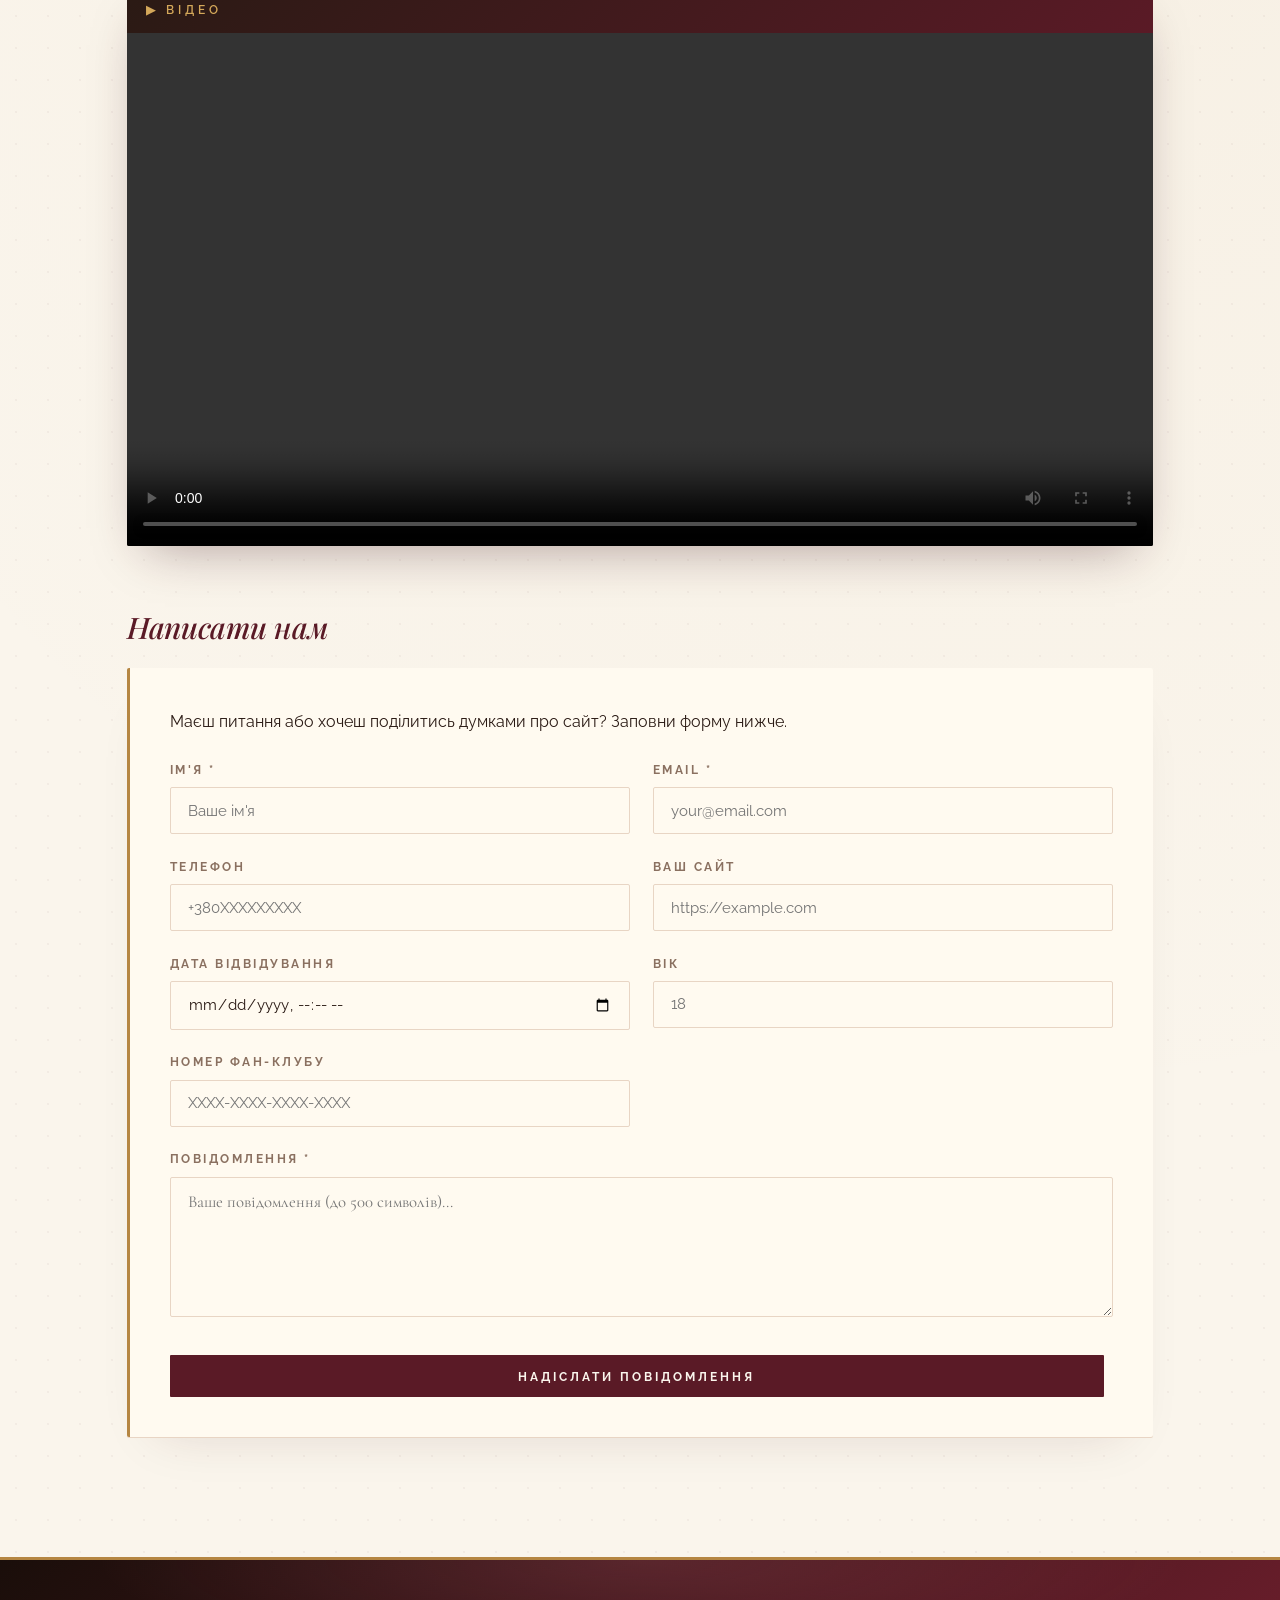
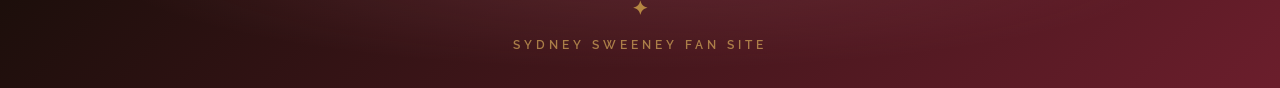
==== commit 7eaed55e: "Add film archive gallery + homepage reel showcasing all new images - Big 'Архів фільмографії' sectio" ====
--- a/index.html
+++ b/index.html
@@ -108,6 +108,55 @@
         </div>
     </section>
 
+    <section id="reel" class="reel-section">
+        <div class="reel-header">
+            <h3>Кінематографічна стрічка</h3>
+            <span class="reel-eyebrow">Останні проєкти · 2023–2025</span>
+        </div>
+        <div class="reel-scroll">
+            <a href="gallery.html#archive" class="reel-card">
+                <img src="images/Immaculate/1.webp" alt="Immaculate">
+                <span class="reel-card__year">2024</span>
+                <span class="reel-card__title">Immaculate</span>
+            </a>
+            <a href="gallery.html#archive" class="reel-card">
+                <img src="images/Madame Web/1.jpg" alt="Madame Web">
+                <span class="reel-card__year">2024</span>
+                <span class="reel-card__title">Madame Web</span>
+            </a>
+            <a href="gallery.html#archive" class="reel-card">
+                <img src="images/Eden/1.avif" alt="Eden">
+                <span class="reel-card__year">2024</span>
+                <span class="reel-card__title">Eden</span>
+            </a>
+            <a href="gallery.html#archive" class="reel-card">
+                <img src="images/Anyone But You/1.webp" alt="Anyone But You">
+                <span class="reel-card__year">2023</span>
+                <span class="reel-card__title">Anyone But You</span>
+            </a>
+            <a href="gallery.html#archive" class="reel-card">
+                <img src="images/Reality/1.webp" alt="Reality">
+                <span class="reel-card__year">2023</span>
+                <span class="reel-card__title">Reality</span>
+            </a>
+            <a href="gallery.html#archive" class="reel-card">
+                <img src="images/Relentless/1.png" alt="Relentless">
+                <span class="reel-card__year">2025</span>
+                <span class="reel-card__title">Relentless</span>
+            </a>
+            <a href="gallery.html#archive" class="reel-card">
+                <img src="images/Emmy Awards 2025/sydney-sweeny-2025-emmys-091425-bd17f99cb0db44988bd9a5207a7a3ac9.jpg" alt="Emmy 2025">
+                <span class="reel-card__year">2025</span>
+                <span class="reel-card__title">Emmy Awards</span>
+            </a>
+            <a href="gallery.html#archive" class="reel-card">
+                <img src="images/People’s Choice Awards 2024/2.jpg" alt="People's Choice 2024">
+                <span class="reel-card__year">2024</span>
+                <span class="reel-card__title">People's Choice</span>
+            </a>
+        </div>
+    </section>
+
     <div class="bg-banner" style="background-image: url('images/promo-miu-miu.jpg');">
         <div class="bg-banner-overlay">
             <blockquote>«Я хочу контролювати свою кар'єру і знімати фільми, які мають значення.»</blockquote>
--- a/style.css
+++ b/style.css
@@ -1547,6 +1547,341 @@
 
 .cal-output {
     overflow-x: auto;
+}
+
+.reel-section {
+    margin: 4rem 0;
+    padding: 2.2rem 0 2.5rem;
+    position: relative;
+}
+
+.reel-section::before,
+.reel-section::after {
+    content: '';
+    position: absolute;
+    left: 0;
+    right: 0;
+    height: 1px;
+    background: linear-gradient(90deg, transparent, var(--gold), transparent);
+}
+.reel-section::before { top: 0; }
+.reel-section::after { bottom: 0; }
+
+.reel-header {
+    display: flex;
+    align-items: baseline;
+    justify-content: space-between;
+    flex-wrap: wrap;
+    gap: 1rem;
+    margin-bottom: 1.5rem;
+}
+
+.reel-header h3 {
+    margin-bottom: 0;
+}
+
+.reel-eyebrow {
+    font-family: 'Raleway', sans-serif;
+    font-size: .72rem;
+    text-transform: uppercase;
+    letter-spacing: 3px;
+    color: var(--muted);
+    font-weight: 600;
+}
+
+.reel-scroll {
+    display: flex;
+    gap: 1rem;
+    overflow-x: auto;
+    overflow-y: hidden;
+    scroll-snap-type: x mandatory;
+    padding: .5rem .25rem 1.5rem;
+    margin: 0 -.25rem;
+    scrollbar-width: thin;
+    scrollbar-color: var(--rose) transparent;
+}
+
+.reel-scroll::-webkit-scrollbar {
+    height: 6px;
+}
+.reel-scroll::-webkit-scrollbar-track {
+    background: var(--hairline-soft);
+    border-radius: 3px;
+}
+.reel-scroll::-webkit-scrollbar-thumb {
+    background: var(--rose);
+    border-radius: 3px;
+}
+.reel-scroll::-webkit-scrollbar-thumb:hover {
+    background: var(--wine);
+}
+
+.reel-card {
+    flex: 0 0 220px;
+    height: 300px;
+    scroll-snap-align: start;
+    position: relative;
+    overflow: hidden;
+    border-radius: 2px;
+    background: var(--ink);
+    box-shadow: 0 1px 0 var(--hairline), 0 18px 30px -22px rgba(60, 20, 30, .35);
+    text-decoration: none !important;
+    transition: transform .4s ease, box-shadow .4s ease;
+    border: 1px solid transparent;
+}
+
+.reel-card:hover {
+    transform: translateY(-6px);
+    box-shadow: 0 1px 0 var(--gold), 0 30px 40px -20px rgba(196, 104, 122, .4);
+    border-color: var(--gold);
+}
+
+.reel-card img {
+    width: 100%;
+    height: 100%;
+    object-fit: cover;
+    object-position: top;
+    transition: transform .6s ease, filter .6s ease;
+    filter: saturate(.85) contrast(1.05);
+}
+
+.reel-card:hover img {
+    transform: scale(1.08);
+    filter: saturate(1.15) contrast(1.08);
+}
+
+.reel-card::after {
+    content: '';
+    position: absolute;
+    inset: 0;
+    background: linear-gradient(to top, rgba(20, 8, 10, .92) 0%, rgba(20, 8, 10, .4) 35%, transparent 60%);
+    pointer-events: none;
+}
+
+.reel-card__year {
+    position: absolute;
+    top: .9rem;
+    left: 1rem;
+    font-family: 'Playfair Display', serif;
+    font-style: italic;
+    font-size: .9rem;
+    color: var(--gold-light);
+    z-index: 2;
+    background: rgba(20, 8, 10, .55);
+    padding: .15rem .65rem;
+    border-radius: 1px;
+    letter-spacing: 1px;
+}
+
+.reel-card__title {
+    position: absolute;
+    left: 1rem;
+    right: 1rem;
+    bottom: 1.1rem;
+    font-family: 'Playfair Display', serif;
+    font-style: italic;
+    font-size: 1.2rem;
+    color: var(--cream);
+    z-index: 2;
+    line-height: 1.15;
+    transition: transform .35s ease;
+}
+
+.reel-card:hover .reel-card__title {
+    transform: translateY(-3px);
+    color: var(--gold-light);
+}
+
+@media (max-width: 640px) {
+    .reel-card { flex: 0 0 170px; height: 230px; }
+    .reel-card__title { font-size: 1rem; }
+}
+
+.archive-section {
+    margin-top: 5rem;
+    padding-top: 3rem;
+    border-top: 1px solid var(--hairline);
+    position: relative;
+}
+
+.archive-section::before {
+    content: '✦ ✦ ✦';
+    position: absolute;
+    top: -.7rem;
+    left: 50%;
+    transform: translateX(-50%);
+    background: var(--cream);
+    color: var(--gold);
+    padding: 0 1.2rem;
+    letter-spacing: 8px;
+    font-size: .8rem;
+}
+
+.archive-intro {
+    font-family: 'Cormorant Garamond', serif;
+    font-size: 1.15rem;
+    font-style: italic;
+    color: var(--ink);
+    max-width: 720px;
+    margin-bottom: 2.5rem;
+    line-height: 1.55;
+}
+
+.film-archive {
+    display: flex;
+    flex-direction: column;
+}
+
+.film-archive__entry {
+    display: grid;
+    grid-template-columns: 220px 1fr;
+    gap: 2.5rem;
+    align-items: start;
+    padding: 2.2rem 0;
+    border-bottom: 1px solid var(--hairline);
+    position: relative;
+}
+
+.film-archive__entry:first-child { padding-top: 1rem; }
+.film-archive__entry:last-child { border-bottom: none; }
+
+.film-archive__entry::before {
+    content: '';
+    position: absolute;
+    top: 0;
+    left: 0;
+    width: 40px;
+    height: 1px;
+    background: var(--gold);
+}
+
+.film-archive__entry:first-child::before { display: none; }
+
+.film-archive__meta {
+    padding-right: 1rem;
+    border-right: 1px dashed var(--hairline);
+}
+
+.film-archive__year {
+    font-family: 'Playfair Display', serif;
+    font-style: italic;
+    color: var(--gold);
+    font-size: 1.5rem;
+    display: block;
+    margin-bottom: .4rem;
+    font-weight: 500;
+    line-height: 1;
+}
+
+.film-archive__title {
+    font-family: 'Playfair Display', serif;
+    font-style: italic;
+    color: var(--wine);
+    font-size: 1.7rem;
+    line-height: 1.15;
+    margin-bottom: .6rem;
+    font-weight: 500;
+}
+
+.film-archive__type {
+    font-family: 'Raleway', sans-serif;
+    font-size: .7rem;
+    text-transform: uppercase;
+    letter-spacing: 2.5px;
+    color: var(--muted);
+    font-weight: 600;
+    display: block;
+}
+
+.film-archive__stills {
+    display: grid;
+    grid-template-columns: repeat(auto-fit, minmax(160px, 1fr));
+    gap: 10px;
+}
+
+.film-archive__still {
+    height: 220px;
+    overflow: hidden;
+    cursor: zoom-in;
+    background: var(--light);
+    position: relative;
+    border-radius: 1px;
+    box-shadow: 0 1px 0 var(--hairline);
+}
+
+.film-archive__still img {
+    width: 100%;
+    height: 100%;
+    object-fit: cover;
+    object-position: top;
+    transition: transform .55s ease, filter .55s ease;
+    filter: saturate(.85) contrast(1.02);
+}
+
+.film-archive__still:hover img {
+    transform: scale(1.07);
+    filter: saturate(1.2) contrast(1.05);
+}
+
+.film-archive__still::after {
+    content: '';
+    position: absolute;
+    inset: 0;
+    border: 1px solid transparent;
+    transition: border-color .3s;
+    pointer-events: none;
+}
+
+.film-archive__still:hover::after {
+    border-color: rgba(212, 168, 90, .55);
+}
+
+.film-archive__still::before {
+    content: '⛶';
+    position: absolute;
+    top: .5rem;
+    right: .5rem;
+    width: 26px;
+    height: 26px;
+    background: rgba(20, 8, 10, .65);
+    color: var(--gold-light);
+    border-radius: 50%;
+    display: flex;
+    align-items: center;
+    justify-content: center;
+    font-size: .75rem;
+    opacity: 0;
+    transform: scale(.6);
+    transition: opacity .3s, transform .3s;
+    z-index: 2;
+}
+
+.film-archive__still:hover::before {
+    opacity: 1;
+    transform: scale(1);
+}
+
+@media (max-width: 780px) {
+    .film-archive__entry {
+        grid-template-columns: 1fr;
+        gap: 1rem;
+        padding: 1.8rem 0;
+    }
+    .film-archive__meta {
+        border-right: none;
+        border-bottom: 1px dashed var(--hairline);
+        padding-right: 0;
+        padding-bottom: 1rem;
+        display: flex;
+        align-items: baseline;
+        flex-wrap: wrap;
+        gap: .6rem 1.2rem;
+    }
+    .film-archive__year { font-size: 1.2rem; margin-bottom: 0; }
+    .film-archive__title { font-size: 1.4rem; margin-bottom: 0; }
+    .film-archive__type { font-size: .65rem; flex-basis: 100%; }
+    .film-archive__still { height: 180px; }
+    .archive-section { margin-top: 3rem; padding-top: 2rem; }
 }
 
 .palette-preview {
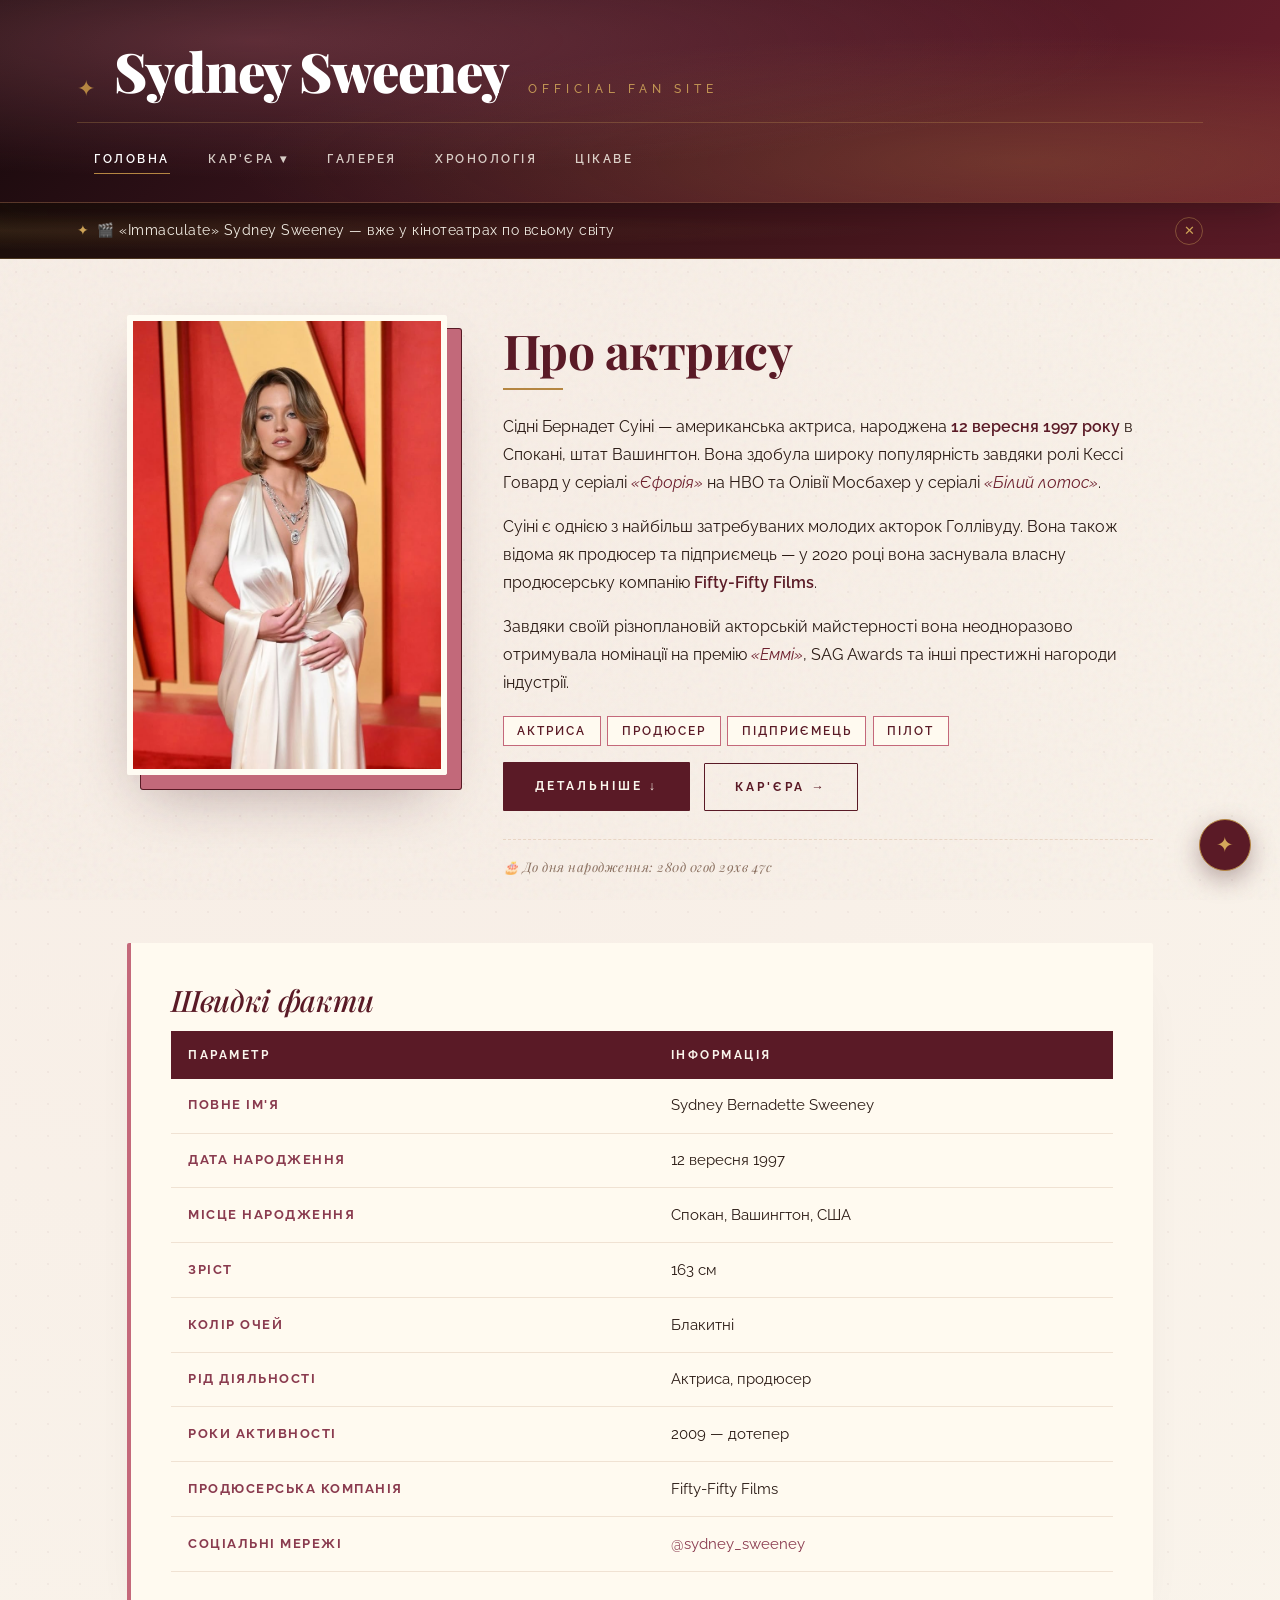
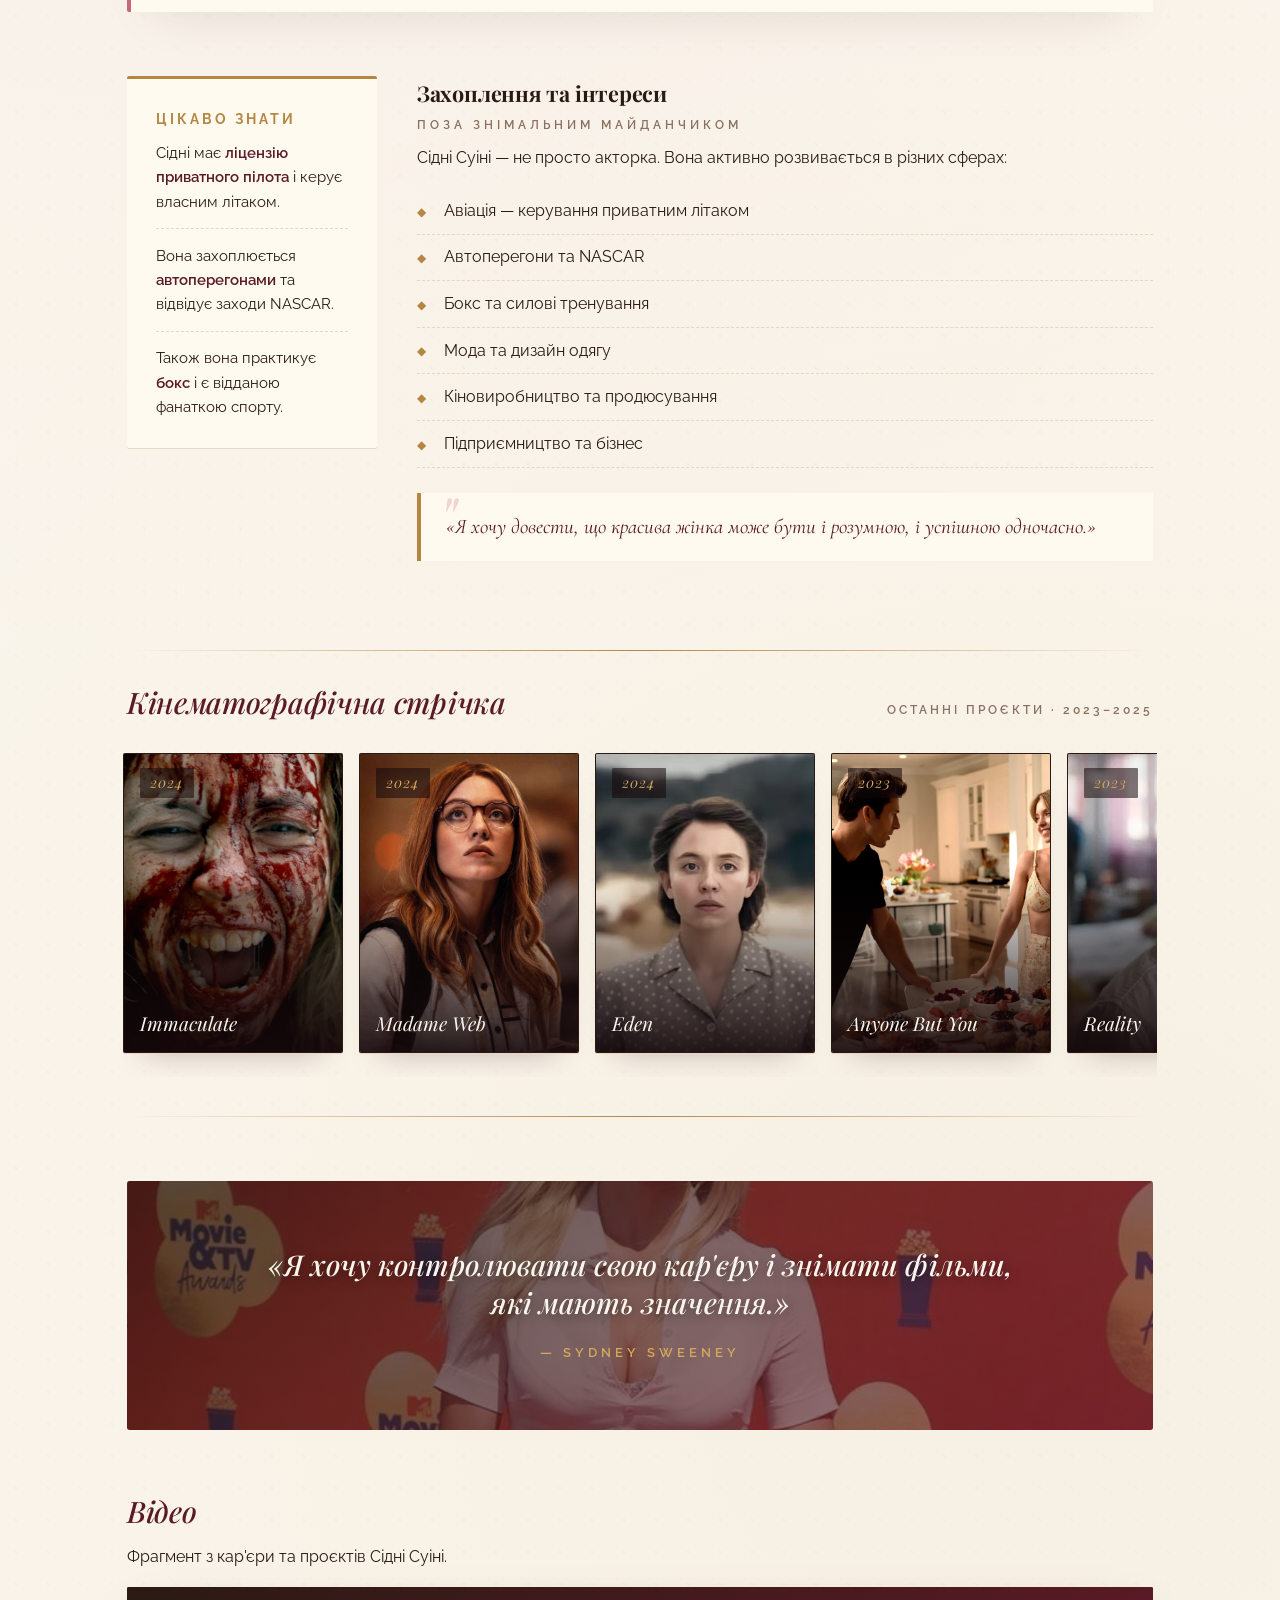
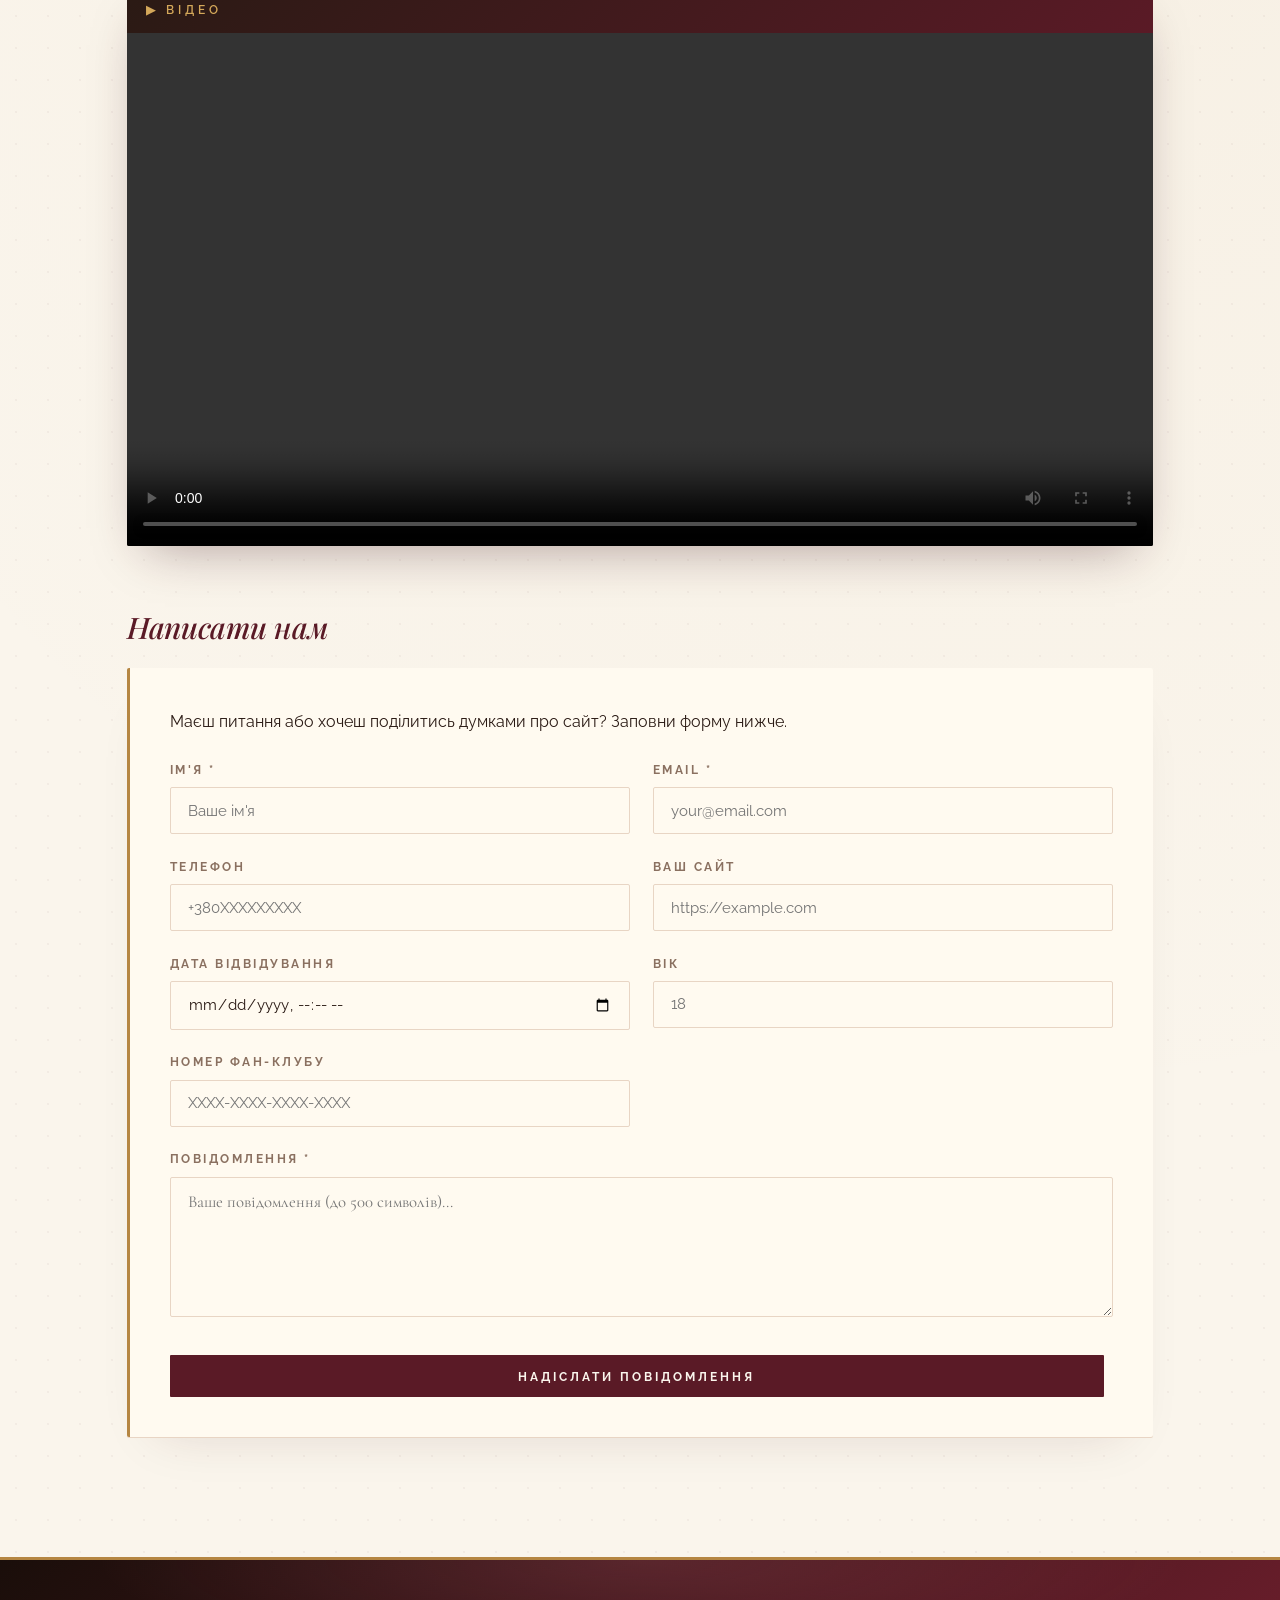
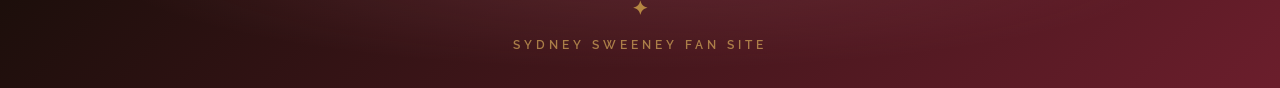
==== commit fd2a98cb: "Structure old flat images into per-project folders - Move 20 flat files (film-*, rc-*, fest-*, promo" ====
--- a/index.html
+++ b/index.html
@@ -40,7 +40,7 @@
 
     <section id="about">
         <div class="hero-content">
-            <img src="images/rc-vanity-fair-2024.jpg"
+            <img src="images/Vanity Fair Oscar Party 2024/1.jpg"
                  alt="Sydney Sweeney"
                  class="hero-img"
                  id="main-photo">
@@ -157,7 +157,7 @@
         </div>
     </section>
 
-    <div class="bg-banner" style="background-image: url('images/promo-miu-miu.jpg');">
+    <div class="bg-banner" style="background-image: url('images/Miu Miu/1.jpg');">
         <div class="bg-banner-overlay">
             <blockquote>«Я хочу контролювати свою кар'єру і знімати фільми, які мають значення.»</blockquote>
             <cite>— Sydney Sweeney</cite>
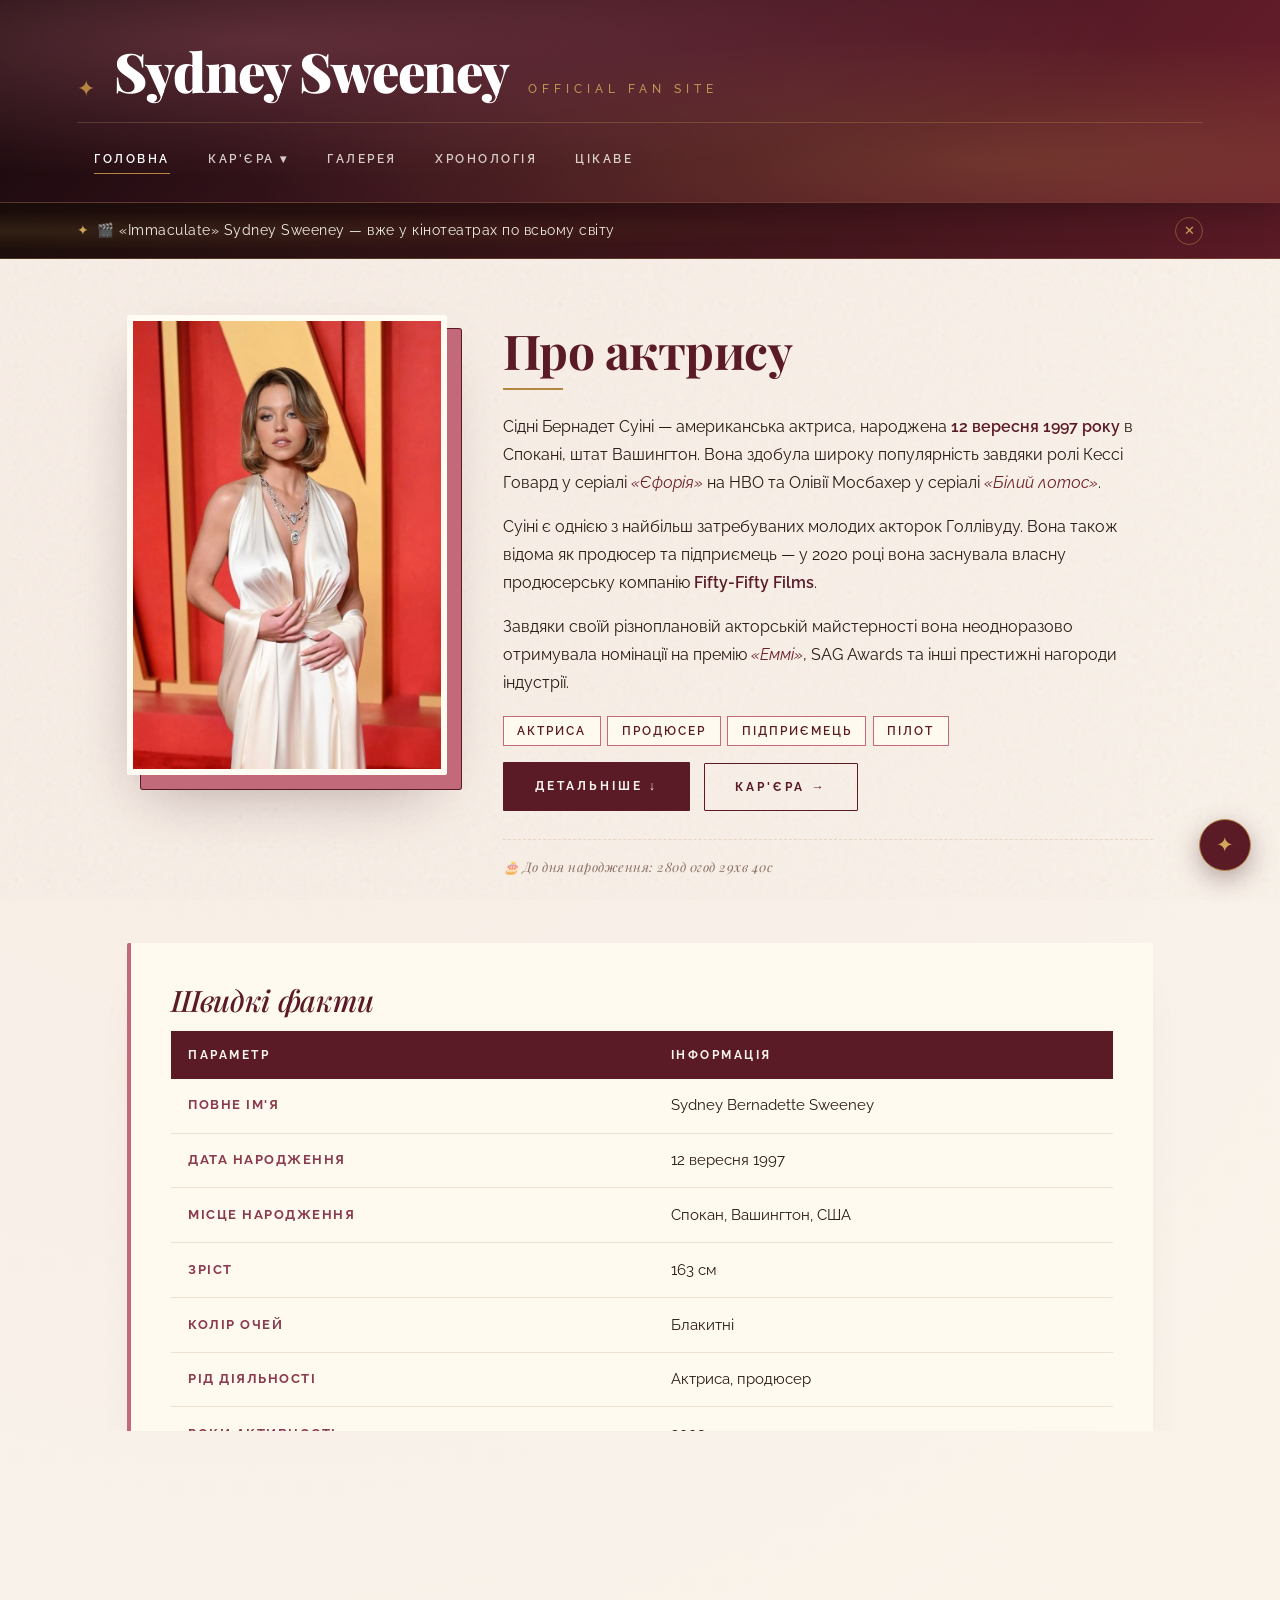
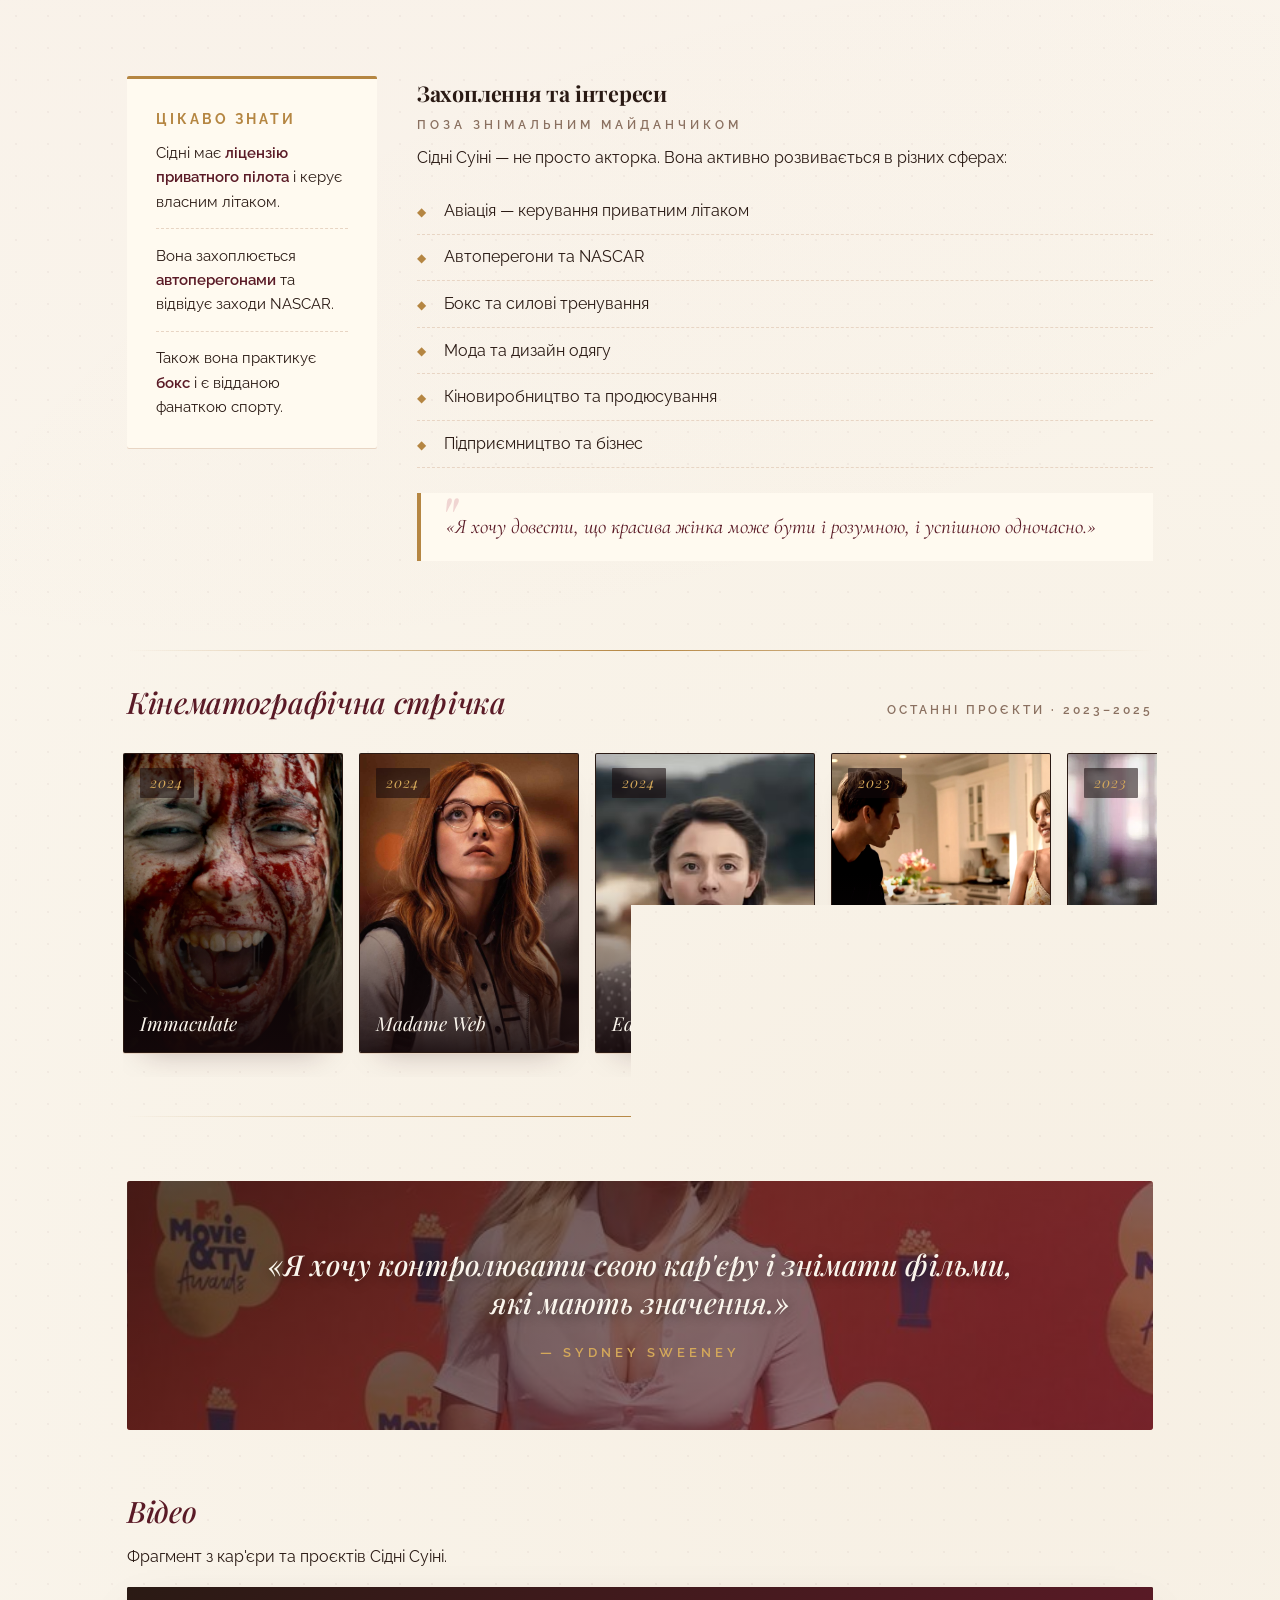
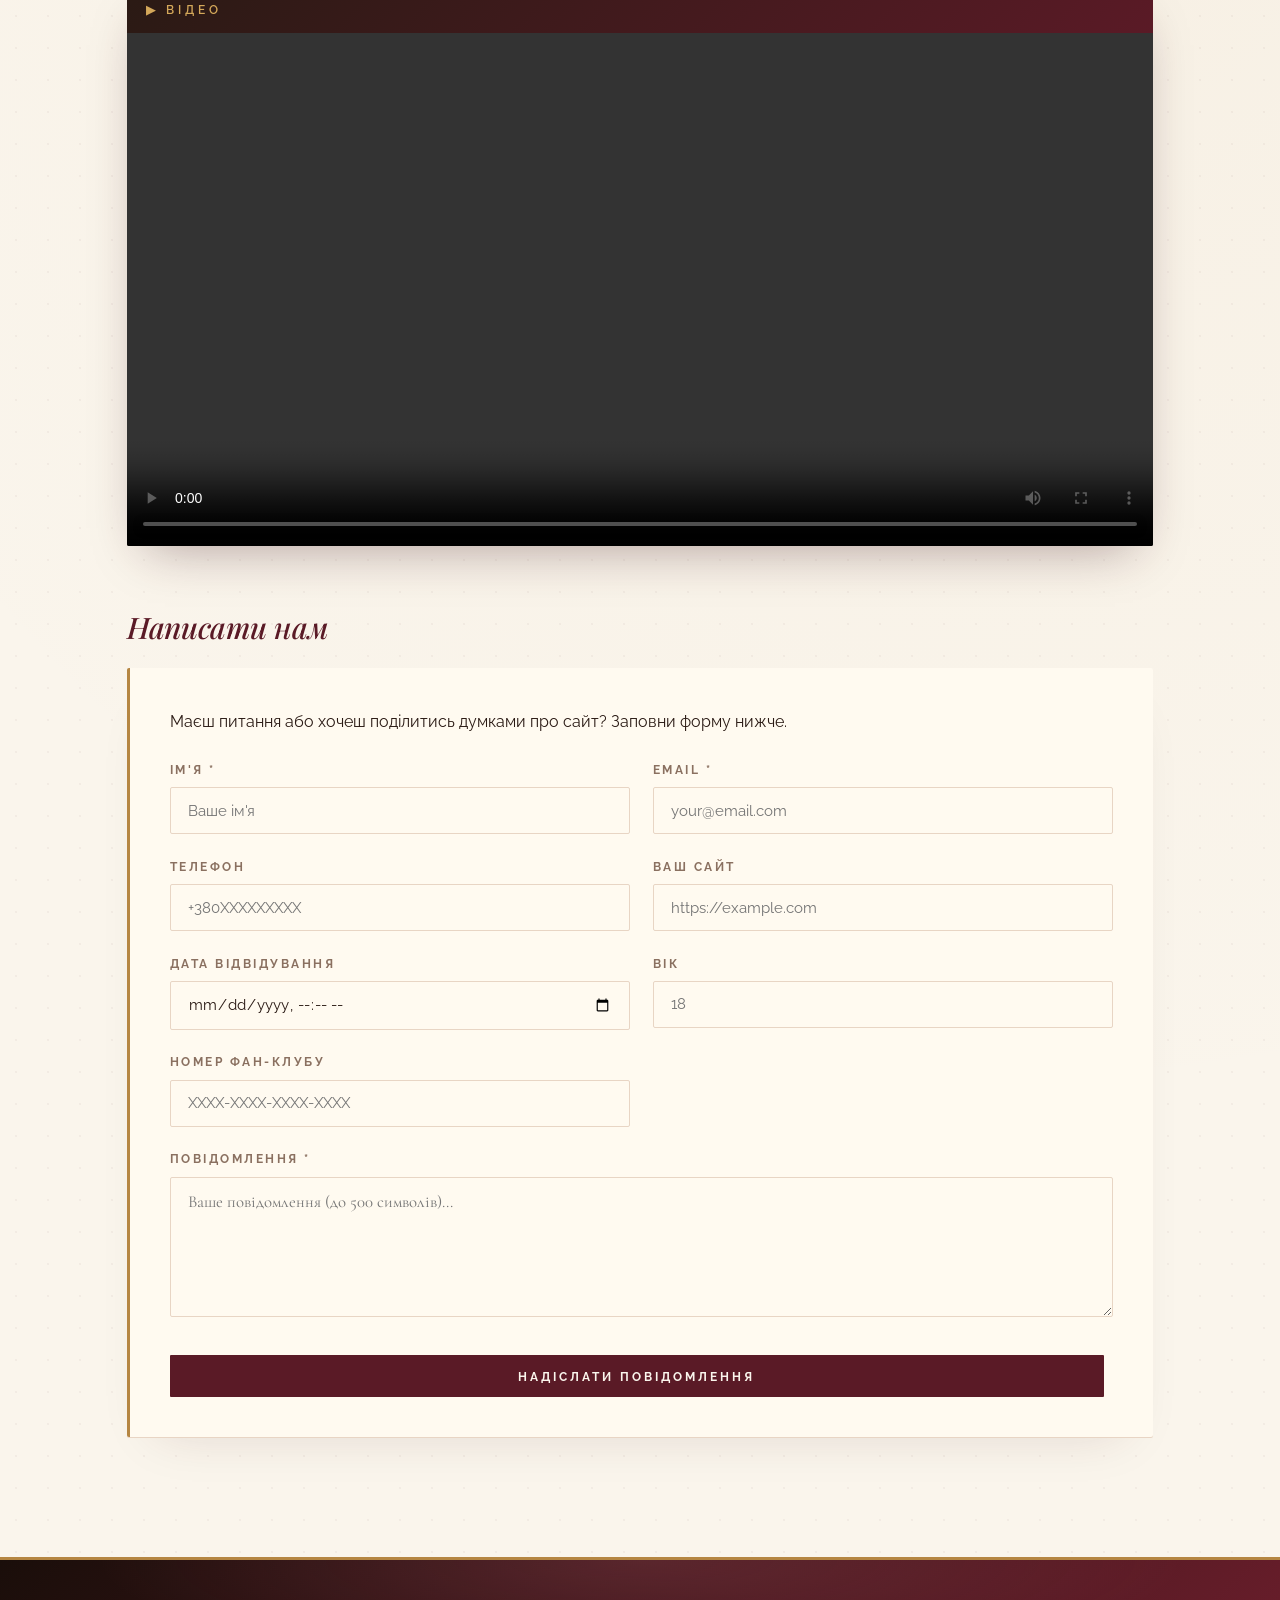
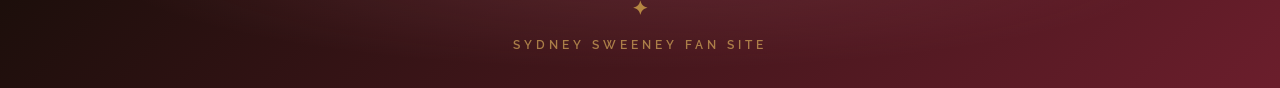
==== commit 54790993: "Extract lab3 features into lab3/ folder structure Per-block subfolders with JS + CSS for each task: " ====
--- a/index.html
+++ b/index.html
@@ -5,6 +5,8 @@
     <meta name="viewport" content="width=device-width, initial-scale=1.0">
     <title>Кар'єра — Sydney Sweeney Fan Site</title>
     <link rel="stylesheet" href="style.css">
+    <link rel="stylesheet" href="lab3/block1/05-fade-out-banner.css">
+    <link rel="stylesheet" href="lab3/block3/09-countdown-timer.css">
 </head>
 <body>
 
@@ -230,43 +232,9 @@
 
 <div class="fixed-badge" title="До гори сторінки" onclick="window.scrollTo({top:0,behavior:'smooth'})">✦</div>
 
-<script>
-function closeBanner() {
-    var banner = document.getElementById('promo-banner');
-    var opacity = 1;
-    var t = setInterval(function() {
-        opacity -= 0.06;
-        banner.style.opacity = Math.max(0, opacity);
-        if (opacity <= 0) { clearInterval(t); banner.style.display = 'none'; }
-    }, 30);
-}
-
-(function tickBirthday() {
-    var now = new Date();
-    var next = new Date(now.getFullYear(), 8, 12);
-    if (now >= next) next.setFullYear(next.getFullYear() + 1);
-    var diff = next - now;
-    var d = Math.floor(diff / 86400000);
-    var h = Math.floor(diff % 86400000 / 3600000);
-    var m = Math.floor(diff % 3600000 / 60000);
-    var s = Math.floor(diff % 60000 / 1000);
-    document.getElementById('birthday-counter').textContent =
-        '🎂 До дня народження: ' + d + 'д ' + h + 'год ' + m + 'хв ' + s + 'с';
-    setTimeout(tickBirthday, 1000);
-}());
-
-document.querySelector('#contact form').addEventListener('submit', function(e) {
-    var val = document.getElementById('f-fan-id').value.trim();
-    if (val) {
-        var result = val.match(/^\d{4}-\d{4}-\d{4}-\d{4}$/);
-        if (!result) {
-            e.preventDefault();
-            document.getElementById('f-fan-id').style.outline = '2px solid var(--rose)';
-            document.getElementById('f-fan-id').focus();
-        }
-    }
-});
-</script>
+<script src="lab3/block1/05-fade-out-banner.js"></script>
+<script src="lab3/block3/09-countdown-timer.js"></script>
+<script src="lab3/block3/04-credit-card-regex.js"></script>
 
 </body>
 </html>
--- a/style.css
+++ b/style.css
@@ -1275,16 +1275,6 @@
     margin-bottom: .2rem;
 }
 
-.clock__digital {
-    text-align: center;
-    font-family: 'Playfair Display', serif;
-    font-size: 1.2rem;
-    color: var(--gold);
-    letter-spacing: 4px;
-    font-weight: 500;
-    font-variant-numeric: tabular-nums;
-}
-
 .timeline-intro {
     display: grid;
     grid-template-columns: 220px 1fr;
@@ -1363,190 +1353,11 @@
     font-weight: 500;
 }
 
-#promo-banner {
-    background:
-        radial-gradient(ellipse at 0% 50%, rgba(212, 168, 90, .12), transparent 50%),
-        linear-gradient(135deg, var(--dark), var(--wine)) !important;
-    color: var(--cream) !important;
-    padding: .85rem 6% !important;
-    display: flex !important;
-    align-items: center !important;
-    justify-content: space-between !important;
-    gap: 1.2rem !important;
-    font-size: .85rem !important;
-    font-family: 'Raleway', sans-serif;
-    letter-spacing: .5px;
-    border-bottom: 1px solid rgba(212, 168, 90, .25);
-    position: relative;
-    z-index: 99;
-}
-
-#promo-banner span::before {
-    content: '✦';
-    color: var(--gold-light);
-    margin-right: .5rem;
-}
-
-#promo-banner button {
-    background: none !important;
-    border: 1px solid rgba(212, 168, 90, .4) !important;
-    color: var(--gold-light) !important;
-    padding: .25rem .7rem !important;
-    border-radius: 50% !important;
-    cursor: pointer;
-    transition: all .25s;
-    width: 28px;
-    height: 28px;
-    display: inline-flex;
-    align-items: center;
-    justify-content: center;
-    flex-shrink: 0;
-}
-
-#promo-banner button:hover {
-    background: var(--gold) !important;
-    color: var(--ink) !important;
-    transform: rotate(90deg);
-}
-
-#birthday-counter {
-    margin-top: 1.2rem !important;
-    font-size: .82rem !important;
-    color: var(--muted) !important;
-    font-family: 'Playfair Display', serif !important;
-    font-style: italic;
-    letter-spacing: .5px;
-    padding-top: 1rem;
-    border-top: 1px dashed var(--hairline);
-    font-variant-numeric: tabular-nums;
-}
-
-#cursor-pos {
-    position: fixed;
-    bottom: 1.5rem;
-    right: 6rem;
-    background: var(--ink) !important;
-    color: var(--gold-light) !important;
-    padding: .35rem 1rem !important;
-    border-radius: 0 !important;
-    font-size: .7rem !important;
-    font-family: 'Playfair Display', serif !important;
-    font-style: italic;
-    letter-spacing: 2px;
-    pointer-events: none;
-    opacity: 0;
-    transition: opacity .3s;
-    z-index: 60;
-    border: 1px solid var(--gold);
-    text-transform: uppercase;
-}
-
-#roaming-sydney {
-    position: fixed;
-    width: 64px;
-    height: 64px;
-    border-radius: 50%;
-    border: 3px solid var(--gold) !important;
-    object-fit: cover;
-    display: none;
-    z-index: 9998;
-    pointer-events: none;
-    box-shadow: 0 8px 24px rgba(0, 0, 0, .35);
-    transition: top .9s ease, left .9s ease;
-}
-
-.palette-section {
-    display: flex;
-    gap: 2.5rem;
-    align-items: center;
-    flex-wrap: wrap;
-    margin-top: 1rem;
-}
-
-.palette-list {
-    list-style: none;
-    padding: 0;
-    margin: 0;
-    display: flex;
-    flex-direction: column;
-    gap: .55rem;
-}
-
-.palette-list li {
-    list-style: none;
-    padding: .55rem 1.2rem;
-    border-radius: 2px;
-    cursor: pointer;
-    font-weight: 600;
-    border: 1.5px solid transparent;
-    transition: all .25s ease;
-    font-size: .85rem;
-    letter-spacing: .5px;
-    font-family: 'Raleway', sans-serif;
-}
-
-.palette-list li:hover {
-    transform: translateX(4px);
-}
-
-.palette-list li[data-color="rose"]  { background: #f5dde2; color: #8b3a4a; }
-.palette-list li[data-color="rose"]:hover  { border-color: var(--rose); }
-.palette-list li[data-color="gold"]  { background: #f5e6d3; color: #7a4a1a; }
-.palette-list li[data-color="gold"]:hover  { border-color: var(--gold); }
-.palette-list li[data-color="noir"]  { background: #2a1814; color: var(--cream); }
-.palette-list li[data-color="noir"]:hover  { border-color: #888; }
-.palette-list li[data-color="blush"] { background: var(--paper); color: #8b3a4a; border-color: var(--hairline); }
-.palette-list li[data-color="blush"]:hover { border-color: #d8a8b0; }
-.palette-list li[data-color="blue"]  { background: #d8eaf5; color: #1a3d5a; }
-.palette-list li[data-color="blue"]:hover  { border-color: #7a9fbd; }
-
-#palette-preview { background: var(--rose); }
-
 .btn--small {
     padding: .35rem 1rem;
     font-size: .68rem;
     letter-spacing: 2px;
     vertical-align: middle;
-}
-
-.easter-egg { margin-top: 1.2rem; }
-
-.calendar-controls {
-    display: flex;
-    gap: .8rem;
-    align-items: center;
-    flex-wrap: wrap;
-    margin: 1rem 0 1.5rem;
-    padding: 1.2rem;
-    background: var(--paper);
-    border-left: 3px solid var(--rose);
-    border-radius: 2px;
-}
-
-.cal-input {
-    border: 1.5px solid var(--hairline);
-    border-radius: 2px;
-    padding: .5rem .85rem;
-    font-family: 'Raleway', sans-serif;
-    font-size: .9rem;
-    background: #fff;
-    color: var(--ink);
-    transition: border-color .25s;
-}
-
-.cal-input:focus {
-    outline: none;
-    border-color: var(--rose);
-}
-
-.cal-input--year {
-    width: 92px;
-    font-family: 'Playfair Display', serif;
-    font-variant-numeric: tabular-nums;
-}
-
-.cal-output {
-    overflow-x: auto;
 }
 
 .reel-section {
@@ -1797,6 +1608,14 @@
     display: grid;
     grid-template-columns: repeat(auto-fit, minmax(160px, 1fr));
     gap: 10px;
+}
+
+.film-archive__stills--single {
+    grid-template-columns: minmax(280px, 420px);
+}
+
+.film-archive__stills--single .film-archive__still {
+    height: 280px;
 }
 
 .film-archive__still {
@@ -1884,67 +1703,6 @@
     .archive-section { margin-top: 3rem; padding-top: 2rem; }
 }
 
-.palette-preview {
-    width: 110px;
-    height: 110px;
-    border-radius: 50%;
-    flex-shrink: 0;
-    transition: background .4s ease, box-shadow .4s ease;
-    box-shadow: 0 8px 30px rgba(0, 0, 0, .15), inset 0 0 0 4px var(--paper);
-    border: 1px solid var(--hairline);
-}
-
-.tribute-controls {
-    display: flex;
-    gap: .8rem;
-    align-items: center;
-    flex-wrap: wrap;
-    margin-top: 1rem;
-    padding: 1.2rem;
-    background: var(--paper);
-    border-left: 3px solid var(--gold);
-    border-radius: 2px;
-}
-
-.tribute-controls input[type="text"] {
-    border: 1.5px solid var(--hairline);
-    border-radius: 2px;
-    padding: .55rem .9rem;
-    font-family: 'Cormorant Garamond', serif;
-    font-size: 1.05rem;
-    flex: 1;
-    min-width: 180px;
-    background: #fff;
-    transition: border-color .25s;
-}
-
-.tribute-controls input[type="text"]:focus {
-    outline: none;
-    border-color: var(--rose);
-}
-
-.tribute-controls input[type="range"] {
-    width: 120px;
-    accent-color: var(--rose);
-}
-
-.tribute-controls .px-label {
-    font-size: .8rem;
-    color: var(--muted);
-    min-width: 40px;
-    font-family: 'Playfair Display', serif;
-    font-variant-numeric: tabular-nums;
-}
-
-.tribute-output {
-    min-height: 80px;
-    margin-top: 1.4rem;
-    font-family: 'Playfair Display', serif;
-    text-align: center;
-    word-break: break-word;
-    padding: 1rem;
-}
-
 .shadow-block {
     background: var(--paper);
     border-radius: 2px;
@@ -2212,42 +1970,6 @@
     background: var(--gold);
     color: var(--paper);
     box-shadow: 12px 12px 0 var(--rose), 0 8px 30px rgba(60, 20, 30, .4);
-}
-
-.facts__table {
-    width: 100%;
-    border-collapse: collapse;
-    background: var(--paper);
-    font-family: 'Playfair Display', serif;
-    border-radius: 2px;
-    overflow: hidden;
-    box-shadow: 0 1px 0 var(--hairline);
-}
-
-.facts__table th {
-    background: var(--wine);
-    color: var(--cream);
-    padding: .6rem .4rem;
-    font-size: .72rem;
-    text-transform: uppercase;
-    letter-spacing: 2px;
-    font-family: 'Raleway', sans-serif;
-    font-weight: 700;
-    text-align: center;
-    border: none;
-}
-
-.facts__table td {
-    padding: .75rem .4rem;
-    text-align: center;
-    border: 1px solid var(--hairline-soft);
-    font-size: 1.05rem;
-    color: var(--ink);
-    transition: background .2s, transform .2s;
-}
-
-.facts__table tbody tr:hover td {
-    background: #fdf0f2;
 }
 
 footer {
--- a/lab3/block1/05-fade-out-banner.css
+++ b/lab3/block1/05-fade-out-banner.css
@@ -0,0 +1,45 @@
+#promo-banner {
+    background:
+        radial-gradient(ellipse at 0% 50%, rgba(212, 168, 90, .12), transparent 50%),
+        linear-gradient(135deg, var(--dark), var(--wine)) !important;
+    color: var(--cream) !important;
+    padding: .85rem 6% !important;
+    display: flex !important;
+    align-items: center !important;
+    justify-content: space-between !important;
+    gap: 1.2rem !important;
+    font-size: .85rem !important;
+    font-family: 'Raleway', sans-serif;
+    letter-spacing: .5px;
+    border-bottom: 1px solid rgba(212, 168, 90, .25);
+    position: relative;
+    z-index: 99;
+}
+
+#promo-banner span::before {
+    content: '✦';
+    color: var(--gold-light);
+    margin-right: .5rem;
+}
+
+#promo-banner button {
+    background: none !important;
+    border: 1px solid rgba(212, 168, 90, .4) !important;
+    color: var(--gold-light) !important;
+    padding: .25rem .7rem !important;
+    border-radius: 50% !important;
+    cursor: pointer;
+    transition: all .25s;
+    width: 28px;
+    height: 28px;
+    display: inline-flex;
+    align-items: center;
+    justify-content: center;
+    flex-shrink: 0;
+}
+
+#promo-banner button:hover {
+    background: var(--gold) !important;
+    color: var(--ink) !important;
+    transform: rotate(90deg);
+}
--- a/lab3/block3/09-countdown-timer.css
+++ b/lab3/block3/09-countdown-timer.css
@@ -0,0 +1,11 @@
+#birthday-counter {
+    margin-top: 1.2rem !important;
+    font-size: .82rem !important;
+    color: var(--muted) !important;
+    font-family: 'Playfair Display', serif !important;
+    font-style: italic;
+    letter-spacing: .5px;
+    padding-top: 1rem;
+    border-top: 1px dashed var(--hairline);
+    font-variant-numeric: tabular-nums;
+}
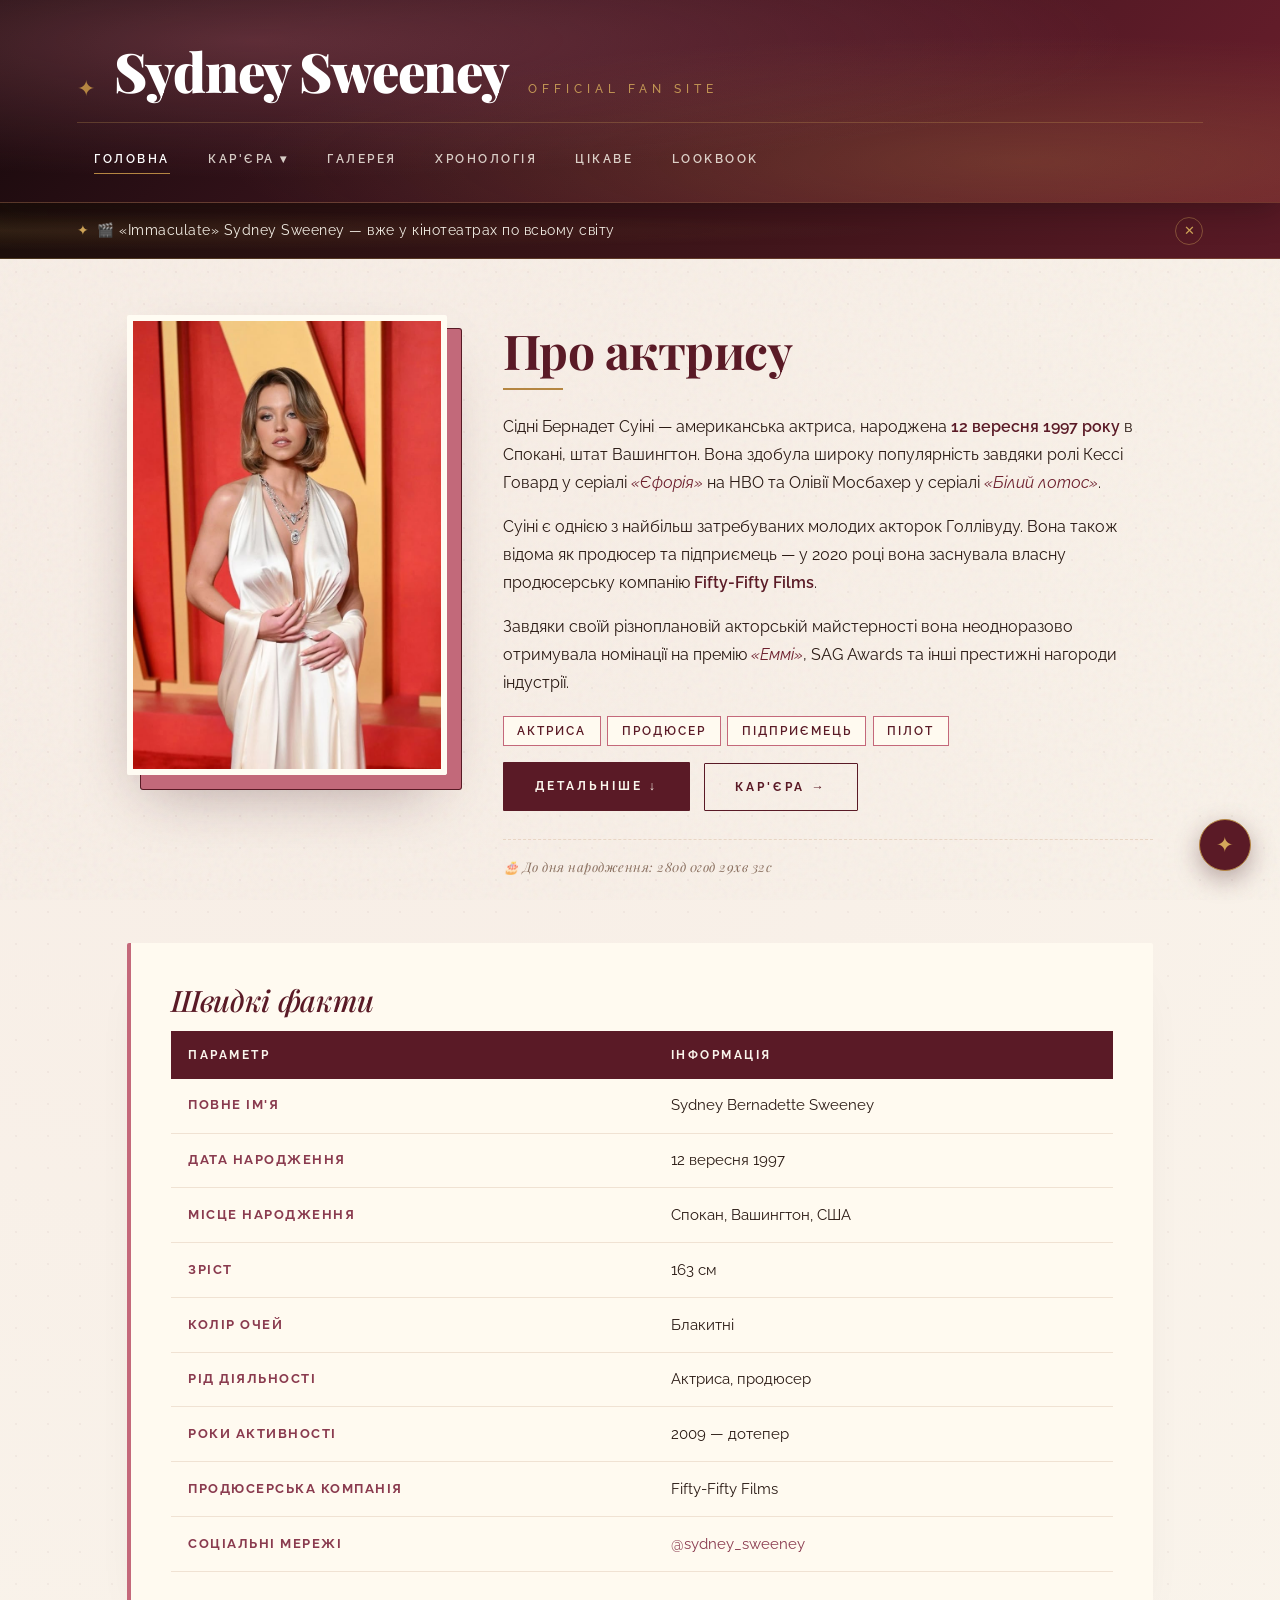
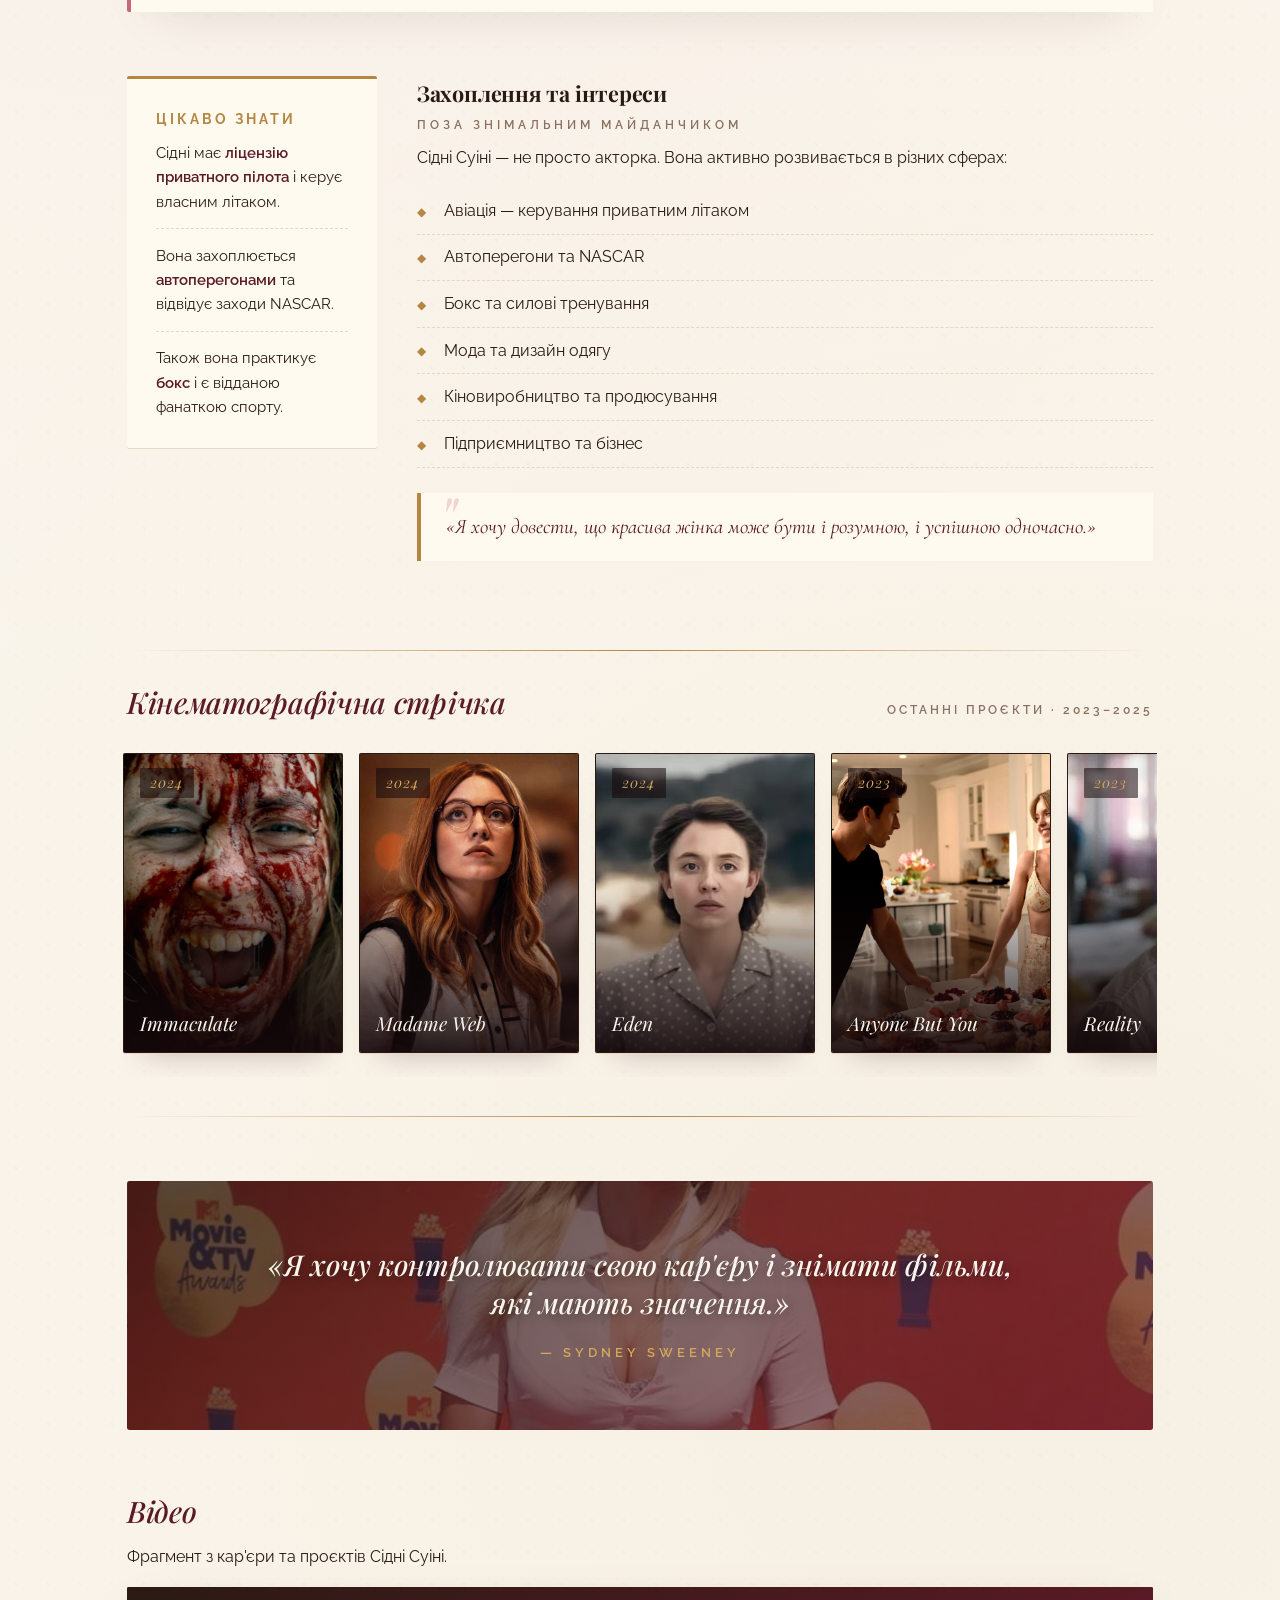
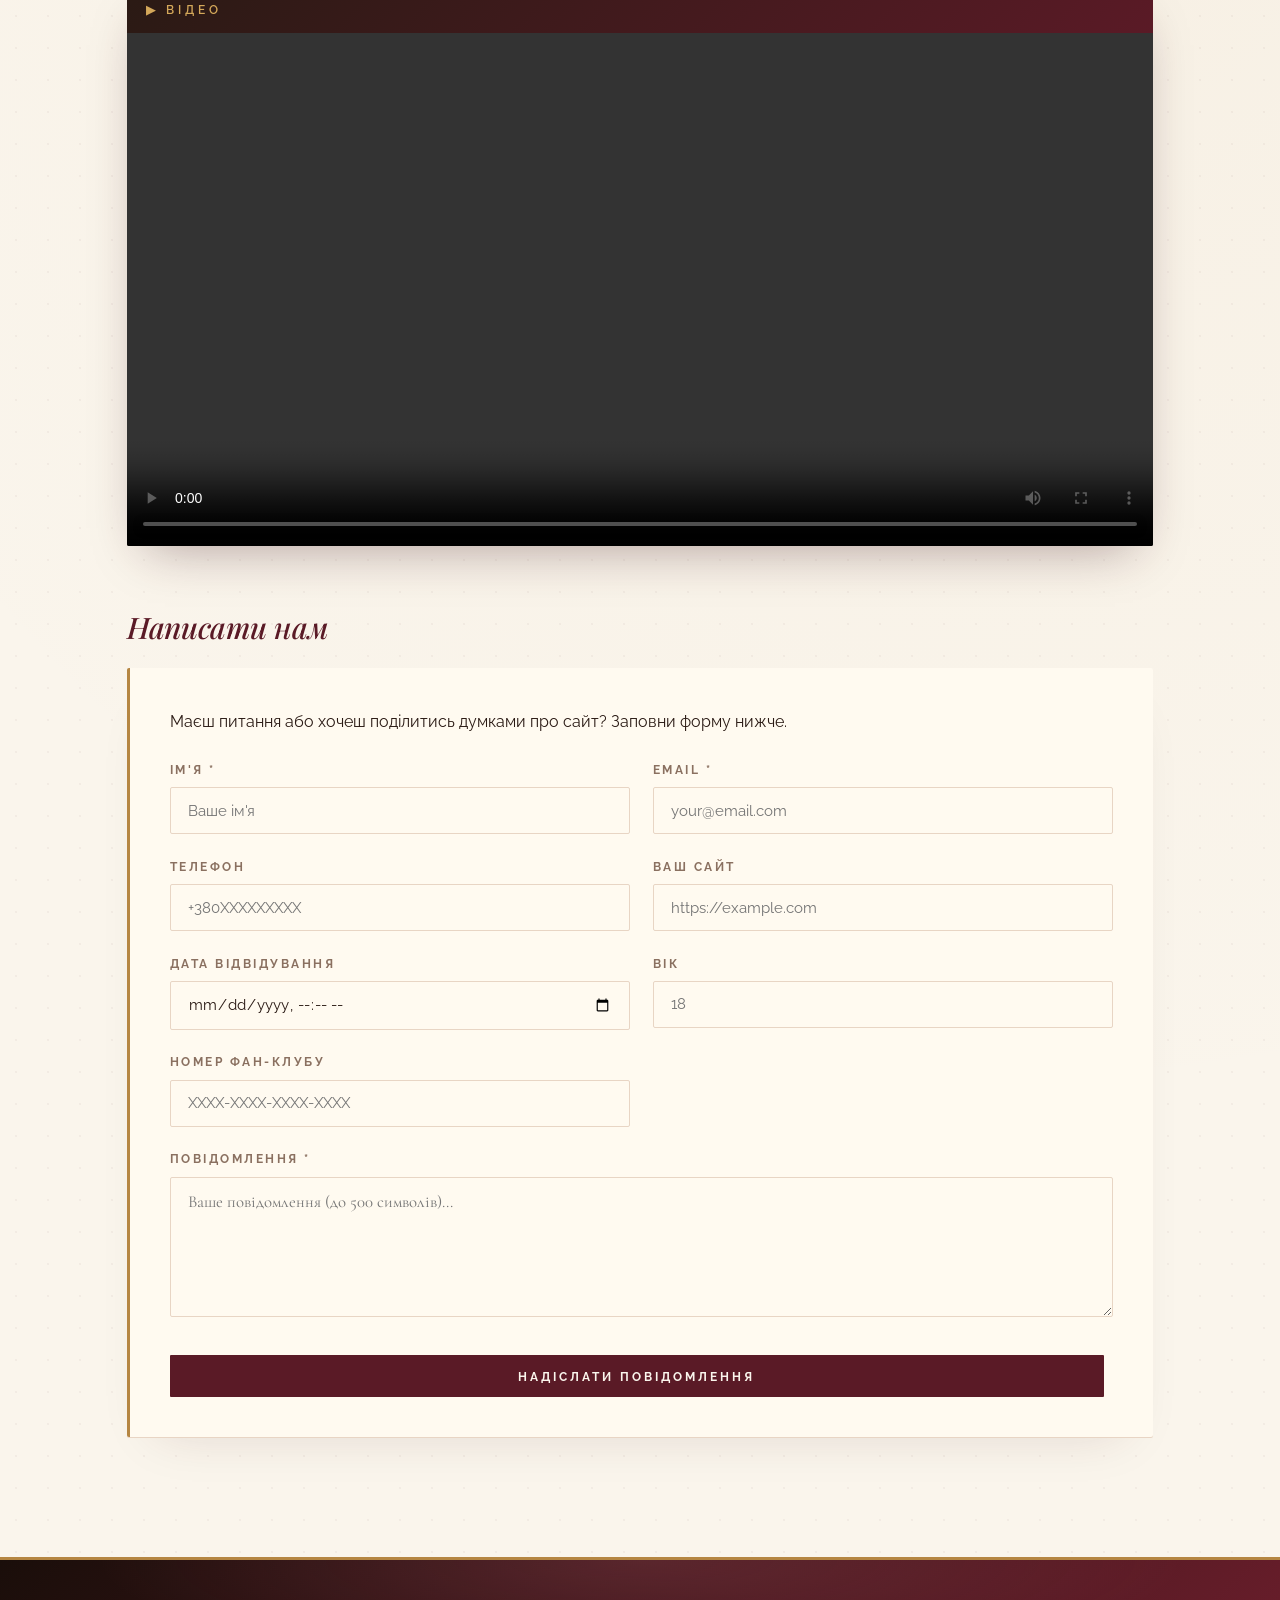
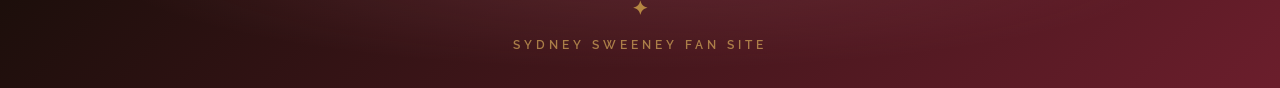
==== commit 7435559f: "lab4: add Bootstrap 4 lookbook page and nav link Co-Authored-By: Claude Sonnet 4.6 <noreply@anthropi" ====
--- a/index.html
+++ b/index.html
@@ -29,6 +29,7 @@
             <li><a href="gallery.html">Галерея</a></li>
             <li><a href="layout.html">Хронологія</a></li>
             <li><a href="extras.html">Цікаве</a></li>
+            <li><a href="lab4.html">Lookbook</a></li>
         </ul>
     </nav>
 </header>
